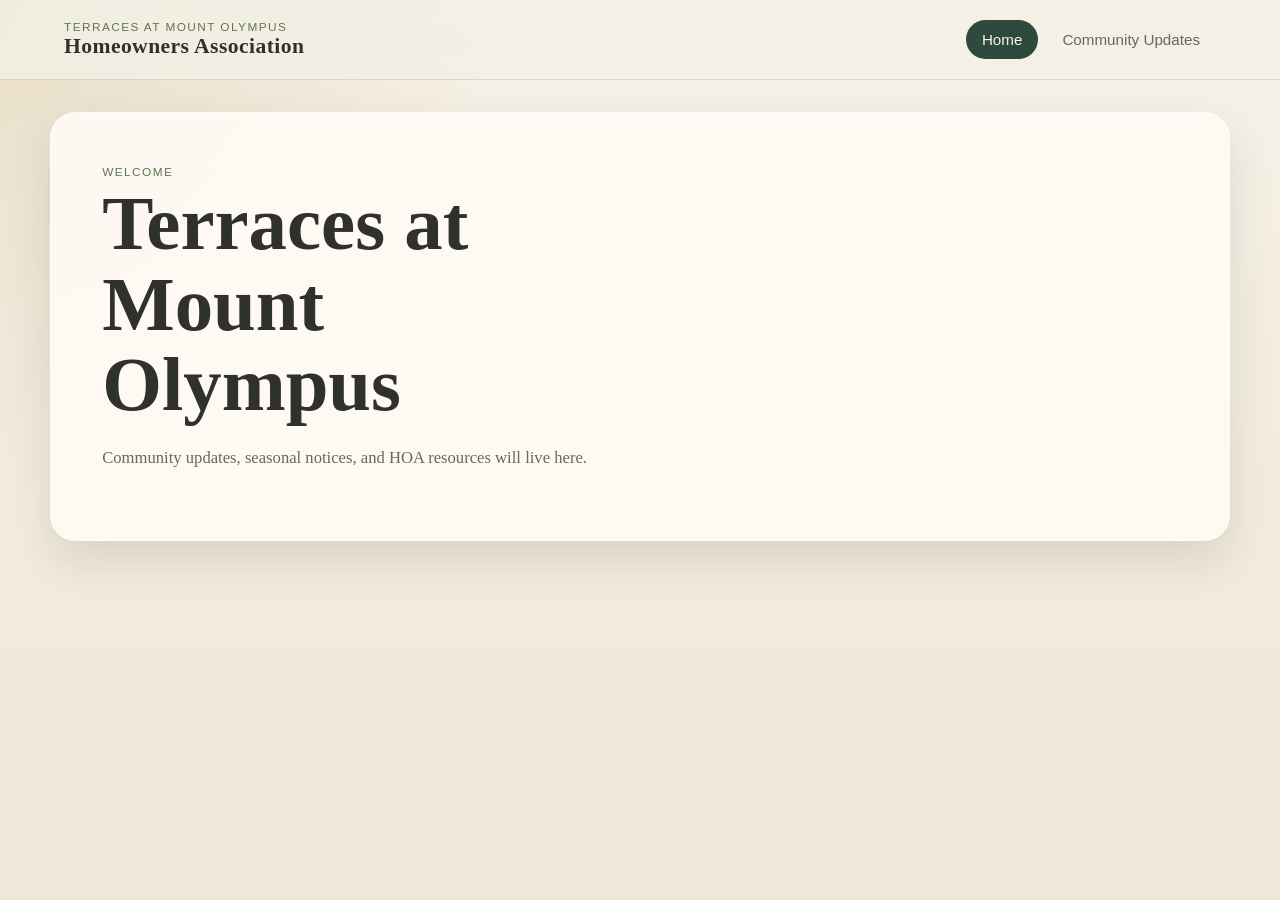
==== index.html @ c1d88618 "Create HOA website" ====
<!DOCTYPE html>
<html lang="en">
  <head>
    <meta charset="UTF-8" />
    <meta name="viewport" content="width=device-width, initial-scale=1.0" />
    <title>Terraces at Mount Olympus</title>
    <meta
      name="description"
      content="Terraces at Mount Olympus homeowners association website."
    />
    <link rel="stylesheet" href="styles.css" />
  </head>
  <body>
    <header class="site-header">
      <div class="brand">
        <p class="eyebrow">Terraces at Mount Olympus</p>
        <a href="index.html" class="brand-name">Homeowners Association</a>
      </div>
      <nav class="site-nav" aria-label="Main navigation">
        <a class="nav-link active" href="index.html">Home</a>
        <a class="nav-link" href="newsletters.html">Community Updates</a>
      </nav>
    </header>

    <main class="home-shell">
      <section class="hero hero-home">
        <div class="hero-copy">
          <p class="eyebrow">Welcome</p>
          <h1>Terraces at Mount Olympus</h1>
          <p class="hero-description">
            Community updates, seasonal notices, and HOA resources will live
            here.
          </p>
        </div>
      </section>
    </main>
  </body>
</html>
---- styles.css ----
:root {
  --bg: #f3efe6;
  --surface: rgba(255, 251, 245, 0.88);
  --surface-strong: #fffaf2;
  --text: #2f312b;
  --muted: #646a5e;
  --line: rgba(47, 49, 43, 0.12);
  --accent: #5d7651;
  --accent-deep: #2e4a3e;
  --sand: #d9c8a3;
  --shadow: 0 20px 45px rgba(42, 50, 38, 0.12);
}

* {
  box-sizing: border-box;
}

body {
  margin: 0;
  min-height: 100vh;
  font-family: Georgia, "Times New Roman", serif;
  color: var(--text);
  background:
    radial-gradient(circle at top left, rgba(217, 200, 163, 0.45), transparent 32%),
    linear-gradient(180deg, #f6f1e7 0%, #efe7d8 100%);
}

a {
  color: inherit;
  text-decoration: none;
}

.site-header {
  position: sticky;
  top: 0;
  z-index: 10;
  display: flex;
  justify-content: space-between;
  align-items: center;
  gap: 1rem;
  padding: 1.25rem 5vw;
  background: rgba(243, 239, 230, 0.82);
  backdrop-filter: blur(14px);
  border-bottom: 1px solid var(--line);
}

.brand-name {
  font-size: 1.35rem;
  font-weight: 700;
  letter-spacing: 0.02em;
}

.eyebrow,
.section-tag,
.caption {
  margin: 0;
  font-family: "Trebuchet MS", "Gill Sans", sans-serif;
  letter-spacing: 0.12em;
  text-transform: uppercase;
}

.eyebrow,
.section-tag {
  font-size: 0.74rem;
  color: var(--accent);
}

.site-nav {
  display: flex;
  gap: 0.5rem;
  flex-wrap: wrap;
}

.nav-link {
  padding: 0.7rem 1rem;
  border-radius: 999px;
  font-family: "Trebuchet MS", "Gill Sans", sans-serif;
  font-size: 0.95rem;
  color: var(--muted);
  transition: background-color 160ms ease, color 160ms ease, transform 160ms ease;
}

.nav-link:hover,
.nav-link:focus-visible {
  background: rgba(93, 118, 81, 0.12);
  color: var(--accent-deep);
  transform: translateY(-1px);
}

.nav-link.active {
  background: var(--accent-deep);
  color: #f8f4ec;
}

.home-shell,
.newsletter-shell {
  width: min(1180px, calc(100% - 2rem));
  margin: 0 auto;
  padding: 2rem 0 4rem;
}

.hero {
  display: grid;
  grid-template-columns: 1.35fr 0.85fr;
  gap: 1.5rem;
  align-items: stretch;
  margin-bottom: 1.75rem;
}

.hero-home {
  grid-template-columns: 1fr;
}

.hero-copy,
.card {
  background: var(--surface);
  border: 1px solid rgba(255, 255, 255, 0.55);
  border-radius: 26px;
  box-shadow: var(--shadow);
}

.hero-copy {
  padding: clamp(2rem, 4vw, 4rem);
}

.hero-copy h1,
.card h2 {
  margin: 0.35rem 0 0.85rem;
  line-height: 1.05;
}

.card h3 {
  margin: 1.4rem 0 0.6rem;
  font-size: 1.05rem;
  color: var(--accent-deep);
}

.hero-copy h1 {
  font-size: clamp(2.5rem, 6vw, 5rem);
  max-width: 10ch;
}

.hero-description,
.card p {
  font-size: 1.04rem;
  line-height: 1.75;
  color: var(--muted);
}

.content-grid {
  display: grid;
  grid-template-columns: repeat(3, minmax(0, 1fr));
  gap: 1.25rem;
}

.card {
  padding: 1.6rem;
}

.warning-card {
  background: linear-gradient(180deg, rgba(255, 246, 214, 0.96), rgba(245, 226, 160, 0.9));
  border-color: rgba(166, 120, 24, 0.22);
}

.warning-card .section-tag,
.warning-card h2 {
  color: #7a5411;
}

.warning-card p {
  color: #6a5730;
}

.span-two {
  grid-column: span 2;
}

.full-width {
  grid-column: 1 / -1;
}

.split-heading {
  display: grid;
  grid-template-columns: 1fr 0.95fr;
  gap: 1rem;
  align-items: start;
}

.feature-card {
  padding: 1.8rem;
}

.feature-columns {
  display: grid;
  grid-template-columns: repeat(2, minmax(0, 1fr));
  gap: 1.5rem;
  margin-top: 1.25rem;
}

.inkwell {
  padding: 1rem 1.35rem;
  border: 1px solid rgba(46, 74, 62, 0.14);
  border-radius: 22px;
  background:
    linear-gradient(180deg, rgba(255, 250, 242, 0.95), rgba(240, 232, 217, 0.92));
  box-shadow: inset 0 1px 0 rgba(255, 255, 255, 0.65);
}

.inkwell > :first-child {
  margin-top: 0;
}

.inkwell > :last-child {
  margin-bottom: 0;
}

.image-banner {
  width: 100%;
  min-height: 220px;
  margin-top: 1rem;
}

.image-card {
  display: grid;
  place-items: center;
  border-radius: 24px;
  border: 1px dashed rgba(46, 74, 62, 0.32);
  background:
    linear-gradient(135deg, rgba(93, 118, 81, 0.18), rgba(217, 200, 163, 0.34)),
    repeating-linear-gradient(
      -45deg,
      rgba(255, 255, 255, 0.28) 0,
      rgba(255, 255, 255, 0.28) 10px,
      transparent 10px,
      transparent 20px
    );
  color: var(--accent-deep);
  text-align: center;
  font-family: "Trebuchet MS", "Gill Sans", sans-serif;
  letter-spacing: 0.08em;
  text-transform: uppercase;
  font-size: 0.8rem;
}

.content-photo {
  display: block;
  width: 100%;
  height: 220px;
  margin: 0.75rem 0 1rem;
  border-radius: 24px;
  object-fit: cover;
  border: 1px solid rgba(46, 74, 62, 0.12);
}

.photo-top {
  object-position: center top;
}

.image-tall {
  min-height: 100%;
}

.image-small {
  min-height: 220px;
}

.image-wide {
  min-height: 180px;
}

.caption {
  margin-top: 1rem;
  font-size: 0.68rem;
  color: var(--muted);
}

.newsletter-list {
  margin: 0 0 1rem 1.2rem;
  padding: 0;
  color: var(--muted);
}

.newsletter-list li {
  margin-bottom: 0.45rem;
  line-height: 1.6;
}

.two-column-lists {
  display: grid;
  grid-template-columns: repeat(2, minmax(0, 1fr));
  gap: 1.5rem;
}

.side-by-side-group {
  display: grid;
  grid-template-columns: minmax(0, 0.9fr) minmax(0, 2.1fr);
  gap: 1.25rem;
  align-items: start;
}

.stacked-cards {
  display: grid;
  gap: 1.25rem;
}

@media (max-width: 900px) {
  .hero,
  .content-grid,
  .split-heading,
  .feature-columns,
  .two-column-lists,
  .side-by-side-group {
    grid-template-columns: 1fr;
  }

  .span-two {
    grid-column: span 1;
  }

  .image-tall {
    min-height: 260px;
  }
}

@media (max-width: 640px) {
  .site-header {
    align-items: flex-start;
    flex-direction: column;
    padding: 1rem;
  }

  .home-shell,
  .newsletter-shell {
    width: min(100% - 1rem, 1180px);
    padding-top: 1rem;
  }

  .hero-copy,
  .card {
    padding: 1.25rem;
    border-radius: 20px;
  }

  .hero-copy h1 {
    max-width: none;
  }
}
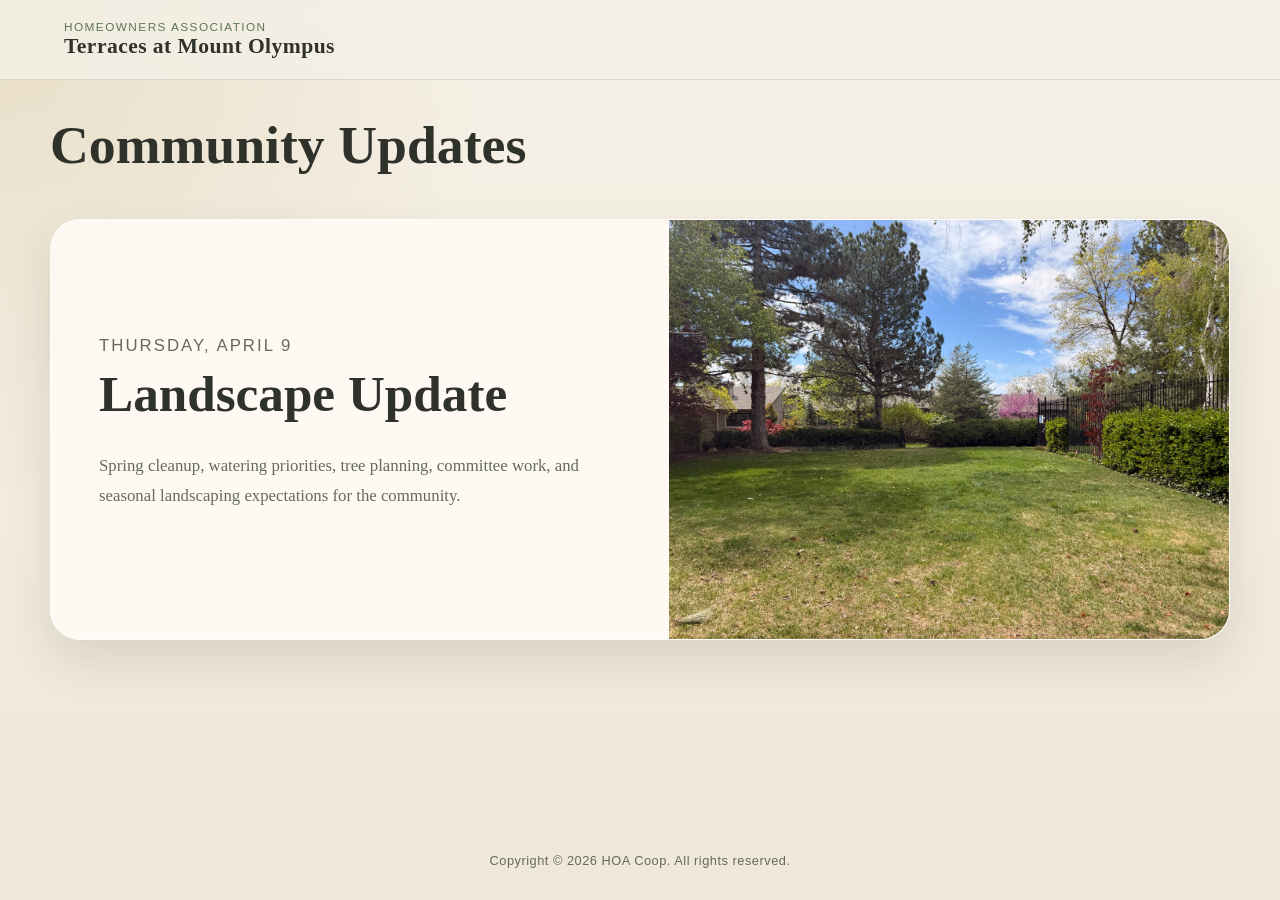
==== commit 407629e9: "Update community updates landing page" ====
--- a/index.html
+++ b/index.html
@@ -3,36 +3,47 @@
   <head>
     <meta charset="UTF-8" />
     <meta name="viewport" content="width=device-width, initial-scale=1.0" />
-    <title>Terraces at Mount Olympus</title>
+    <title>Community Updates | Terraces at Mount Olympus</title>
     <meta
       name="description"
-      content="Terraces at Mount Olympus homeowners association website."
+      content="Community updates and landscaping news for Terraces at Mount Olympus, with the latest post featured first and earlier updates archived below."
     />
     <link rel="stylesheet" href="styles.css" />
   </head>
   <body>
     <header class="site-header">
       <div class="brand">
-        <p class="eyebrow">Terraces at Mount Olympus</p>
-        <a href="index.html" class="brand-name">Homeowners Association</a>
+        <p class="eyebrow">Homeowners Association</p>
+        <a href="index.html" class="brand-name">Terraces at Mount Olympus</a>
       </div>
-      <nav class="site-nav" aria-label="Main navigation">
-        <a class="nav-link active" href="index.html">Home</a>
-        <a class="nav-link" href="newsletters.html">Community Updates</a>
-      </nav>
     </header>
 
-    <main class="home-shell">
-      <section class="hero hero-home">
-        <div class="hero-copy">
-          <p class="eyebrow">Welcome</p>
-          <h1>Terraces at Mount Olympus</h1>
-          <p class="hero-description">
-            Community updates, seasonal notices, and HOA resources will live
-            here.
-          </p>
+    <main class="newsletter-shell">
+      <section class="updates-dashboard">
+        <div class="dashboard-heading">
+          <h1>Community Updates</h1>
         </div>
+
+        <a class="featured-update" href="landscape-update.html">
+          <div class="featured-update-copy">
+            <p class="section-tag">Thursday, April 9</p>
+            <h2>Landscape Update</h2>
+            <p>
+              Spring cleanup, watering priorities, tree planning, committee
+              work, and seasonal landscaping expectations for the community.
+            </p>
+          </div>
+          <img
+            class="featured-update-image"
+            src="assets/irrigation-priorities.jpeg"
+            alt="Community lawn and landscaped common area at Terraces at Mount Olympus"
+          />
+        </a>
       </section>
     </main>
+
+    <footer class="site-footer">
+      <p>Copyright &copy; 2026 HOA Coop. All rights reserved.</p>
+    </footer>
   </body>
 </html>
--- a/styles.css
+++ b/styles.css
@@ -16,6 +16,8 @@
 }
 
 body {
+  display: flex;
+  flex-direction: column;
   margin: 0;
   min-height: 100vh;
   font-family: Georgia, "Times New Roman", serif;
@@ -23,6 +25,10 @@
   background:
     radial-gradient(circle at top left, rgba(217, 200, 163, 0.45), transparent 32%),
     linear-gradient(180deg, #f6f1e7 0%, #efe7d8 100%);
+}
+
+main {
+  flex: 1 0 auto;
 }
 
 a {
@@ -50,6 +56,19 @@
   letter-spacing: 0.02em;
 }
 
+.site-footer {
+  padding: 1.5rem 1rem 2rem;
+  text-align: center;
+}
+
+.site-footer p {
+  margin: 0;
+  font-family: "Trebuchet MS", "Gill Sans", sans-serif;
+  font-size: 0.8rem;
+  letter-spacing: 0.04em;
+  color: var(--muted);
+}
+
 .eyebrow,
 .section-tag,
 .caption {
@@ -97,6 +116,171 @@
   width: min(1180px, calc(100% - 2rem));
   margin: 0 auto;
   padding: 2rem 0 4rem;
+}
+
+.updates-dashboard,
+.article-shell {
+  margin-bottom: 2.5rem;
+}
+
+.article-shell {
+  scroll-margin-top: 6rem;
+}
+
+.back-link {
+  display: inline-flex;
+  align-items: center;
+  gap: 0.45rem;
+  margin-bottom: 1rem;
+  padding: 0.7rem 1rem;
+  border: 1px solid rgba(46, 74, 62, 0.12);
+  border-radius: 999px;
+  background: rgba(255, 251, 245, 0.9);
+  box-shadow: 0 10px 24px rgba(42, 50, 38, 0.08);
+  font-family: "Trebuchet MS", "Gill Sans", sans-serif;
+  font-size: 0.9rem;
+  letter-spacing: 0.08em;
+  text-transform: uppercase;
+  color: var(--accent-deep);
+  transition: transform 160ms ease, background-color 160ms ease;
+}
+
+.back-link:hover,
+.back-link:focus-visible {
+  background: #fffaf2;
+  transform: translateY(-1px);
+}
+
+.back-link-icon {
+  width: 0.95rem;
+  height: 0.95rem;
+  flex: 0 0 auto;
+}
+
+.dashboard-heading {
+  margin-bottom: 2.9rem;
+}
+
+.dashboard-heading h1 {
+  margin: 0.35rem 0 0.85rem;
+  font-size: clamp(2.1rem, 4.2vw, 3.8rem);
+  line-height: 1.02;
+}
+
+.featured-update,
+.archive-placeholder {
+  background: var(--surface);
+  border: 1px solid rgba(255, 255, 255, 0.55);
+  border-radius: 30px;
+  box-shadow: var(--shadow);
+}
+
+.featured-update {
+  display: grid;
+  grid-template-columns: minmax(0, 1.05fr) minmax(300px, 0.95fr);
+  gap: 0;
+  overflow: hidden;
+  margin-bottom: 2rem;
+  transition: transform 180ms ease, box-shadow 180ms ease;
+}
+
+.featured-update:hover,
+.featured-update:focus-visible {
+  transform: translateY(-3px);
+  box-shadow: 0 24px 50px rgba(42, 50, 38, 0.18);
+}
+
+.featured-update-copy {
+  padding: clamp(1.5rem, 4vw, 3rem);
+  display: flex;
+  flex-direction: column;
+  justify-content: center;
+}
+
+.featured-update h2,
+.archive-heading h2 {
+  margin: 0.35rem 0 0.85rem;
+  line-height: 1.05;
+}
+
+.featured-update h2 {
+  font-size: clamp(2rem, 4vw, 3.6rem);
+}
+
+.featured-update-copy p {
+  font-size: 1.05rem;
+  line-height: 1.8;
+  color: var(--muted);
+}
+
+.featured-update-link {
+  margin-top: 1rem;
+  font-family: "Trebuchet MS", "Gill Sans", sans-serif;
+  letter-spacing: 0.08em;
+  text-transform: uppercase;
+  font-size: 0.78rem;
+  color: var(--accent-deep);
+}
+
+.featured-update-image {
+  display: block;
+  width: 100%;
+  height: 100%;
+  min-height: 320px;
+  object-fit: cover;
+}
+
+.updates-archive {
+  margin-top: 1.5rem;
+}
+
+.archive-heading {
+  margin-bottom: 1rem;
+}
+
+.archive-grid {
+  display: grid;
+  grid-template-columns: repeat(3, minmax(0, 1fr));
+  gap: 1.25rem;
+}
+
+.archive-placeholder {
+  padding: 1.6rem;
+}
+
+.archive-placeholder h3 {
+  margin: 0.35rem 0 0.75rem;
+  font-size: 1.35rem;
+  color: var(--accent-deep);
+}
+
+.archive-placeholder p {
+  margin: 0;
+  color: var(--muted);
+  line-height: 1.75;
+}
+
+.article-hero {
+  margin-bottom: 1.75rem;
+}
+
+.article-hero > * {
+  min-height: 100%;
+}
+
+.article-hero-media {
+  overflow: hidden;
+  border: 1px solid rgba(255, 255, 255, 0.55);
+  border-radius: 26px;
+  box-shadow: var(--shadow);
+}
+
+.article-hero-image {
+  display: block;
+  width: 100%;
+  height: 100%;
+  margin: 0;
+  object-fit: cover;
 }
 
 .hero {
@@ -304,17 +488,23 @@
 }
 
 @media (max-width: 900px) {
+  .featured-update,
   .hero,
   .content-grid,
   .split-heading,
   .feature-columns,
   .two-column-lists,
-  .side-by-side-group {
+  .side-by-side-group,
+  .archive-grid {
     grid-template-columns: 1fr;
   }
 
   .span-two {
     grid-column: span 1;
+  }
+
+  .featured-update-image {
+    min-height: 260px;
   }
 
   .image-tall {
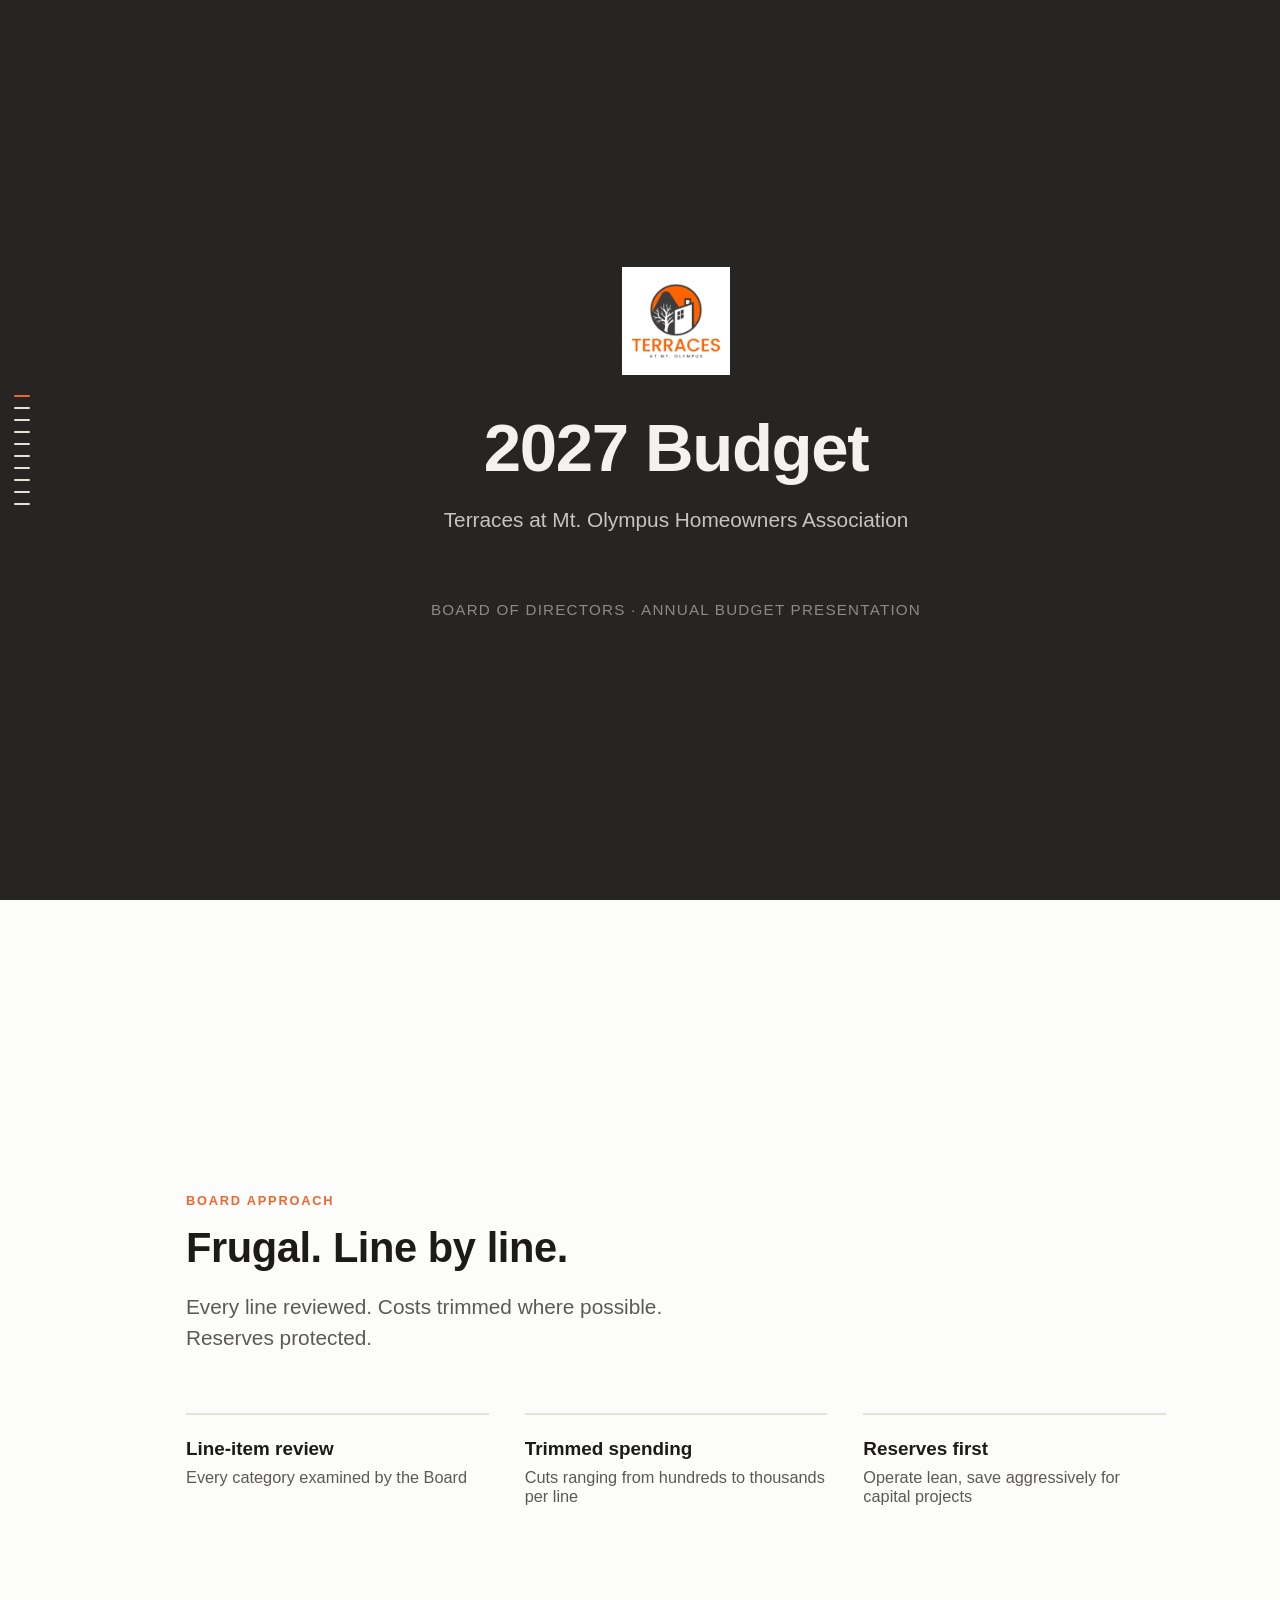
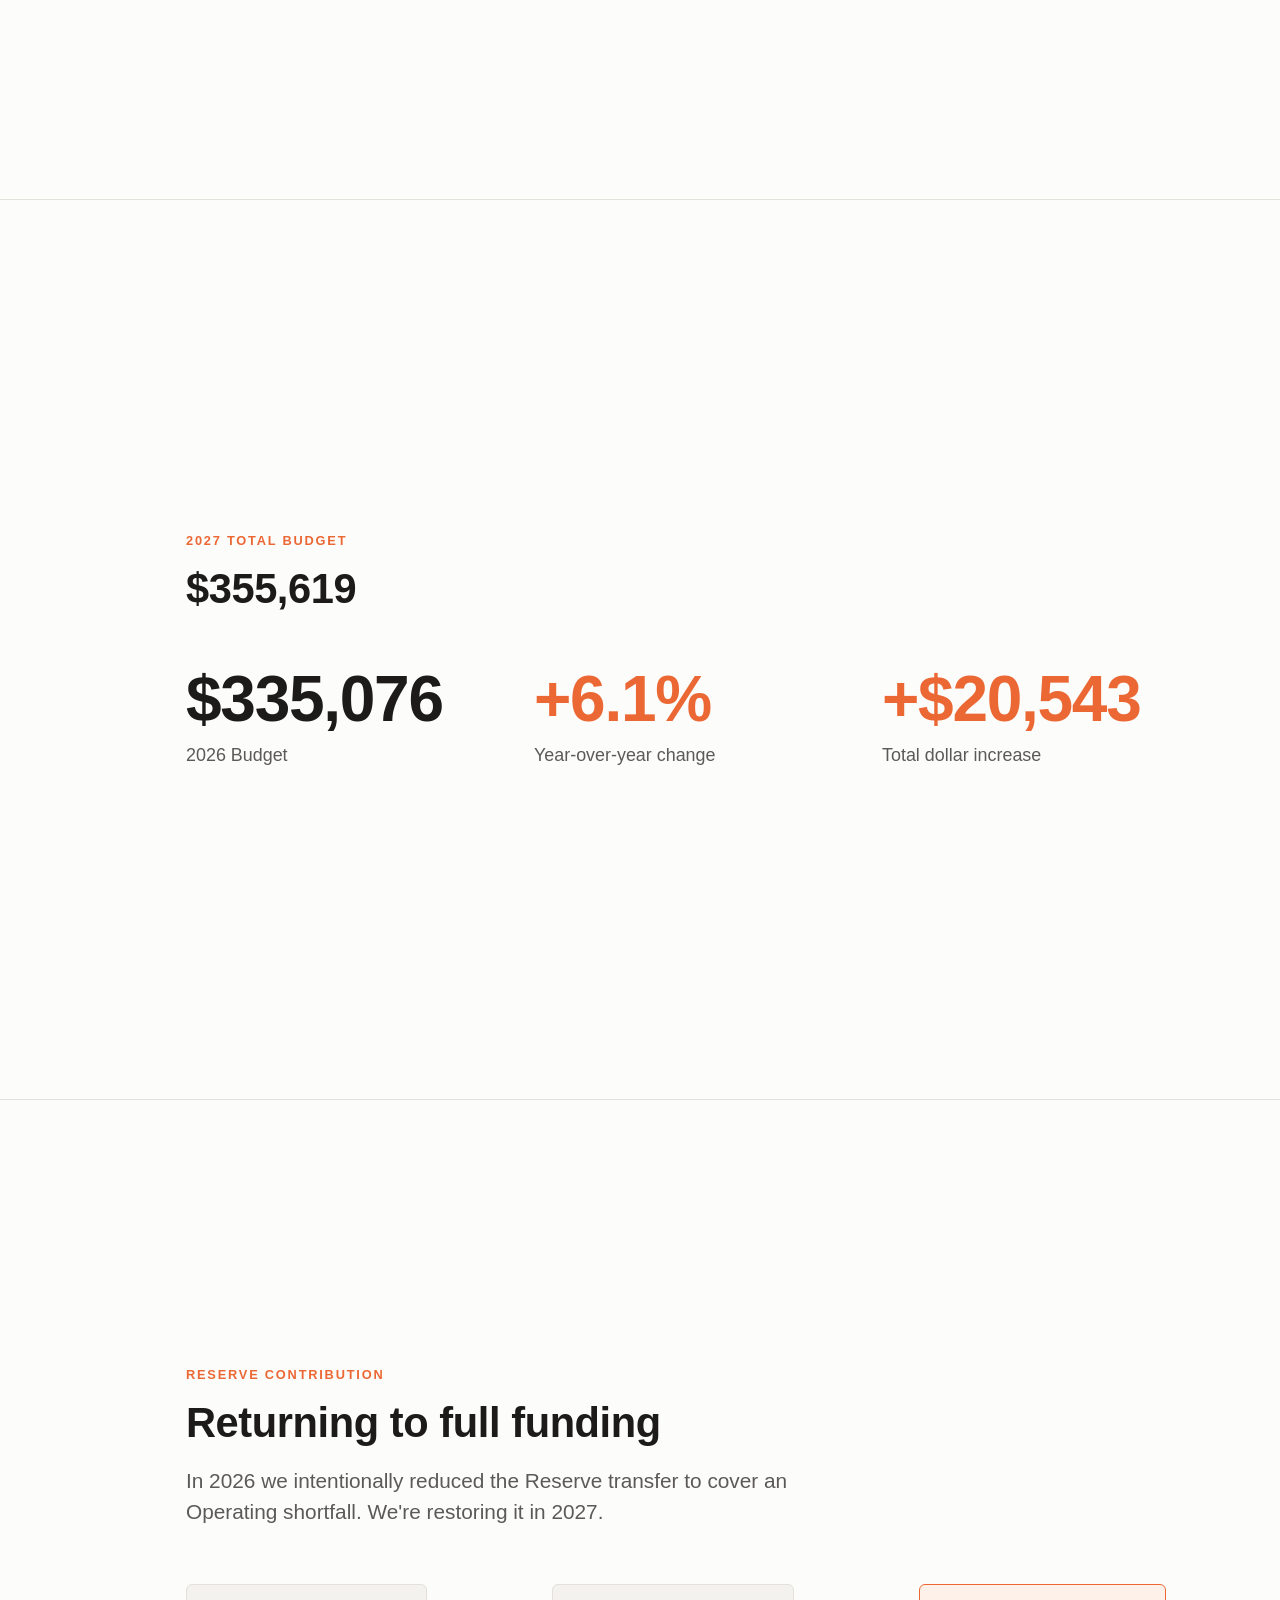
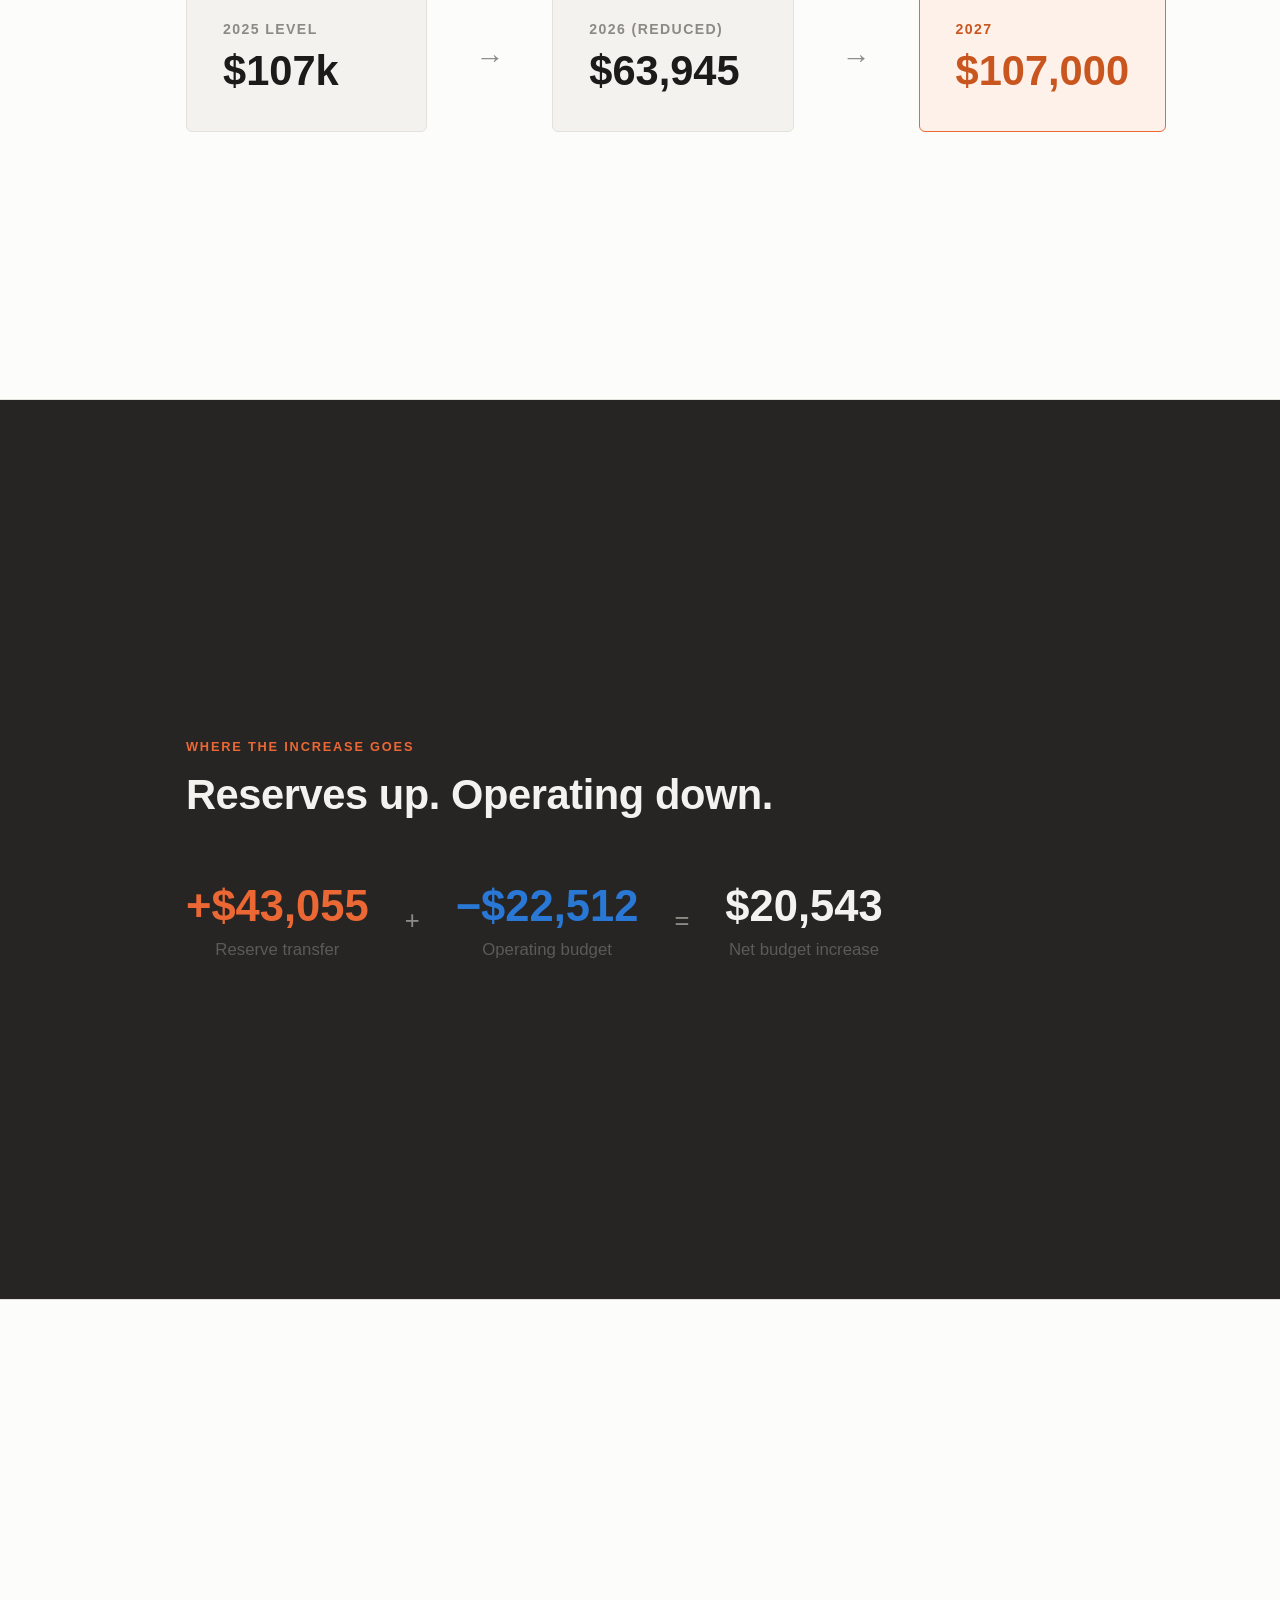
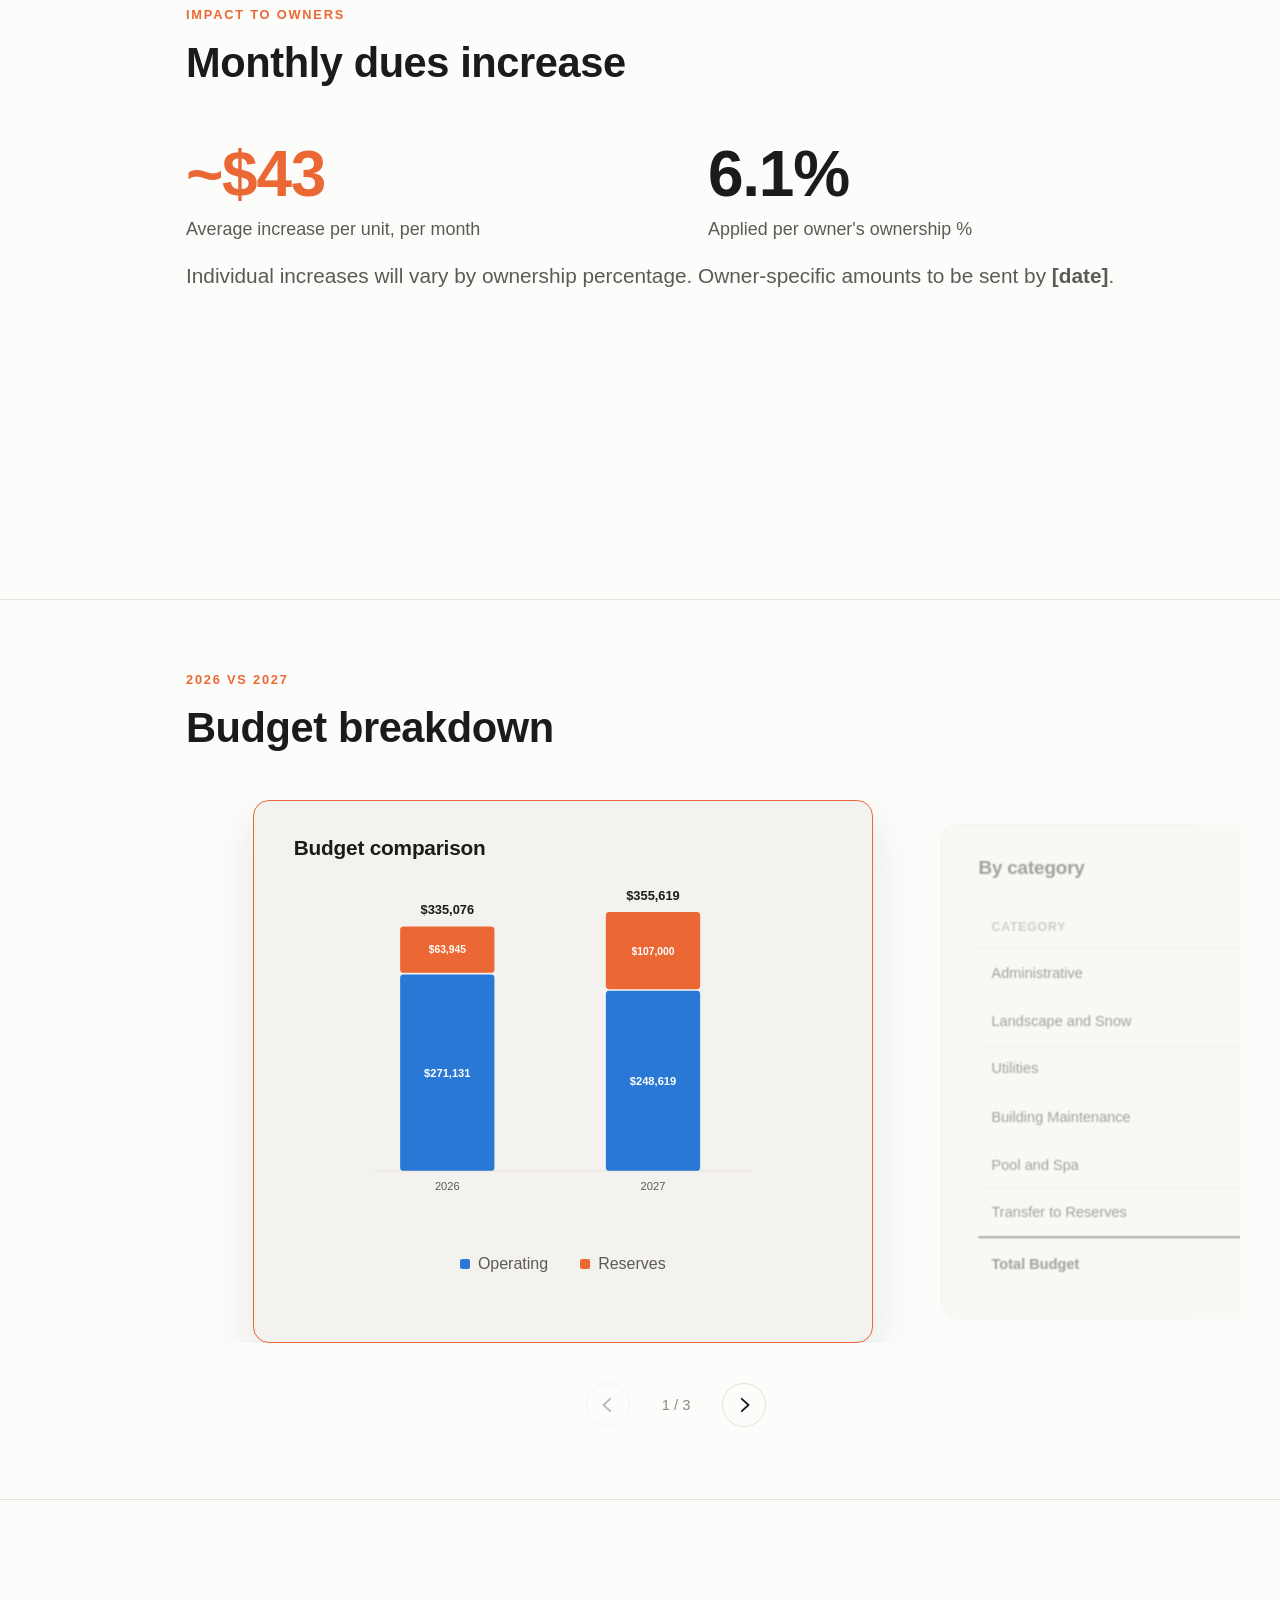
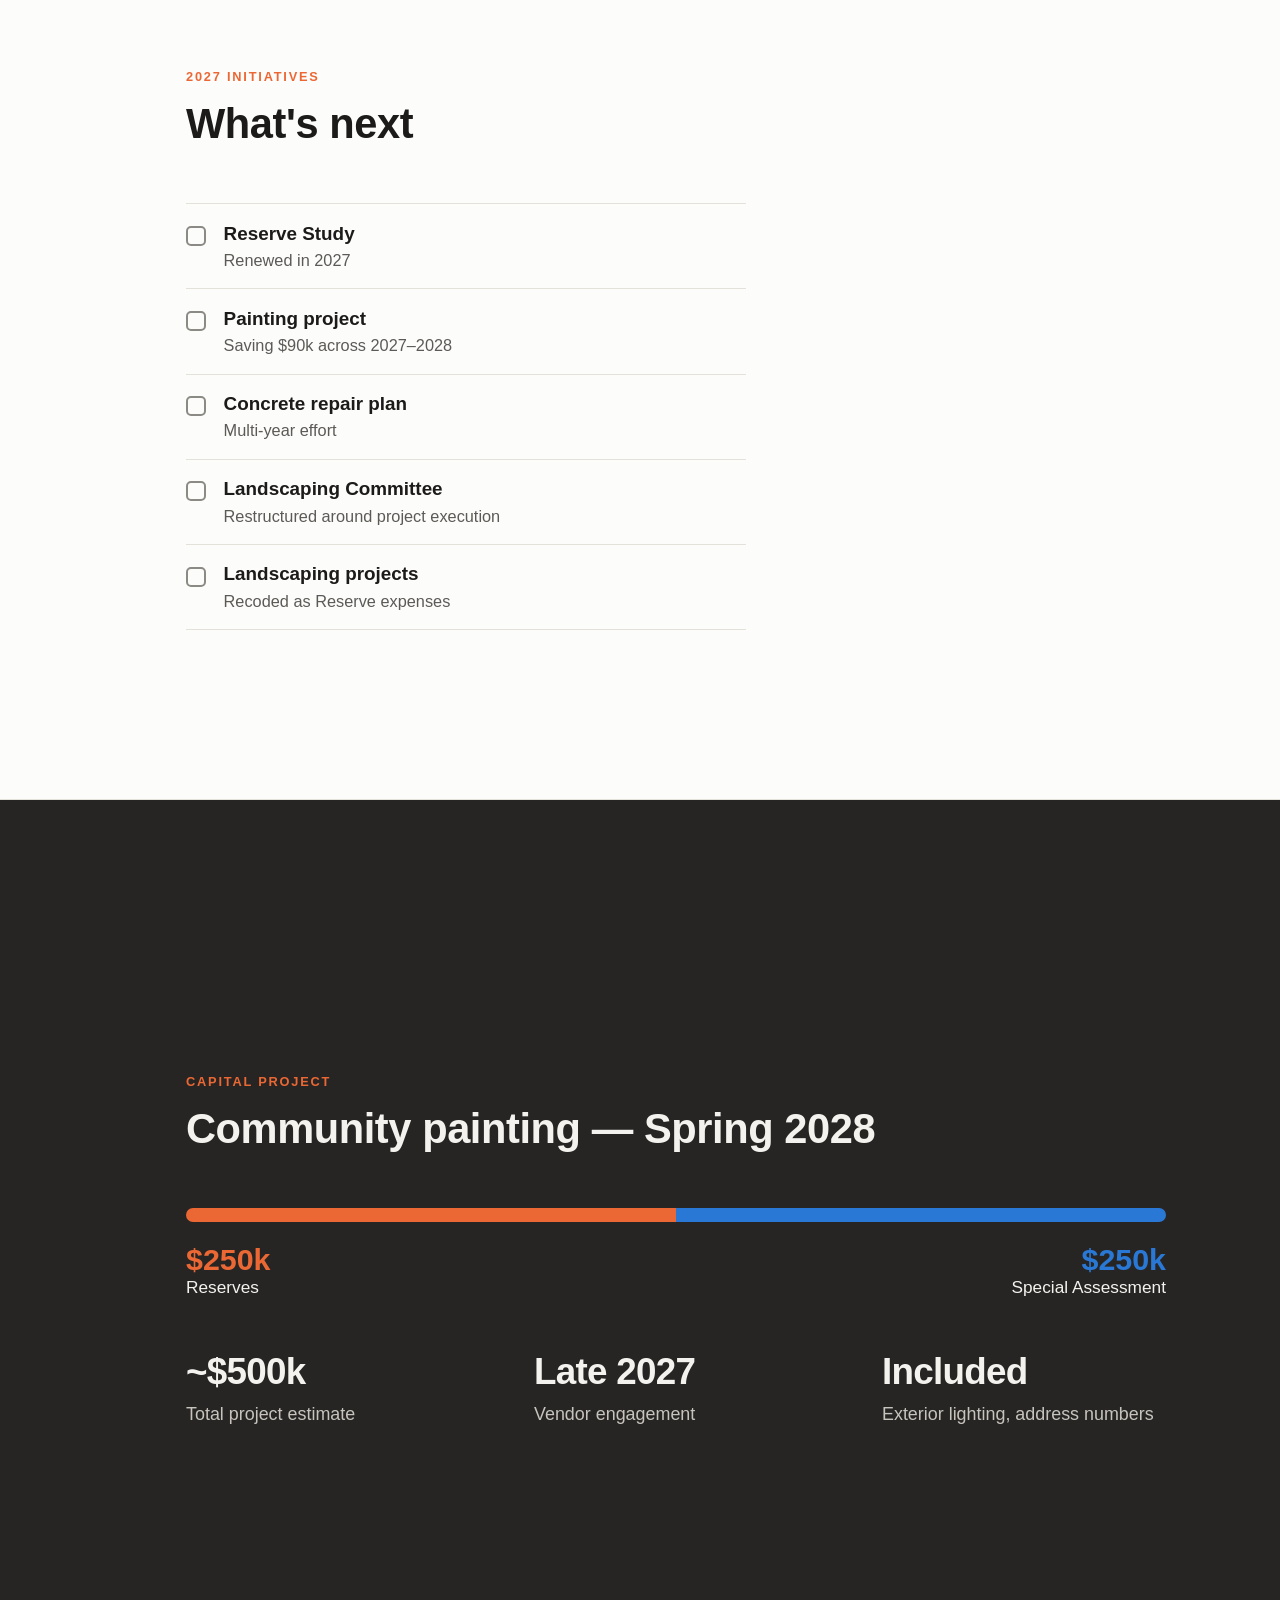
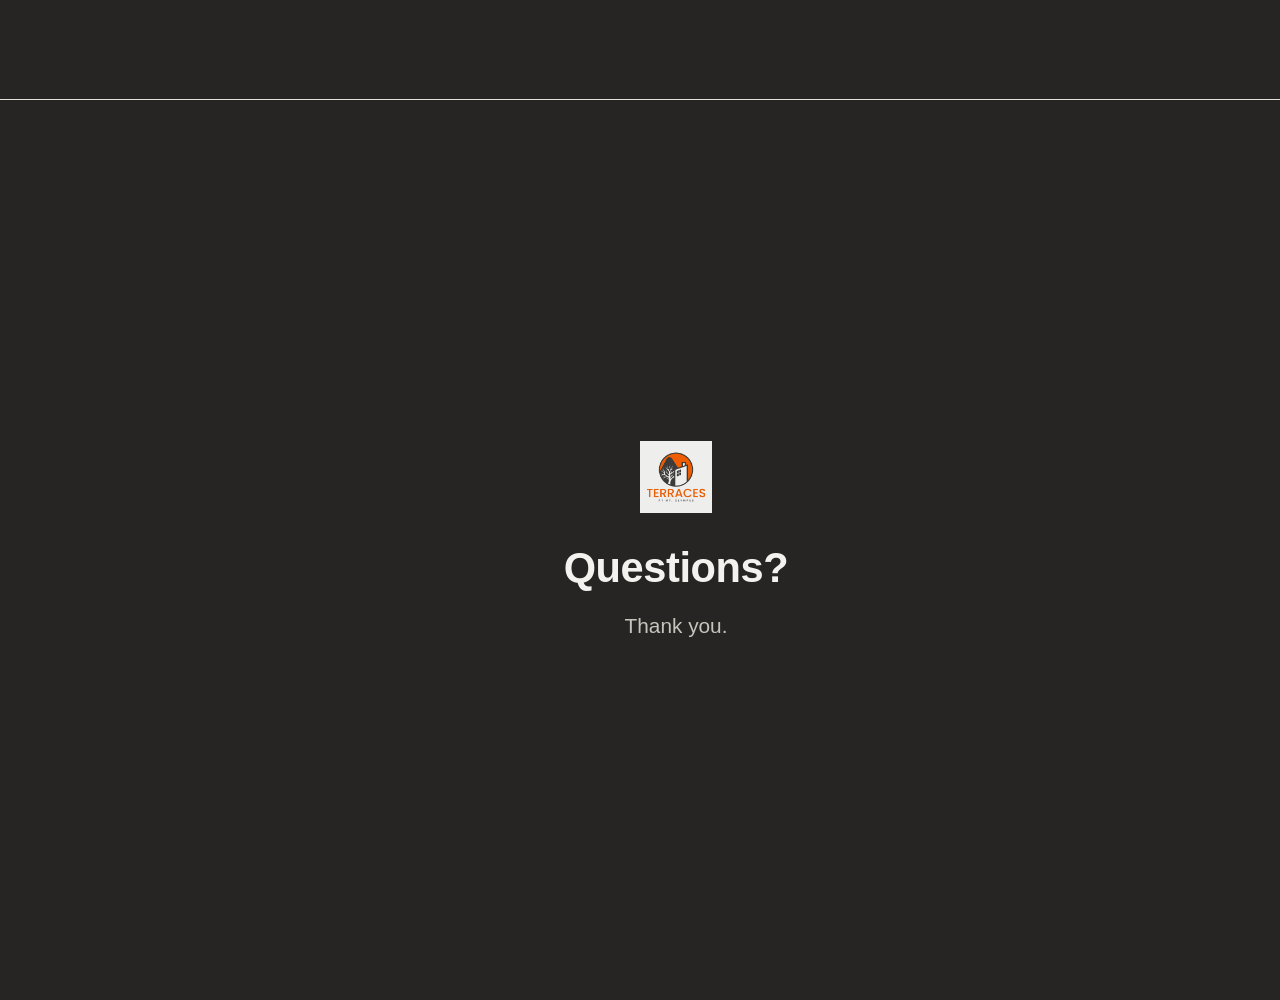
==== commit 4242e66c: "Replace site with 2027 budget presentation Single-page scrolling budget deck with Notion-style TOC n" ====
--- a/index.html
+++ b/index.html
@@ -1,49 +1,333 @@
-<!DOCTYPE html>
+<!doctype html>
 <html lang="en">
-  <head>
-    <meta charset="UTF-8" />
-    <meta name="viewport" content="width=device-width, initial-scale=1.0" />
-    <title>Community Updates | Terraces at Mount Olympus</title>
-    <meta
-      name="description"
-      content="Community updates and landscaping news for Terraces at Mount Olympus, with the latest post featured first and earlier updates archived below."
-    />
-    <link rel="stylesheet" href="styles.css" />
-  </head>
-  <body>
-    <header class="site-header">
-      <div class="brand">
-        <p class="eyebrow">Homeowners Association</p>
-        <a href="index.html" class="brand-name">Terraces at Mount Olympus</a>
-      </div>
-    </header>
-
-    <main class="newsletter-shell">
-      <section class="updates-dashboard">
-        <div class="dashboard-heading">
-          <h1>Community Updates</h1>
-        </div>
-
-        <a class="featured-update" href="landscape-update.html">
-          <div class="featured-update-copy">
-            <p class="section-tag">Thursday, April 9</p>
-            <h2>Landscape Update</h2>
-            <p>
-              Spring cleanup, watering priorities, tree planning, committee
-              work, and seasonal landscaping expectations for the community.
-            </p>
+<head>
+<meta charset="UTF-8" />
+<meta name="viewport" content="width=device-width, initial-scale=1.0" />
+<title>Terraces at Mt. Olympus — 2027 Budget</title>
+<link rel="icon" href="assets/logo.png" />
+<link rel="stylesheet" href="styles.css" />
+</head>
+<body>
+
+<!-- ===== TOC rail (Notion-style outline) ===== -->
+<nav class="toc-rail" id="tocRail" aria-label="Section navigation">
+  <div class="toc-track" id="tocTrack"></div>
+  <div class="toc-panel" id="tocPanel"></div>
+</nav>
+
+<div class="page">
+
+  <!-- 1. Cover -->
+  <section class="cover" id="cover" data-toc="Cover">
+    <img class="cover-logo" src="assets/logo.png" alt="Terraces at Mt. Olympus logo" />
+    <h1>2027 Budget</h1>
+    <p class="sub">Terraces at Mt. Olympus Homeowners Association</p>
+    <p class="meta">Board of Directors · Annual Budget Presentation</p>
+  </section>
+
+  <!-- 2. Approach -->
+  <section id="approach" data-toc="Our Approach">
+    <div class="section-inner">
+      <div class="eyebrow">Board Approach</div>
+      <h2>Frugal. Line by line.</h2>
+      <p class="lede">Every line reviewed. Costs trimmed where possible. Reserves protected.</p>
+      <ul class="phrase-list">
+        <li>Line-item review
+          <span class="sub">Every category examined by the Board</span>
+        </li>
+        <li>Trimmed spending
+          <span class="sub">Cuts ranging from hundreds to thousands per line</span>
+        </li>
+        <li>Reserves first
+          <span class="sub">Operate lean, save aggressively for capital projects</span>
+        </li>
+      </ul>
+    </div>
+  </section>
+
+  <!-- 3. Headline number -->
+  <section id="headline" data-toc="2027 Budget">
+    <div class="section-inner">
+      <div class="eyebrow">2027 Total Budget</div>
+      <h2>$355,619</h2>
+      <div class="stat-row">
+        <div class="stat">
+          <div class="num">$335,076</div>
+          <div class="label">2026 Budget</div>
+        </div>
+        <div class="stat">
+          <div class="num accent">+6.1%</div>
+          <div class="label">Year-over-year change</div>
+        </div>
+        <div class="stat">
+          <div class="num accent">+$20,543</div>
+          <div class="label">Total dollar increase</div>
+        </div>
+      </div>
+    </div>
+  </section>
+
+  <!-- 4. Reserve transfer -->
+  <section id="reserves" data-toc="Reserve Transfer">
+    <div class="section-inner">
+      <div class="eyebrow">Reserve Contribution</div>
+      <h2>Returning to full funding</h2>
+      <p class="lede">In 2026 we intentionally reduced the Reserve transfer to cover an Operating shortfall. We're restoring it in 2027.</p>
+      <div class="compare">
+        <div class="compare-card">
+          <div class="tag">2025 Level</div>
+          <div class="num">$107k</div>
+        </div>
+        <div class="compare-arrow">→</div>
+        <div class="compare-card">
+          <div class="tag">2026 (reduced)</div>
+          <div class="num">$63,945</div>
+        </div>
+        <div class="compare-arrow">→</div>
+        <div class="compare-card" style="border-color: var(--accent); background: #fdf1ea;">
+          <div class="tag" style="color: var(--accent-dark);">2027</div>
+          <div class="num" style="color: var(--accent-dark);">$107,000</div>
+        </div>
+      </div>
+    </div>
+  </section>
+
+  <!-- 5. The math -->
+  <section class="dark" id="math" data-toc="The Math">
+    <div class="section-inner">
+      <div class="eyebrow">Where The Increase Goes</div>
+      <h2>Reserves up. Operating down.</h2>
+      <div class="equation">
+        <div class="term">
+          <div class="num pos">+$43,055</div>
+          <div class="label">Reserve transfer</div>
+        </div>
+        <div class="op">+</div>
+        <div class="term">
+          <div class="num neg">−$22,512</div>
+          <div class="label">Operating budget</div>
+        </div>
+        <div class="op">=</div>
+        <div class="term">
+          <div class="num">$20,543</div>
+          <div class="label">Net budget increase</div>
+        </div>
+      </div>
+    </div>
+  </section>
+
+  <!-- 6. Dues impact -->
+  <section id="dues" data-toc="Dues Impact">
+    <div class="section-inner">
+      <div class="eyebrow">Impact To Owners</div>
+      <h2>Monthly dues increase</h2>
+      <div class="stat-row">
+        <div class="stat">
+          <div class="num accent">~$43</div>
+          <div class="label">Average increase per unit, per month</div>
+        </div>
+        <div class="stat">
+          <div class="num">6.1%</div>
+          <div class="label">Applied per owner's ownership %</div>
+        </div>
+      </div>
+      <p class="lede one-line">Individual increases will vary by ownership percentage. Owner-specific amounts to be sent by <strong>[date]</strong>.</p>
+    </div>
+  </section>
+
+  <!-- 7-9. Budget breakdown carousel: comparison / by category / savings -->
+  <section id="breakdown" data-toc="Budget Breakdown">
+    <div class="section-inner">
+      <div class="eyebrow">2026 vs 2027</div>
+      <h2>Budget breakdown</h2>
+    </div>
+
+    <div class="carousel-viewport" id="carouselViewport">
+      <div class="carousel-spacer"></div>
+
+      <!-- Card 1: Budget comparison chart -->
+      <div class="carousel-panel">
+        <h3>Budget comparison</h3>
+        <div class="viz-root" data-palette="#2a78d6,#eb6834">
+          <svg viewBox="0 0 560 400" role="img" aria-labelledby="chartTitle chartDesc" style="display:block; width:100%; max-width:480px; height:auto; margin:0 auto;">
+            <title id="chartTitle">2026 vs 2027 budget, split between Operating and Reserves</title>
+            <desc id="chartDesc">2026 totals $335,076 (Operating $271,131, Reserves $63,945). 2027 totals $355,619 (Operating $248,619, Reserves $107,000).</desc>
+
+            <!-- baseline -->
+            <line x1="60" y1="330" x2="500" y2="330" stroke="#e4e1da" stroke-width="1" />
+
+            <!-- 2026 bar -->
+            <rect x="90" y="101" width="110" height="229" rx="4" ry="4" fill="var(--series-operating)" />
+            <rect x="90" y="45" width="110" height="54" rx="4" ry="4" fill="var(--series-reserves)" />
+            <text x="145" y="220" text-anchor="middle" fill="#ffffff" font-size="13" font-weight="600">$271,131</text>
+            <text x="145" y="76" text-anchor="middle" fill="#ffffff" font-size="12" font-weight="600">$63,945</text>
+            <text x="145" y="30" text-anchor="middle" fill="#1c1b1a" font-size="15" font-weight="700">$335,076</text>
+            <text x="145" y="352" text-anchor="middle" fill="#5c5a56" font-size="13">2026</text>
+
+            <!-- 2027 bar -->
+            <rect x="330" y="120" width="110" height="210" rx="4" ry="4" fill="var(--series-operating)" />
+            <rect x="330" y="28" width="110" height="90" rx="4" ry="4" fill="var(--series-reserves)" />
+            <text x="385" y="230" text-anchor="middle" fill="#ffffff" font-size="13" font-weight="600">$248,619</text>
+            <text x="385" y="78" text-anchor="middle" fill="#ffffff" font-size="12" font-weight="600">$107,000</text>
+            <text x="385" y="14" text-anchor="middle" fill="#1c1b1a" font-size="15" font-weight="700">$355,619</text>
+            <text x="385" y="352" text-anchor="middle" fill="#5c5a56" font-size="13">2027</text>
+          </svg>
+          <div class="chart-legend">
+            <span class="key"><span class="swatch" style="background:var(--series-operating)"></span>Operating</span>
+            <span class="key"><span class="swatch" style="background:var(--series-reserves)"></span>Reserves</span>
           </div>
-          <img
-            class="featured-update-image"
-            src="assets/irrigation-priorities.jpeg"
-            alt="Community lawn and landscaped common area at Terraces at Mount Olympus"
-          />
-        </a>
-      </section>
-    </main>
-
-    <footer class="site-footer">
-      <p>Copyright &copy; 2026 HOA Coop. All rights reserved.</p>
-    </footer>
-  </body>
+        </div>
+      </div>
+
+      <!-- Card 2: By category table -->
+      <div class="carousel-panel carousel-panel--wide">
+        <h3>By category</h3>
+        <table>
+          <thead>
+            <tr>
+              <th>Category</th>
+              <th>2026</th>
+              <th>2027</th>
+              <th>Change</th>
+            </tr>
+          </thead>
+          <tbody>
+            <tr>
+              <td>Administrative</td>
+              <td>$91,632</td>
+              <td>$89,919</td>
+              <td class="muted">−$1,713</td>
+            </tr>
+            <tr>
+              <td>Landscape and Snow</td>
+              <td>$96,199</td>
+              <td>$81,300</td>
+              <td class="muted">−$14,899</td>
+            </tr>
+            <tr>
+              <td>Utilities</td>
+              <td>$42,500</td>
+              <td>$46,100</td>
+              <td class="muted">+$3,600</td>
+            </tr>
+            <tr>
+              <td>Building Maintenance</td>
+              <td>$28,175</td>
+              <td>$20,900</td>
+              <td class="muted">−$7,275</td>
+            </tr>
+            <tr>
+              <td>Pool and Spa</td>
+              <td>$12,625</td>
+              <td>$10,400</td>
+              <td class="muted">−$2,225</td>
+            </tr>
+            <tr>
+              <td>Transfer to Reserves</td>
+              <td>$63,945</td>
+              <td>$107,000</td>
+              <td class="pos">+$43,055</td>
+            </tr>
+            <tr class="total">
+              <td>Total Budget</td>
+              <td>$335,076</td>
+              <td>$355,619</td>
+              <td class="pos">+$20,543</td>
+            </tr>
+          </tbody>
+        </table>
+      </div>
+
+      <!-- Card 3: Where we're saving -->
+      <div class="carousel-panel">
+        <h3>Savings across the board</h3>
+        <ul class="savings-list">
+          <li><span>Administrative</span><span class="status good"><svg viewBox="0 0 16 16" fill="none" xmlns="http://www.w3.org/2000/svg"><path d="M8 2.5v9M8 11.5l-3.5-3.5M8 11.5l3.5-3.5" stroke="currentColor" stroke-width="1.6" stroke-linecap="round" stroke-linejoin="round"/></svg>Reduced</span></li>
+          <li><span>Landscaping</span><span class="status good"><svg viewBox="0 0 16 16" fill="none" xmlns="http://www.w3.org/2000/svg"><path d="M8 2.5v9M8 11.5l-3.5-3.5M8 11.5l3.5-3.5" stroke="currentColor" stroke-width="1.6" stroke-linecap="round" stroke-linejoin="round"/></svg>Reduced</span></li>
+          <li><span>Building Maintenance</span><span class="status good"><svg viewBox="0 0 16 16" fill="none" xmlns="http://www.w3.org/2000/svg"><path d="M8 2.5v9M8 11.5l-3.5-3.5M8 11.5l3.5-3.5" stroke="currentColor" stroke-width="1.6" stroke-linecap="round" stroke-linejoin="round"/></svg>Reduced</span></li>
+          <li><span>Pool</span><span class="status good"><svg viewBox="0 0 16 16" fill="none" xmlns="http://www.w3.org/2000/svg"><path d="M8 2.5v9M8 11.5l-3.5-3.5M8 11.5l3.5-3.5" stroke="currentColor" stroke-width="1.6" stroke-linecap="round" stroke-linejoin="round"/></svg>Reduced</span></li>
+          <li><span>Utilities</span><span class="status flat"><svg viewBox="0 0 16 16" fill="none" xmlns="http://www.w3.org/2000/svg"><path d="M8 2.5v9M8 11.5l-3.5-3.5M8 11.5l3.5-3.5" stroke="currentColor" stroke-width="1.6" stroke-linecap="round" stroke-linejoin="round"/></svg>Slight increase</span></li>
+        </ul>
+      </div>
+
+      <div class="carousel-spacer"></div>
+    </div>
+
+    <div class="carousel-controls">
+      <button class="carousel-arrow" id="carouselPrev" aria-label="Previous view" type="button">
+        <svg viewBox="0 0 16 16" fill="none" xmlns="http://www.w3.org/2000/svg"><path d="M10 2.5L4 8l6 5.5" stroke="currentColor" stroke-width="1.6" stroke-linecap="round" stroke-linejoin="round"/></svg>
+      </button>
+      <span class="carousel-count" id="carouselCount">1 / 3</span>
+      <button class="carousel-arrow" id="carouselNext" aria-label="Next view" type="button">
+        <svg viewBox="0 0 16 16" fill="none" xmlns="http://www.w3.org/2000/svg"><path d="M6 2.5l6 5.5-6 5.5" stroke="currentColor" stroke-width="1.6" stroke-linecap="round" stroke-linejoin="round"/></svg>
+      </button>
+    </div>
+  </section>
+
+  <!-- 9. Looking ahead -->
+  <section id="ahead" data-toc="Looking Ahead">
+    <div class="section-inner">
+      <div class="eyebrow">2027 Initiatives</div>
+      <h2>What's next</h2>
+      <ul class="todo-list">
+        <li><span class="box"></span><span class="text">Reserve Study<span class="sub">Renewed in 2027</span></span></li>
+        <li><span class="box"></span><span class="text">Painting project<span class="sub">Saving $90k across 2027–2028</span></span></li>
+        <li><span class="box"></span><span class="text">Concrete repair plan<span class="sub">Multi-year effort</span></span></li>
+        <li><span class="box"></span><span class="text">Landscaping Committee<span class="sub">Restructured around project execution</span></span></li>
+        <li><span class="box"></span><span class="text">Landscaping projects<span class="sub">Recoded as Reserve expenses</span></span></li>
+      </ul>
+    </div>
+  </section>
+
+  <!-- 10. Painting project -->
+  <section class="dark" id="painting" data-toc="Painting Project">
+    <div class="section-inner">
+      <div class="eyebrow">Capital Project</div>
+      <h2>Community painting — Spring 2028</h2>
+
+      <div class="split-bar">
+        <div class="bar">
+          <div class="seg-a" style="width:50%"></div>
+          <div class="seg-b" style="width:50%"></div>
+        </div>
+        <div class="bar-labels">
+          <div>
+            <span class="num" style="color:var(--series-reserves)">$250k</span>
+            Reserves
+          </div>
+          <div style="text-align:right;">
+            <span class="num" style="color:var(--series-operating)">$250k</span>
+            Special Assessment
+          </div>
+        </div>
+      </div>
+
+      <div class="stat-row" style="margin-top:3.5rem;">
+        <div class="stat">
+          <div class="num num-sm">~$500k</div>
+          <div class="label">Total project estimate</div>
+        </div>
+        <div class="stat">
+          <div class="num num-sm">Late 2027</div>
+          <div class="label">Vendor engagement</div>
+        </div>
+        <div class="stat">
+          <div class="num num-sm">Included</div>
+          <div class="label" style="white-space:nowrap;">Exterior lighting, address numbers</div>
+        </div>
+      </div>
+    </div>
+  </section>
+
+  <!-- 11. Closing -->
+  <section class="closing" id="closing" data-toc="Questions">
+    <img class="cover-logo" src="assets/logo.png" alt="Terraces at Mt. Olympus logo" />
+    <h2>Questions?</h2>
+    <p class="sub">Thank you.</p>
+  </section>
+
+</div>
+
+<script src="script.js"></script>
+</body>
 </html>
--- a/styles.css
+++ b/styles.css
@@ -1,537 +1,695 @@
+/* ===== Tokens ===== */
 :root {
-  --bg: #f3efe6;
-  --surface: rgba(255, 251, 245, 0.88);
-  --surface-strong: #fffaf2;
-  --text: #2f312b;
-  --muted: #646a5e;
-  --line: rgba(47, 49, 43, 0.12);
-  --accent: #5d7651;
-  --accent-deep: #2e4a3e;
-  --sand: #d9c8a3;
-  --shadow: 0 20px 45px rgba(42, 50, 38, 0.12);
-}
-
-* {
-  box-sizing: border-box;
+  --surface: #fcfcfb;
+  --surface-alt: #f4f2ee;
+  --surface-dark: #262524;
+  --text-primary: #1c1b1a;
+  --text-secondary: #5c5a56;
+  --text-muted: #8c8a85;
+  --text-on-dark: #f4f2ee;
+  --border: #e4e1da;
+  --accent: #eb6834;       /* brand orange — logo */
+  --accent-dark: #c9551f;
+  --series-operating: #2a78d6; /* dataviz categorical slot 1 */
+  --series-reserves:  #eb6834; /* dataviz categorical slot 2 */
+  --status-good: #006300;      /* dataviz success text, light surface */
+  --radius: 6px;
+  --max-width: 980px;
+  --section-pad-y: 4.5rem;
+}
+
+* { box-sizing: border-box; }
+
+html {
+  scroll-behavior: smooth;
+  scroll-snap-type: y mandatory;
 }
 
 body {
+  margin: 0;
+  font-family: "Inter", -apple-system, BlinkMacSystemFont, "Segoe UI", Helvetica, Arial, sans-serif;
+  color: var(--text-primary);
+  background: var(--surface);
+  -webkit-font-smoothing: antialiased;
+}
+
+img { max-width: 100%; display: block; }
+
+h1, h2, h3 { text-wrap: balance; }
+p, .lede, .sub, .label, .phrase-list li .sub, .toc-panel a {
+  text-wrap: pretty;
+}
+
+/* ===== Layout shell ===== */
+/* No left padding on .page — sections keep their own full-width background
+   (so it shows through behind the transparent toc rail); the 72px rail
+   clearance instead lives on each section's own left padding below. */
+
+section {
+  height: 100vh;
   display: flex;
   flex-direction: column;
-  margin: 0;
-  min-height: 100vh;
-  font-family: Georgia, "Times New Roman", serif;
-  color: var(--text);
-  background:
-    radial-gradient(circle at top left, rgba(217, 200, 163, 0.45), transparent 32%),
-    linear-gradient(180deg, #f6f1e7 0%, #efe7d8 100%);
-}
-
-main {
-  flex: 1 0 auto;
-}
-
-a {
-  color: inherit;
-  text-decoration: none;
-}
-
-.site-header {
-  position: sticky;
-  top: 0;
-  z-index: 10;
-  display: flex;
+  justify-content: center;
+  padding: var(--section-pad-y) 2.5rem var(--section-pad-y) calc(2.5rem + 72px);
+  border-bottom: 1px solid var(--border);
+  scroll-snap-align: start;
+  scroll-snap-stop: always;
+  overflow-y: auto;
+}
+
+section.dark {
+  background: var(--surface-dark);
+  color: var(--text-on-dark);
+}
+
+.section-inner {
+  max-width: var(--max-width);
+  margin: 0 auto;
+  width: 100%;
+}
+
+.eyebrow {
+  font-size: 0.8rem;
+  letter-spacing: 0.14em;
+  text-transform: uppercase;
+  color: var(--accent);
+  font-weight: 600;
+  margin-bottom: 1.1rem;
+}
+
+section.dark .eyebrow { color: var(--accent); }
+
+h1, h2, h3 {
+  font-weight: 650;
+  line-height: 1.1;
+  margin: 0 0 0.6rem 0;
+  letter-spacing: -0.01em;
+}
+
+h2 {
+  font-size: clamp(1.8rem, 3.4vw, 2.6rem);
+}
+
+p.lede {
+  font-size: 1.3rem;
+  line-height: 1.5;
+  color: var(--text-secondary);
+  max-width: 640px;
+  margin: 1.25rem 0 0 0;
+}
+
+section.dark p.lede { color: #c7c4bd; }
+
+p.lede.one-line {
+  max-width: none;
+  white-space: nowrap;
+}
+
+/* ===== Cover ===== */
+.cover {
+  align-items: center;
+  text-align: center;
+  background: var(--surface-dark);
+  color: var(--text-on-dark);
+  border-bottom: none;
+}
+
+.cover-logo {
+  width: 108px;
+  height: 108px;
+  margin: 0 auto 2.25rem;
+}
+
+.cover h1 {
+  font-size: clamp(2.4rem, 6vw, 4.2rem);
+  letter-spacing: -0.02em;
+}
+
+.cover .sub, .closing .sub {
+  margin-top: 0.9rem;
+  font-size: 1.3rem;
+  color: #c7c4bd;
+  font-weight: 400;
+}
+
+.cover .meta {
+  margin-top: 3rem;
+  font-size: 0.95rem;
+  letter-spacing: 0.08em;
+  text-transform: uppercase;
+  color: #8c8a85;
+}
+
+/* ===== Big stat blocks ===== */
+.stat-row {
+  display: flex;
+  flex-wrap: wrap;
+  gap: 4rem;
+  margin-top: 3.5rem;
+}
+
+.stat {
+  flex: 1 1 200px;
+}
+
+.stat .num {
+  font-size: clamp(2.6rem, 5vw, 4rem);
+  font-weight: 700;
+  letter-spacing: -0.02em;
+  line-height: 1;
+}
+
+.stat .num.accent { color: var(--accent); }
+.stat .num.num-sm { font-size: clamp(1.7rem, 3vw, 2.3rem); white-space: nowrap; }
+.stat .label {
+  margin-top: 0.85rem;
+  font-size: 1.12rem;
+  color: var(--text-secondary);
+}
+
+section.dark .stat .label { color: #c7c4bd; }
+
+.delta {
+  display: inline-flex;
+  align-items: center;
+  gap: 0.35rem;
+  font-size: 1.2rem;
+  font-weight: 600;
+  color: var(--accent);
+  margin-top: 0.75rem;
+}
+
+/* ===== Two-up comparison (before/after) ===== */
+.compare {
+  display: flex;
+  align-items: center;
+  gap: 3rem;
+  margin-top: 3.5rem;
+  flex-wrap: wrap;
+}
+
+.compare-card {
+  flex: 1 1 220px;
+  padding: 2.25rem;
+  border: 1px solid var(--border);
+  border-radius: var(--radius);
+  background: var(--surface-alt);
+}
+
+.compare-card .tag {
+  font-size: 0.88rem;
+  text-transform: uppercase;
+  letter-spacing: 0.1em;
+  color: var(--text-muted);
+  font-weight: 600;
+}
+
+.compare-card .num {
+  font-size: 2.6rem;
+  font-weight: 700;
+  margin-top: 0.65rem;
+}
+
+.compare-arrow {
+  font-size: 1.8rem;
+  color: var(--text-muted);
+}
+
+/* ===== Equation row ===== */
+.equation {
+  display: flex;
+  align-items: center;
+  gap: 2.25rem;
+  margin-top: 4rem;
+  flex-wrap: wrap;
+}
+
+.equation .term {
+  text-align: center;
+}
+
+.equation .term .num {
+  font-size: clamp(2rem, 3.4vw, 2.8rem);
+  font-weight: 700;
+}
+
+.equation .term .num.pos { color: var(--series-reserves); }
+.equation .term .num.neg { color: var(--series-operating); }
+
+.equation .term .label {
+  margin-top: 0.55rem;
+  font-size: 1.05rem;
+  color: var(--text-secondary);
+}
+
+.equation .op {
+  font-size: 1.6rem;
+  color: var(--text-muted);
+  font-weight: 300;
+}
+
+/* ===== Tables ===== */
+table {
+  width: 100%;
+  border-collapse: collapse;
+  margin-top: 3rem;
+  font-size: 1.08rem;
+}
+
+caption {
+  text-align: left;
+  font-size: 0.9rem;
+  color: var(--text-muted);
+  margin-bottom: 0.9rem;
+}
+
+th, td {
+  text-align: right;
+  padding: 1.05rem 0.9rem;
+  border-bottom: 1px solid var(--border);
+}
+
+th:first-child, td:first-child {
+  text-align: left;
+}
+
+thead th {
+  font-size: 0.85rem;
+  text-transform: uppercase;
+  letter-spacing: 0.06em;
+  color: var(--text-muted);
+  font-weight: 600;
+  border-bottom: 2px solid var(--border);
+}
+
+tbody tr:last-child td,
+tbody tr.total td {
+  border-bottom: none;
+}
+
+tr.total td {
+  border-top: 2px solid var(--text-primary);
+  font-weight: 700;
+  padding-top: 1.25rem;
+}
+
+td.pos { color: var(--series-reserves); font-weight: 600; }
+td.neg { color: var(--series-operating); font-weight: 600; }
+td.muted { color: var(--text-muted); }
+
+/* ===== Chart ===== */
+.viz-root {
+  margin-top: 3rem;
+}
+
+.chart-legend {
+  display: flex;
+  gap: 2rem;
+  margin-top: 1.5rem;
+  font-size: 1rem;
+  color: var(--text-secondary);
+}
+
+.chart-legend .key {
+  display: inline-flex;
+  align-items: center;
+  gap: 0.5rem;
+}
+
+.chart-legend .swatch {
+  width: 10px;
+  height: 10px;
+  border-radius: 2px;
+  display: inline-block;
+}
+
+/* ===== Lists (no sentences — short phrases) ===== */
+.phrase-list {
+  list-style: none;
+  padding: 0;
+  margin: 3.75rem 0 0 0;
+  display: grid;
+  grid-template-columns: repeat(auto-fit, minmax(260px, 1fr));
+  gap: 2.25rem;
+}
+
+.phrase-list li {
+  padding: 1.4rem 0 0 0;
+  border-top: 2px solid var(--border);
+  font-size: 1.18rem;
+  font-weight: 600;
+}
+
+.phrase-list li .sub {
+  display: block;
+  margin-top: 0.55rem;
+  font-size: 1.02rem;
+  font-weight: 400;
+  color: var(--text-secondary);
+}
+
+section.dark .phrase-list li { border-top-color: #3d3b38; }
+section.dark .phrase-list li .sub { color: #c7c4bd; }
+
+/* ===== Carousel (Budget Breakdown) ===== */
+.carousel-viewport {
+  display: flex;
+  align-items: stretch;
+  gap: 1.75rem;
+  width: 100%;
+  margin-top: 2.5rem;
+  overflow-x: auto;
+  overflow-y: hidden;
+  -ms-overflow-style: none;
+  scrollbar-width: none;
+}
+
+.carousel-viewport::-webkit-scrollbar {
+  display: none;
+}
+
+.carousel-spacer {
+  flex: 0 0 auto;
+  width: 10%;
+}
+
+.carousel-panel {
+  flex: 0 0 auto;
+  width: 620px;
+  max-width: 82vw;
+  background: var(--surface-alt);
+  border: 1px solid var(--border);
+  border-radius: 16px;
+  padding: 2.25rem 2.5rem;
+  opacity: 0.4;
+  transform: scale(0.91);
+  transition: opacity 0.35s ease, transform 0.35s ease, border-color 0.35s ease, box-shadow 0.35s ease;
+  overflow-x: auto;
+}
+
+.carousel-panel h3 {
+  font-size: 1.3rem;
+  margin-bottom: 0.5rem;
+}
+
+.carousel-panel.active {
+  opacity: 1;
+  transform: scale(1);
+  border-color: var(--accent);
+  box-shadow: 0 20px 44px rgba(28, 27, 26, 0.1);
+}
+
+.carousel-panel--wide {
+  width: 880px;
+  max-width: 92vw;
+}
+
+.carousel-panel--wide table {
+  font-size: 1rem;
+}
+
+.carousel-panel .viz-root,
+.carousel-panel table,
+.carousel-panel .savings-list {
+  margin-top: 1.75rem;
+}
+
+.carousel-panel .viz-root {
+  text-align: center;
+}
+
+.carousel-panel .chart-legend {
+  justify-content: center;
+}
+
+.carousel-controls {
+  display: flex;
+  align-items: center;
+  justify-content: center;
+  gap: 1.5rem;
+  margin-top: 2.5rem;
+}
+
+@media (max-width: 720px) {
+  .carousel-panel { width: 86vw; max-width: 86vw; padding: 1.75rem; }
+  .carousel-spacer { width: 7vw; }
+}
+
+.carousel-arrow {
+  width: 44px;
+  height: 44px;
+  border-radius: 50%;
+  border: 1px solid var(--border);
+  background: var(--surface);
+  color: var(--text-primary);
+  display: flex;
+  align-items: center;
+  justify-content: center;
+  cursor: pointer;
+  padding: 0;
+  transition: background 0.15s ease, opacity 0.15s ease;
+}
+
+.carousel-arrow svg { width: 18px; height: 18px; }
+
+.carousel-arrow:hover:not(:disabled) {
+  background: var(--surface-alt);
+}
+
+.carousel-arrow:disabled {
+  opacity: 0.3;
+  cursor: default;
+}
+
+.carousel-count {
+  font-size: 0.92rem;
+  color: var(--text-muted);
+  font-variant-numeric: tabular-nums;
+  min-width: 3em;
+  text-align: center;
+}
+
+/* ===== To-do list (Looking Ahead) ===== */
+.todo-list {
+  list-style: none;
+  padding: 0;
+  margin: 3.5rem 0 0 0;
+  max-width: 560px;
+}
+
+.todo-list li {
+  display: flex;
+  align-items: flex-start;
+  gap: 1.1rem;
+  padding: 1.15rem 0;
+  border-bottom: 1px solid var(--border);
+}
+
+.todo-list li:first-child {
+  border-top: 1px solid var(--border);
+}
+
+.todo-list .box {
+  width: 20px;
+  height: 20px;
+  flex-shrink: 0;
+  margin-top: 0.2rem;
+  border: 2px solid var(--text-muted);
+  border-radius: 5px;
+}
+
+.todo-list .text {
+  font-size: 1.18rem;
+  font-weight: 600;
+}
+
+.todo-list .text .sub {
+  display: block;
+  margin-top: 0.4rem;
+  font-size: 1.02rem;
+  font-weight: 400;
+  color: var(--text-secondary);
+}
+
+/* ===== Savings list (slide 8) ===== */
+.savings-list {
+  list-style: none;
+  padding: 0;
+  margin: 3.75rem 0 0 0;
+  border-top: 1px solid var(--border);
+}
+
+.savings-list li {
+  display: flex;
+  align-items: center;
   justify-content: space-between;
-  align-items: center;
-  gap: 1rem;
-  padding: 1.25rem 5vw;
-  background: rgba(243, 239, 230, 0.82);
-  backdrop-filter: blur(14px);
-  border-bottom: 1px solid var(--line);
-}
-
-.brand-name {
-  font-size: 1.35rem;
-  font-weight: 700;
-  letter-spacing: 0.02em;
-}
-
-.site-footer {
-  padding: 1.5rem 1rem 2rem;
-  text-align: center;
-}
-
-.site-footer p {
-  margin: 0;
-  font-family: "Trebuchet MS", "Gill Sans", sans-serif;
-  font-size: 0.8rem;
-  letter-spacing: 0.04em;
-  color: var(--muted);
-}
-
-.eyebrow,
-.section-tag,
-.caption {
-  margin: 0;
-  font-family: "Trebuchet MS", "Gill Sans", sans-serif;
-  letter-spacing: 0.12em;
-  text-transform: uppercase;
-}
-
-.eyebrow,
-.section-tag {
-  font-size: 0.74rem;
-  color: var(--accent);
-}
-
-.site-nav {
-  display: flex;
-  gap: 0.5rem;
-  flex-wrap: wrap;
-}
-
-.nav-link {
-  padding: 0.7rem 1rem;
-  border-radius: 999px;
-  font-family: "Trebuchet MS", "Gill Sans", sans-serif;
-  font-size: 0.95rem;
-  color: var(--muted);
-  transition: background-color 160ms ease, color 160ms ease, transform 160ms ease;
-}
-
-.nav-link:hover,
-.nav-link:focus-visible {
-  background: rgba(93, 118, 81, 0.12);
-  color: var(--accent-deep);
-  transform: translateY(-1px);
-}
-
-.nav-link.active {
-  background: var(--accent-deep);
-  color: #f8f4ec;
-}
-
-.home-shell,
-.newsletter-shell {
-  width: min(1180px, calc(100% - 2rem));
-  margin: 0 auto;
-  padding: 2rem 0 4rem;
-}
-
-.updates-dashboard,
-.article-shell {
-  margin-bottom: 2.5rem;
-}
-
-.article-shell {
-  scroll-margin-top: 6rem;
-}
-
-.back-link {
+  gap: 1.5rem;
+  padding: 1.4rem 0;
+  border-bottom: 1px solid var(--border);
+  font-size: 1.2rem;
+  font-weight: 600;
+}
+
+.savings-list .status {
   display: inline-flex;
   align-items: center;
-  gap: 0.45rem;
-  margin-bottom: 1rem;
-  padding: 0.7rem 1rem;
-  border: 1px solid rgba(46, 74, 62, 0.12);
-  border-radius: 999px;
-  background: rgba(255, 251, 245, 0.9);
-  box-shadow: 0 10px 24px rgba(42, 50, 38, 0.08);
-  font-family: "Trebuchet MS", "Gill Sans", sans-serif;
+  gap: 0.55rem;
+  font-size: 1.05rem;
+  font-weight: 600;
+  white-space: nowrap;
+}
+
+.savings-list .status svg {
+  width: 18px;
+  height: 18px;
+  flex-shrink: 0;
+}
+
+.savings-list .status.good { color: var(--status-good); }
+.savings-list .status.flat { color: var(--text-secondary); }
+.savings-list .status.flat svg { transform: rotate(180deg); }
+
+/* ===== Image stub ===== */
+.photo-stub {
+  width: 100%;
+  aspect-ratio: 16/7;
+  background: linear-gradient(135deg, var(--surface-alt), var(--border));
+  border-radius: var(--radius);
+  display: flex;
+  align-items: center;
+  justify-content: center;
+  color: var(--text-muted);
   font-size: 0.9rem;
   letter-spacing: 0.08em;
   text-transform: uppercase;
-  color: var(--accent-deep);
-  transition: transform 160ms ease, background-color 160ms ease;
-}
-
-.back-link:hover,
-.back-link:focus-visible {
-  background: #fffaf2;
-  transform: translateY(-1px);
-}
-
-.back-link-icon {
-  width: 0.95rem;
-  height: 0.95rem;
-  flex: 0 0 auto;
-}
-
-.dashboard-heading {
-  margin-bottom: 2.9rem;
-}
-
-.dashboard-heading h1 {
-  margin: 0.35rem 0 0.85rem;
-  font-size: clamp(2.1rem, 4.2vw, 3.8rem);
-  line-height: 1.02;
-}
-
-.featured-update,
-.archive-placeholder {
-  background: var(--surface);
-  border: 1px solid rgba(255, 255, 255, 0.55);
-  border-radius: 30px;
-  box-shadow: var(--shadow);
-}
-
-.featured-update {
-  display: grid;
-  grid-template-columns: minmax(0, 1.05fr) minmax(300px, 0.95fr);
-  gap: 0;
+  margin-top: 3rem;
+}
+
+/* ===== Split funding bar ===== */
+.split-bar {
+  margin-top: 3.5rem;
+}
+
+.split-bar .bar {
+  display: flex;
+  height: 14px;
+  border-radius: 7px;
   overflow: hidden;
-  margin-bottom: 2rem;
-  transition: transform 180ms ease, box-shadow 180ms ease;
-}
-
-.featured-update:hover,
-.featured-update:focus-visible {
-  transform: translateY(-3px);
-  box-shadow: 0 24px 50px rgba(42, 50, 38, 0.18);
-}
-
-.featured-update-copy {
-  padding: clamp(1.5rem, 4vw, 3rem);
+}
+
+.split-bar .bar .seg-a { background: var(--series-reserves); }
+.split-bar .bar .seg-b { background: var(--series-operating); }
+
+.split-bar .bar-labels {
+  display: flex;
+  justify-content: space-between;
+  margin-top: 1.25rem;
+  font-size: 1.08rem;
+}
+
+.split-bar .bar-labels .num {
+  font-weight: 700;
+  font-size: 1.9rem;
+  display: block;
+}
+
+/* ===== Closing ===== */
+.closing {
+  align-items: center;
+  text-align: center;
+  background: var(--surface-dark);
+  color: var(--text-on-dark);
+  border-bottom: none;
+}
+
+.closing .cover-logo { width: 72px; height: 72px; margin-bottom: 2rem; opacity: 0.92; }
+
+/* ===== TOC rail (Notion-style) ===== */
+.toc-rail {
+  position: fixed;
+  top: 0;
+  left: 0;
+  height: 100vh;
+  width: 40px;
+  z-index: 50;
+  display: flex;
+  align-items: center;
+  padding-left: 14px;
+}
+
+.toc-rail .toc-track {
   display: flex;
   flex-direction: column;
-  justify-content: center;
-}
-
-.featured-update h2,
-.archive-heading h2 {
-  margin: 0.35rem 0 0.85rem;
-  line-height: 1.05;
-}
-
-.featured-update h2 {
-  font-size: clamp(2rem, 4vw, 3.6rem);
-}
-
-.featured-update-copy p {
-  font-size: 1.05rem;
-  line-height: 1.8;
-  color: var(--muted);
-}
-
-.featured-update-link {
-  margin-top: 1rem;
-  font-family: "Trebuchet MS", "Gill Sans", sans-serif;
-  letter-spacing: 0.08em;
-  text-transform: uppercase;
-  font-size: 0.78rem;
-  color: var(--accent-deep);
-}
-
-.featured-update-image {
-  display: block;
-  width: 100%;
-  height: 100%;
-  min-height: 320px;
-  object-fit: cover;
-}
-
-.updates-archive {
-  margin-top: 1.5rem;
-}
-
-.archive-heading {
-  margin-bottom: 1rem;
-}
-
-.archive-grid {
-  display: grid;
-  grid-template-columns: repeat(3, minmax(0, 1fr));
-  gap: 1.25rem;
-}
-
-.archive-placeholder {
-  padding: 1.6rem;
-}
-
-.archive-placeholder h3 {
-  margin: 0.35rem 0 0.75rem;
-  font-size: 1.35rem;
-  color: var(--accent-deep);
-}
-
-.archive-placeholder p {
-  margin: 0;
-  color: var(--muted);
-  line-height: 1.75;
-}
-
-.article-hero {
-  margin-bottom: 1.75rem;
-}
-
-.article-hero > * {
-  min-height: 100%;
-}
-
-.article-hero-media {
-  overflow: hidden;
-  border: 1px solid rgba(255, 255, 255, 0.55);
-  border-radius: 26px;
-  box-shadow: var(--shadow);
-}
-
-.article-hero-image {
-  display: block;
-  width: 100%;
-  height: 100%;
-  margin: 0;
-  object-fit: cover;
-}
-
-.hero {
-  display: grid;
-  grid-template-columns: 1.35fr 0.85fr;
-  gap: 1.5rem;
-  align-items: stretch;
-  margin-bottom: 1.75rem;
-}
-
-.hero-home {
-  grid-template-columns: 1fr;
-}
-
-.hero-copy,
-.card {
-  background: var(--surface);
-  border: 1px solid rgba(255, 255, 255, 0.55);
-  border-radius: 26px;
-  box-shadow: var(--shadow);
-}
-
-.hero-copy {
-  padding: clamp(2rem, 4vw, 4rem);
-}
-
-.hero-copy h1,
-.card h2 {
-  margin: 0.35rem 0 0.85rem;
-  line-height: 1.05;
-}
-
-.card h3 {
-  margin: 1.4rem 0 0.6rem;
-  font-size: 1.05rem;
-  color: var(--accent-deep);
-}
-
-.hero-copy h1 {
-  font-size: clamp(2.5rem, 6vw, 5rem);
-  max-width: 10ch;
-}
-
-.hero-description,
-.card p {
-  font-size: 1.04rem;
-  line-height: 1.75;
-  color: var(--muted);
-}
-
-.content-grid {
-  display: grid;
-  grid-template-columns: repeat(3, minmax(0, 1fr));
-  gap: 1.25rem;
-}
-
-.card {
-  padding: 1.6rem;
-}
-
-.warning-card {
-  background: linear-gradient(180deg, rgba(255, 246, 214, 0.96), rgba(245, 226, 160, 0.9));
-  border-color: rgba(166, 120, 24, 0.22);
-}
-
-.warning-card .section-tag,
-.warning-card h2 {
-  color: #7a5411;
-}
-
-.warning-card p {
-  color: #6a5730;
-}
-
-.span-two {
-  grid-column: span 2;
-}
-
-.full-width {
-  grid-column: 1 / -1;
-}
-
-.split-heading {
-  display: grid;
-  grid-template-columns: 1fr 0.95fr;
-  gap: 1rem;
-  align-items: start;
-}
-
-.feature-card {
-  padding: 1.8rem;
-}
-
-.feature-columns {
-  display: grid;
-  grid-template-columns: repeat(2, minmax(0, 1fr));
-  gap: 1.5rem;
-  margin-top: 1.25rem;
-}
-
-.inkwell {
-  padding: 1rem 1.35rem;
-  border: 1px solid rgba(46, 74, 62, 0.14);
-  border-radius: 22px;
-  background:
-    linear-gradient(180deg, rgba(255, 250, 242, 0.95), rgba(240, 232, 217, 0.92));
-  box-shadow: inset 0 1px 0 rgba(255, 255, 255, 0.65);
-}
-
-.inkwell > :first-child {
-  margin-top: 0;
-}
-
-.inkwell > :last-child {
-  margin-bottom: 0;
-}
-
-.image-banner {
-  width: 100%;
-  min-height: 220px;
-  margin-top: 1rem;
-}
-
-.image-card {
-  display: grid;
-  place-items: center;
-  border-radius: 24px;
-  border: 1px dashed rgba(46, 74, 62, 0.32);
-  background:
-    linear-gradient(135deg, rgba(93, 118, 81, 0.18), rgba(217, 200, 163, 0.34)),
-    repeating-linear-gradient(
-      -45deg,
-      rgba(255, 255, 255, 0.28) 0,
-      rgba(255, 255, 255, 0.28) 10px,
-      transparent 10px,
-      transparent 20px
-    );
-  color: var(--accent-deep);
-  text-align: center;
-  font-family: "Trebuchet MS", "Gill Sans", sans-serif;
-  letter-spacing: 0.08em;
-  text-transform: uppercase;
-  font-size: 0.8rem;
-}
-
-.content-photo {
-  display: block;
-  width: 100%;
-  height: 220px;
-  margin: 0.75rem 0 1rem;
-  border-radius: 24px;
-  object-fit: cover;
-  border: 1px solid rgba(46, 74, 62, 0.12);
-}
-
-.photo-top {
-  object-position: center top;
-}
-
-.image-tall {
-  min-height: 100%;
-}
-
-.image-small {
-  min-height: 220px;
-}
-
-.image-wide {
-  min-height: 180px;
-}
-
-.caption {
-  margin-top: 1rem;
-  font-size: 0.68rem;
-  color: var(--muted);
-}
-
-.newsletter-list {
-  margin: 0 0 1rem 1.2rem;
-  padding: 0;
-  color: var(--muted);
-}
-
-.newsletter-list li {
-  margin-bottom: 0.45rem;
-  line-height: 1.6;
-}
-
-.two-column-lists {
-  display: grid;
-  grid-template-columns: repeat(2, minmax(0, 1fr));
-  gap: 1.5rem;
-}
-
-.side-by-side-group {
-  display: grid;
-  grid-template-columns: minmax(0, 0.9fr) minmax(0, 2.1fr);
-  gap: 1.25rem;
-  align-items: start;
-}
-
-.stacked-cards {
-  display: grid;
-  gap: 1.25rem;
-}
-
-@media (max-width: 900px) {
-  .featured-update,
-  .hero,
-  .content-grid,
-  .split-heading,
-  .feature-columns,
-  .two-column-lists,
-  .side-by-side-group,
-  .archive-grid {
-    grid-template-columns: 1fr;
-  }
-
-  .span-two {
-    grid-column: span 1;
-  }
-
-  .featured-update-image {
-    min-height: 260px;
-  }
-
-  .image-tall {
-    min-height: 260px;
-  }
-}
-
-@media (max-width: 640px) {
-  .site-header {
-    align-items: flex-start;
-    flex-direction: column;
-    padding: 1rem;
-  }
-
-  .home-shell,
-  .newsletter-shell {
-    width: min(100% - 1rem, 1180px);
-    padding-top: 1rem;
-  }
-
-  .hero-copy,
-  .card {
-    padding: 1.25rem;
-    border-radius: 20px;
-  }
-
-  .hero-copy h1 {
-    max-width: none;
-  }
-}
+  gap: 10px;
+}
+
+.toc-dash {
+  width: 16px;
+  height: 2px;
+  border-radius: 1px;
+  background: var(--border);
+  cursor: pointer;
+  transition: background 0.15s ease, width 0.15s ease, transform 0.15s ease;
+}
+
+.toc-dash:hover,
+.toc-dash.active {
+  background: var(--accent);
+}
+
+/* Expanded outline panel */
+.toc-panel {
+  position: fixed;
+  top: 50%;
+  left: 36px;
+  transform: translateY(-50%);
+  background: var(--surface-dark);
+  border-radius: 10px;
+  padding: 0.6rem 0;
+  min-width: 260px;
+  box-shadow: 0 12px 32px rgba(0,0,0,0.28);
+  opacity: 0;
+  pointer-events: none;
+  transition: opacity 0.14s ease;
+}
+
+.toc-rail:hover .toc-panel,
+.toc-rail.pinned .toc-panel {
+  opacity: 1;
+  pointer-events: auto;
+}
+
+.toc-panel a {
+  display: flex;
+  align-items: baseline;
+  gap: 0.6rem;
+  padding: 0.5rem 1.1rem;
+  text-decoration: none;
+  color: #c7c4bd;
+  font-size: 0.95rem;
+  white-space: nowrap;
+}
+
+.toc-panel a .n {
+  font-size: 0.72rem;
+  color: #78766f;
+  font-variant-numeric: tabular-nums;
+  width: 1.2em;
+}
+
+.toc-panel a:hover,
+.toc-panel a.active {
+  color: var(--text-on-dark);
+  background: rgba(255,255,255,0.06);
+}
+
+.toc-panel a.active .n { color: var(--accent); }
+
+@media (max-width: 720px) {
+  .toc-rail { display: none; }
+  html { scroll-snap-type: y proximity; }
+  section { height: auto; min-height: 100vh; padding: 4rem 1.5rem; }
+  .equation { gap: 1rem; }
+  .equation .op { display: none; }
+  p.lede.one-line { max-width: 640px; white-space: normal; }
+}
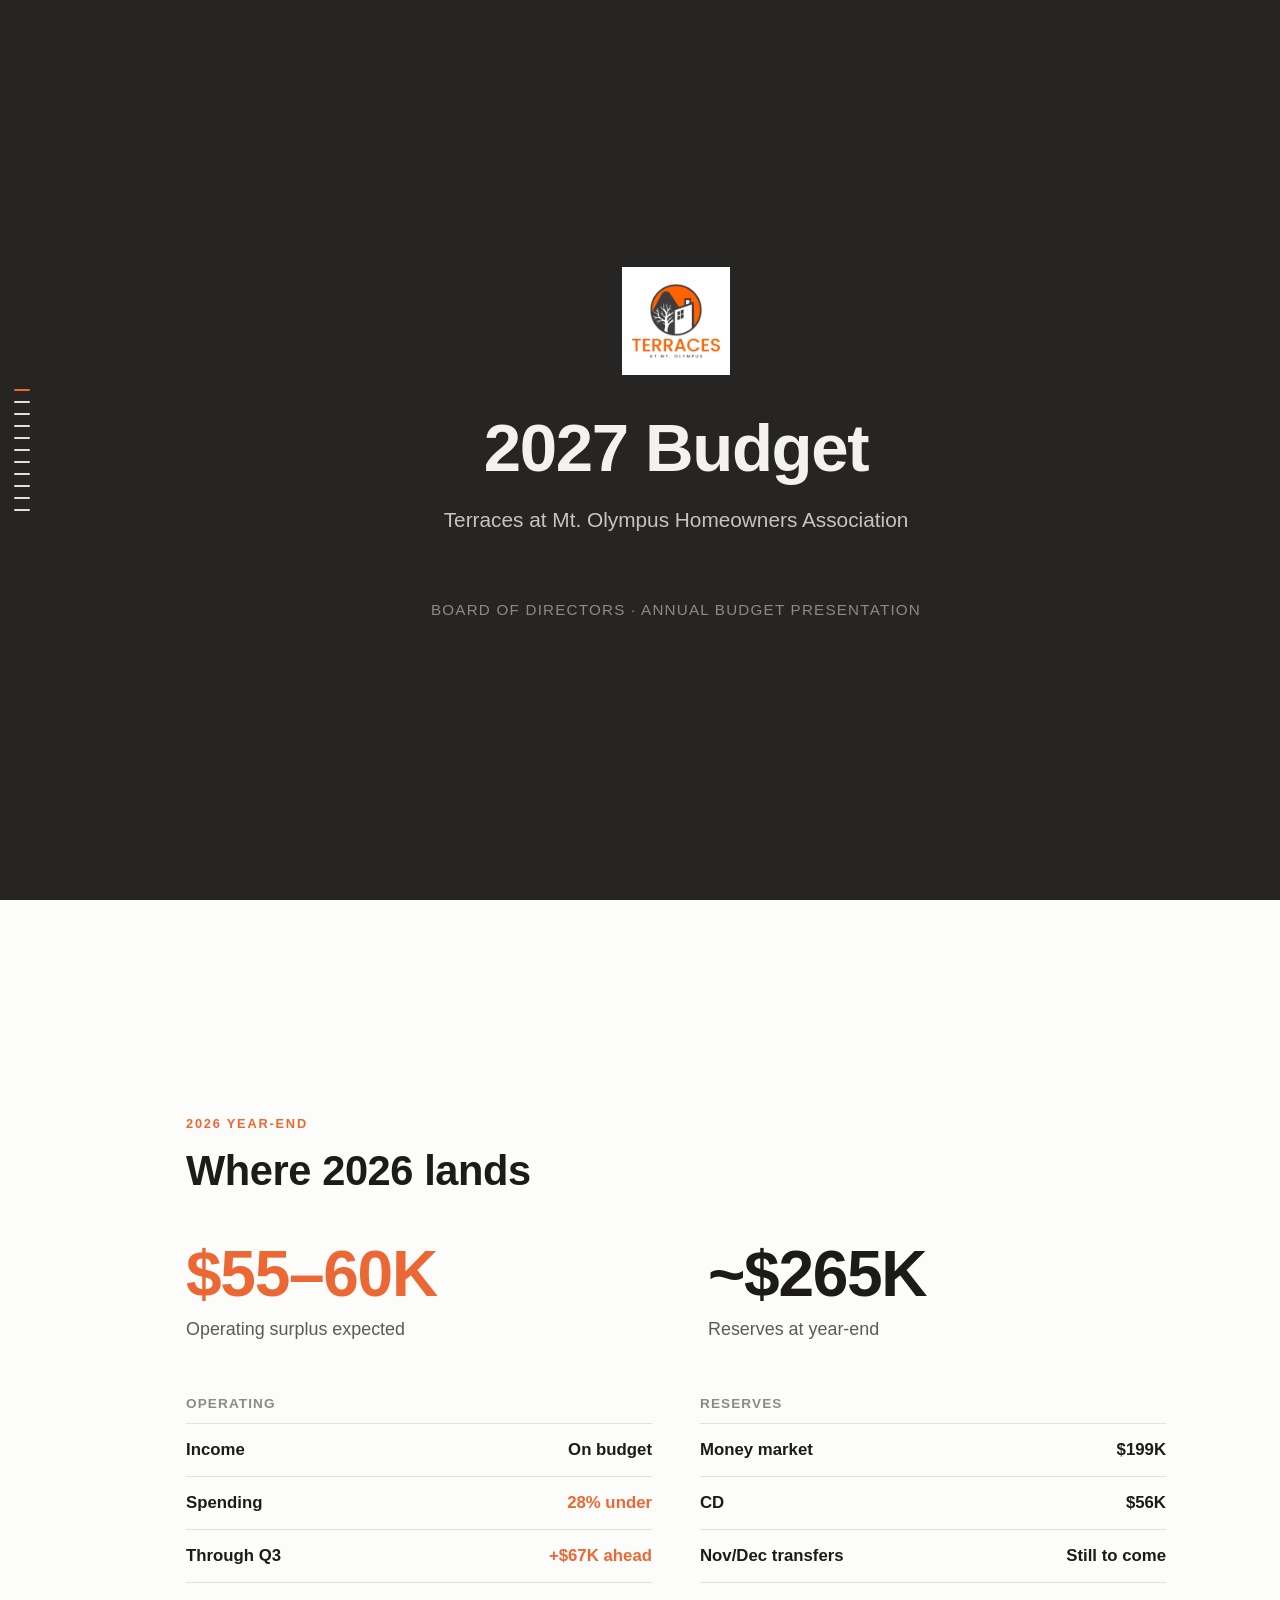
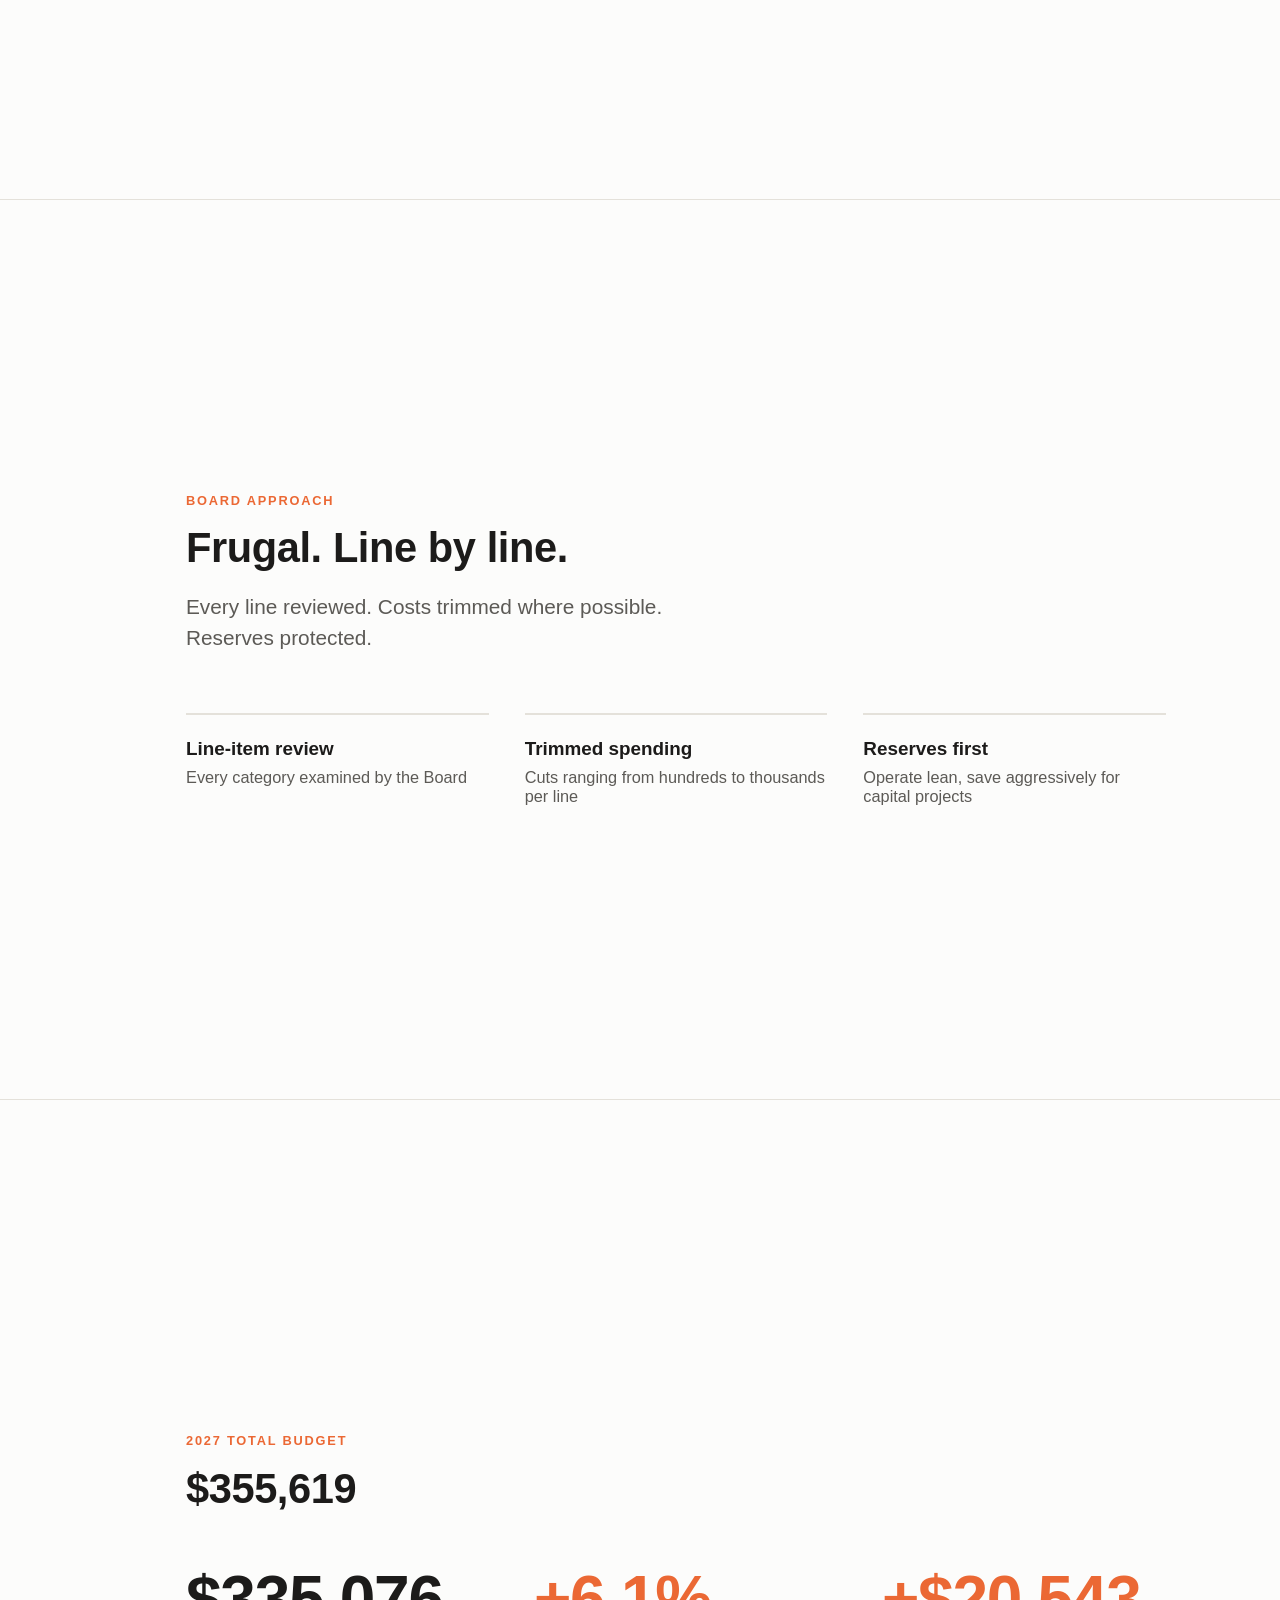
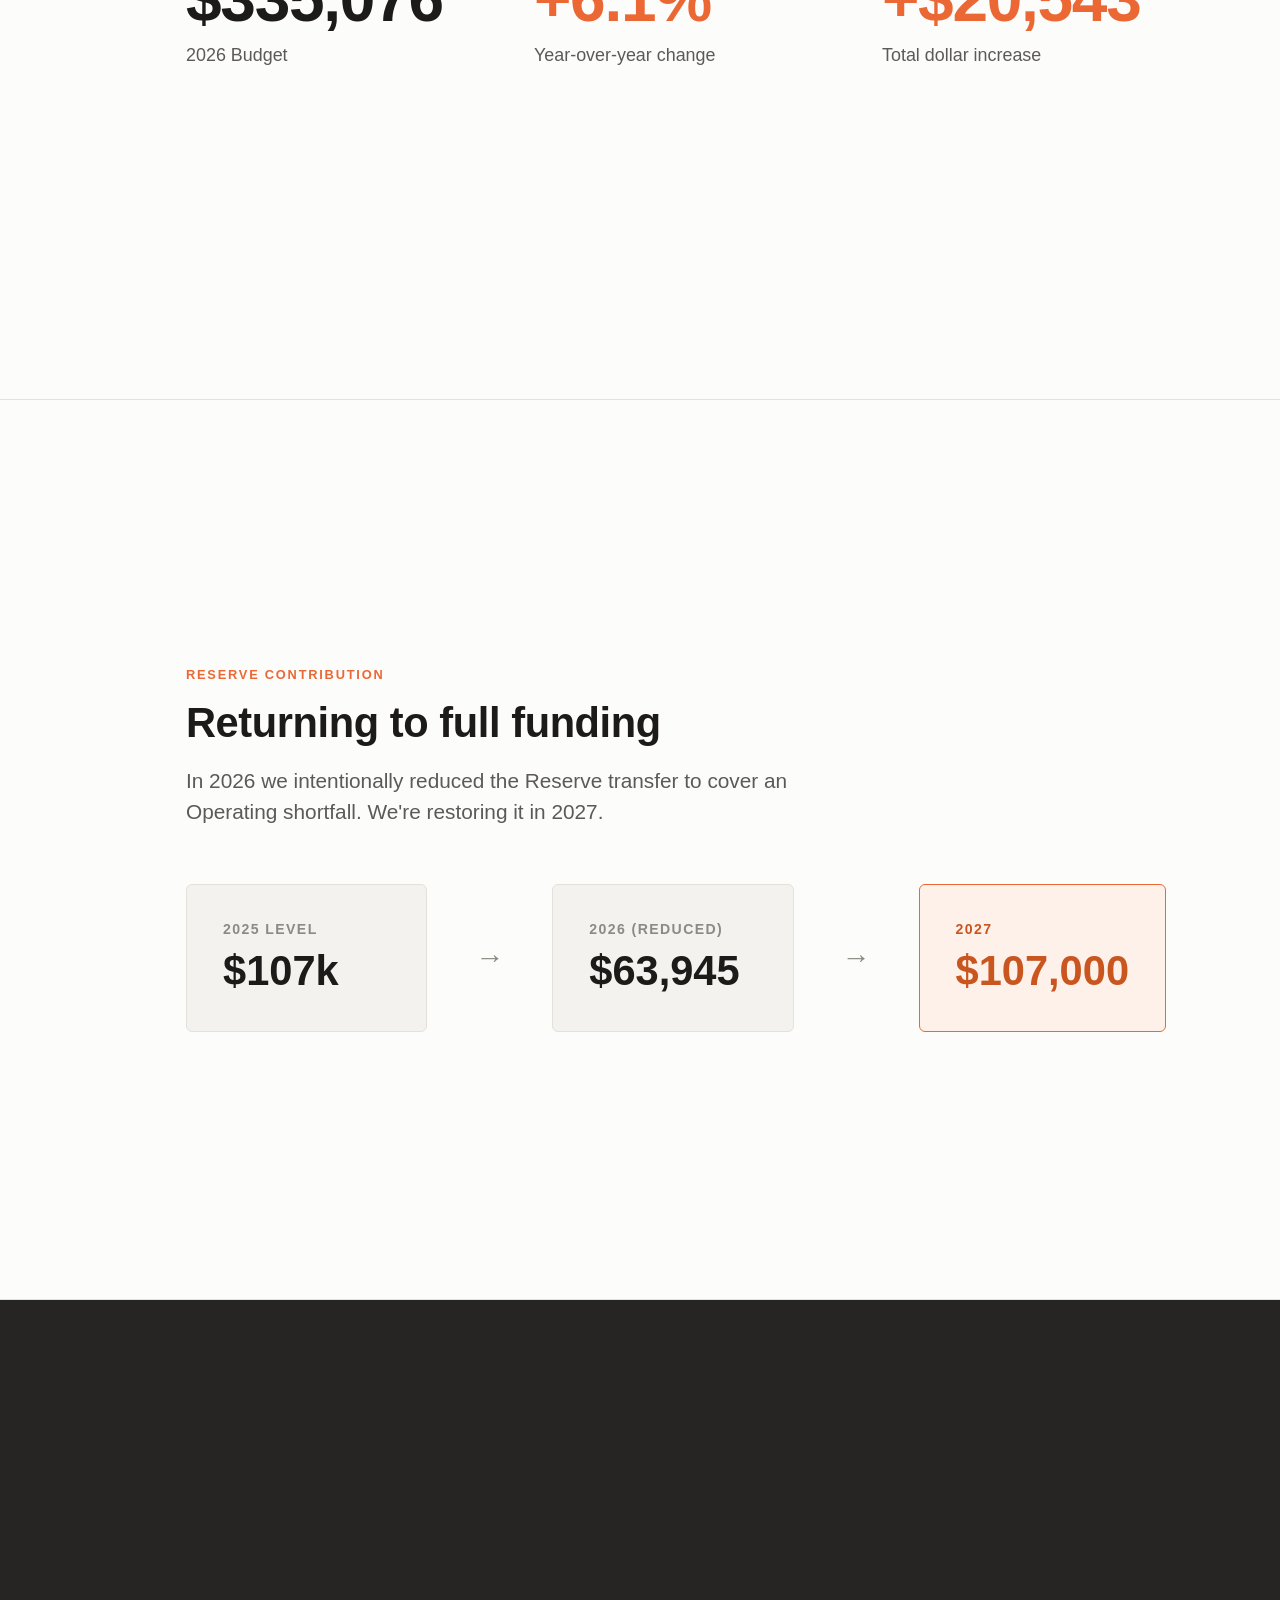
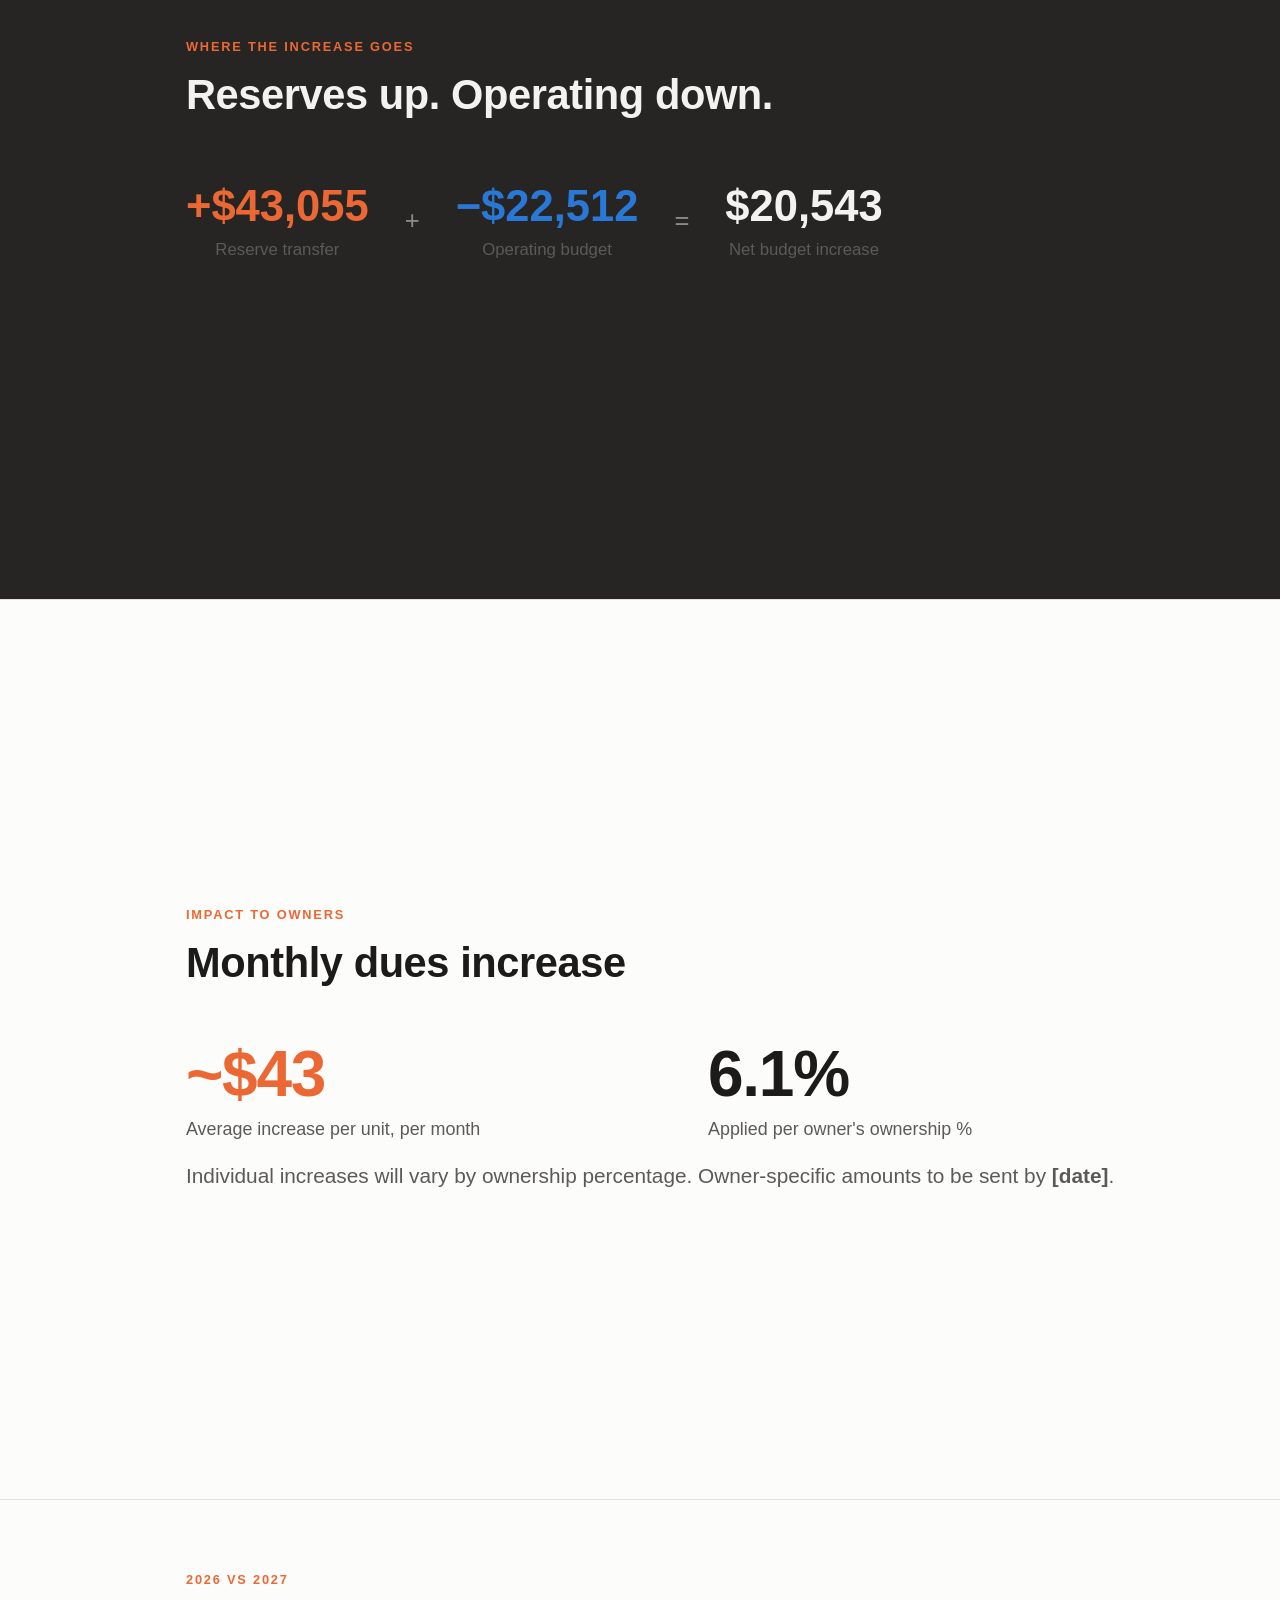
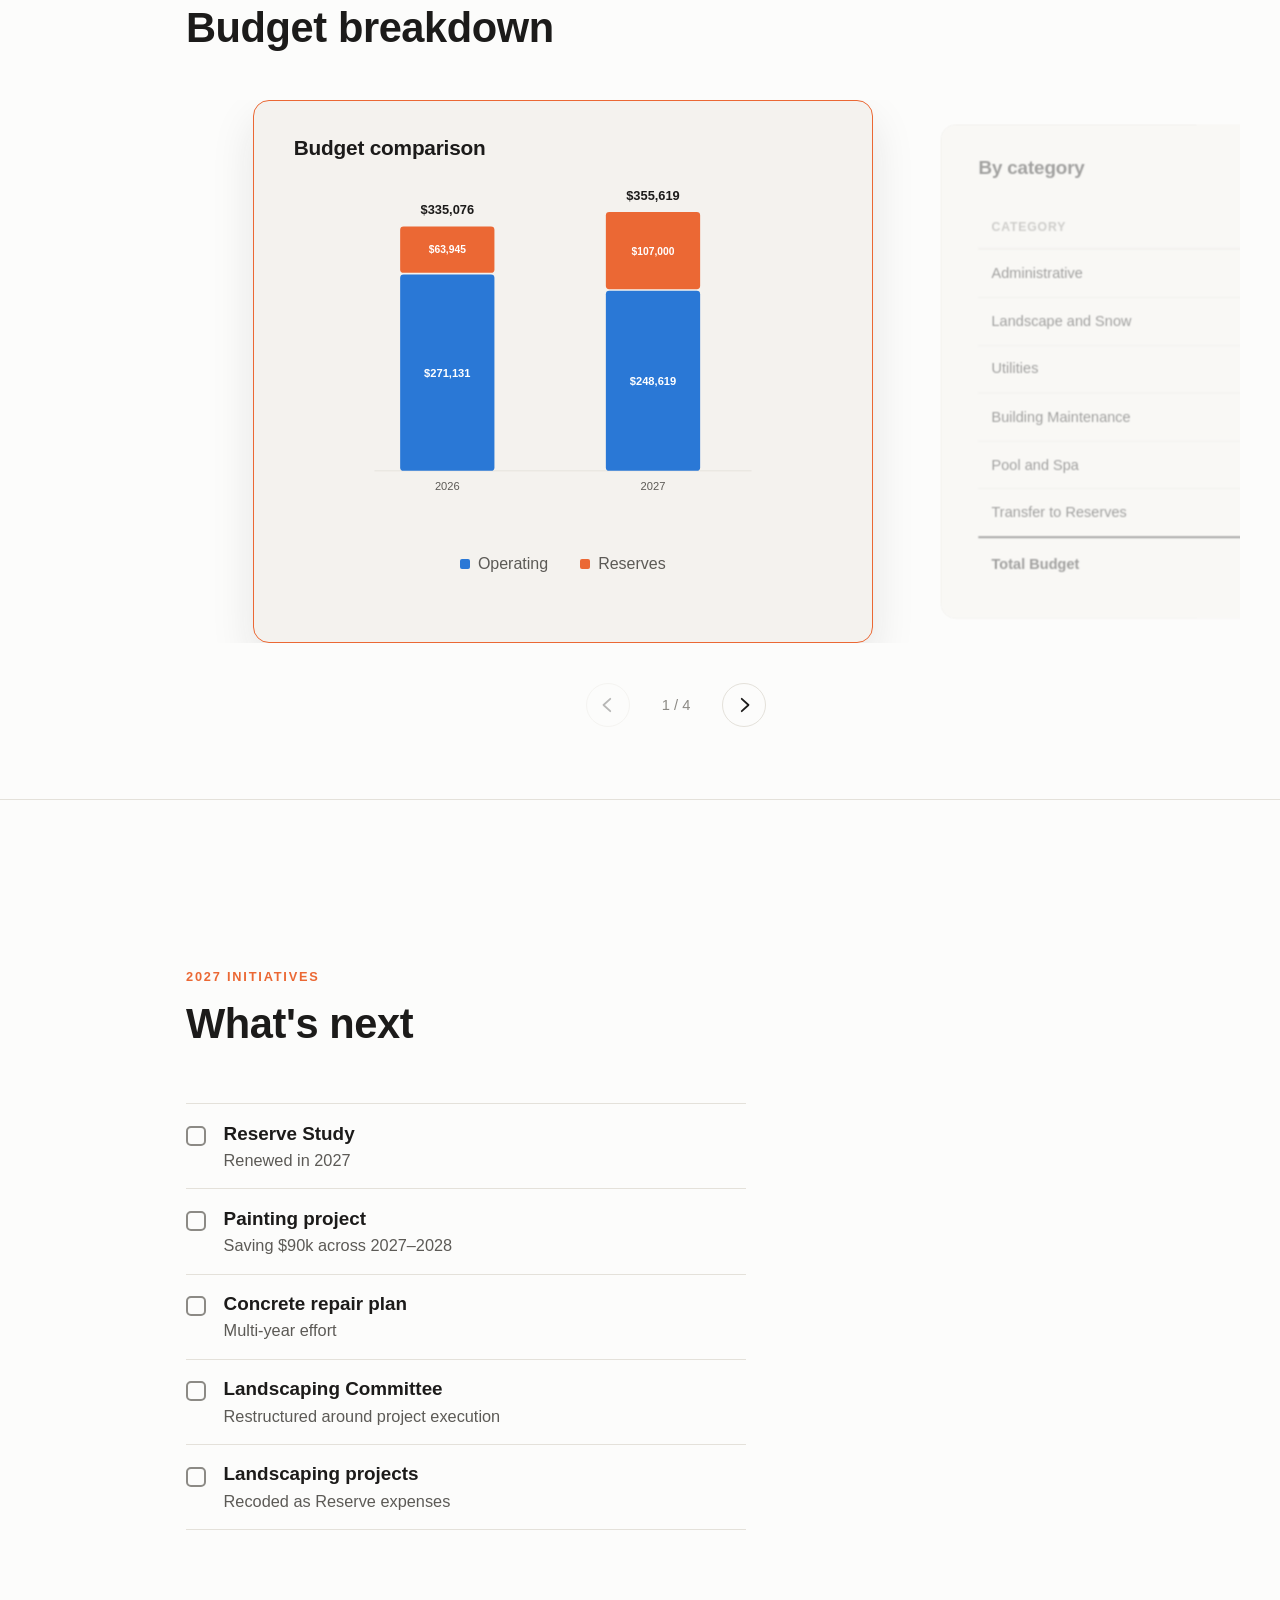
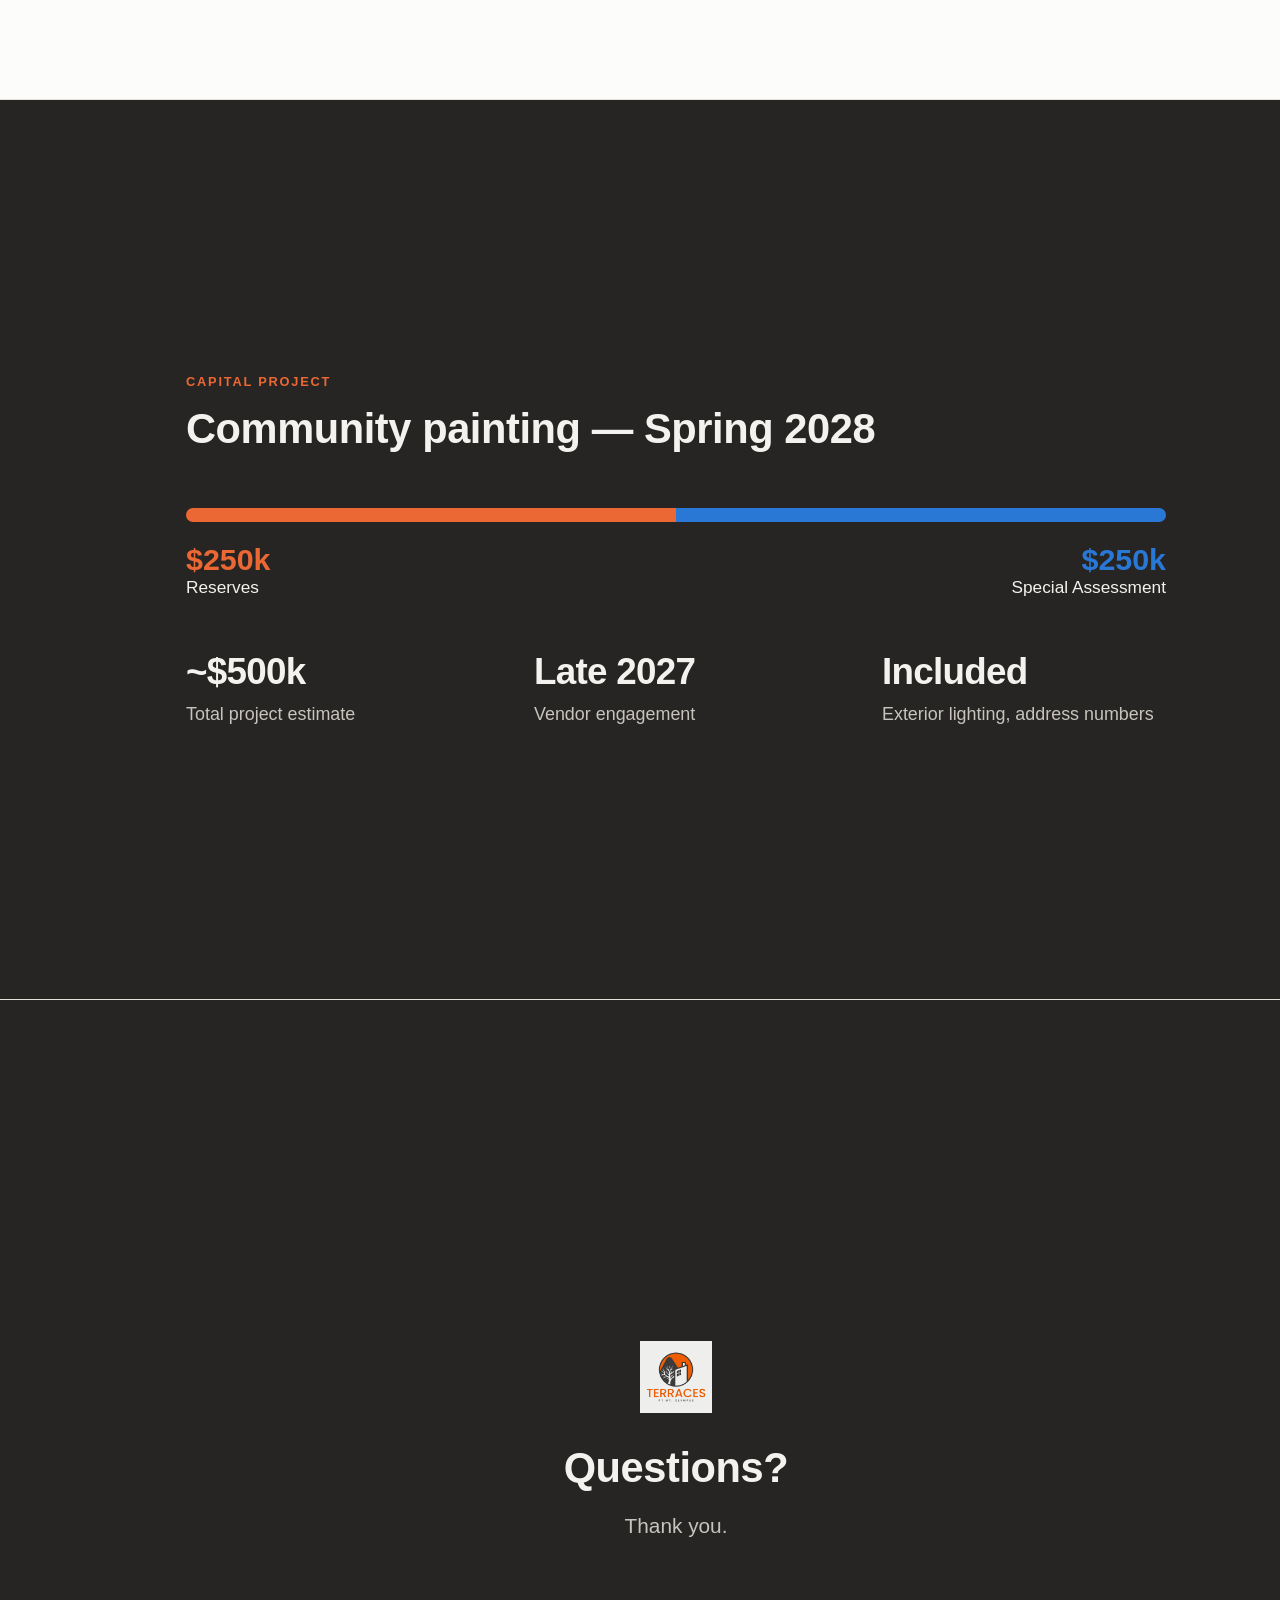
==== commit 9f5fcf1d: "Update budget presentation: new 2026 wrap-up slide, carousel fixes, content edits - Add "2026 Wrap-U" ====
--- a/index.html
+++ b/index.html
@@ -25,7 +25,45 @@
     <p class="meta">Board of Directors · Annual Budget Presentation</p>
   </section>
 
-  <!-- 2. Approach -->
+  <!-- 2. 2026 wrap-up -->
+  <section id="wrap2026" data-toc="2026 Wrap-Up">
+    <div class="section-inner">
+      <div class="eyebrow">2026 Year-End</div>
+      <h2>Where 2026 lands</h2>
+
+      <div class="stat-row" style="margin-top:3rem;">
+        <div class="stat">
+          <div class="num accent">$55–60K</div>
+          <div class="label">Operating surplus expected</div>
+        </div>
+        <div class="stat">
+          <div class="num">~$265K</div>
+          <div class="label">Reserves at year-end</div>
+        </div>
+      </div>
+
+      <div class="wrap-grid">
+        <div>
+          <div class="wrap-label">Operating</div>
+          <ul class="savings-list compact">
+            <li><span>Income</span><span class="val">On budget</span></li>
+            <li><span>Spending</span><span class="val accent">28% under</span></li>
+            <li><span>Through Q3</span><span class="val accent">+$67K ahead</span></li>
+          </ul>
+        </div>
+        <div>
+          <div class="wrap-label">Reserves</div>
+          <ul class="savings-list compact">
+            <li><span>Money market</span><span class="val">$199K</span></li>
+            <li><span>CD</span><span class="val">$56K</span></li>
+            <li><span>Nov/Dec transfers</span><span class="val">Still to come</span></li>
+          </ul>
+        </div>
+      </div>
+    </div>
+  </section>
+
+  <!-- 3. Approach -->
   <section id="approach" data-toc="Our Approach">
     <div class="section-inner">
       <div class="eyebrow">Board Approach</div>
@@ -45,7 +83,7 @@
     </div>
   </section>
 
-  <!-- 3. Headline number -->
+  <!-- 4. Headline number -->
   <section id="headline" data-toc="2027 Budget">
     <div class="section-inner">
       <div class="eyebrow">2027 Total Budget</div>
@@ -67,7 +105,7 @@
     </div>
   </section>
 
-  <!-- 4. Reserve transfer -->
+  <!-- 5. Reserve transfer -->
   <section id="reserves" data-toc="Reserve Transfer">
     <div class="section-inner">
       <div class="eyebrow">Reserve Contribution</div>
@@ -92,8 +130,8 @@
     </div>
   </section>
 
-  <!-- 5. The math -->
-  <section class="dark" id="math" data-toc="The Math">
+  <!-- 6. The math -->
+  <section class="dark" id="math" data-toc="Reserve Math">
     <div class="section-inner">
       <div class="eyebrow">Where The Increase Goes</div>
       <h2>Reserves up. Operating down.</h2>
@@ -116,7 +154,7 @@
     </div>
   </section>
 
-  <!-- 6. Dues impact -->
+  <!-- 7. Dues impact -->
   <section id="dues" data-toc="Dues Impact">
     <div class="section-inner">
       <div class="eyebrow">Impact To Owners</div>
@@ -135,7 +173,7 @@
     </div>
   </section>
 
-  <!-- 7-9. Budget breakdown carousel: comparison / by category / savings -->
+  <!-- 8. Budget breakdown carousel: comparison / by category / savings / one-time transfer -->
   <section id="breakdown" data-toc="Budget Breakdown">
     <div class="section-inner">
       <div class="eyebrow">2026 vs 2027</div>
@@ -196,31 +234,31 @@
               <td>Administrative</td>
               <td>$91,632</td>
               <td>$89,919</td>
-              <td class="muted">−$1,713</td>
+              <td class="change">−$1,713</td>
             </tr>
             <tr>
               <td>Landscape and Snow</td>
               <td>$96,199</td>
               <td>$81,300</td>
-              <td class="muted">−$14,899</td>
+              <td class="change">−$14,899</td>
             </tr>
             <tr>
               <td>Utilities</td>
               <td>$42,500</td>
               <td>$46,100</td>
-              <td class="muted">+$3,600</td>
+              <td class="change">+$3,600</td>
             </tr>
             <tr>
               <td>Building Maintenance</td>
               <td>$28,175</td>
               <td>$20,900</td>
-              <td class="muted">−$7,275</td>
+              <td class="change">−$7,275</td>
             </tr>
             <tr>
               <td>Pool and Spa</td>
               <td>$12,625</td>
               <td>$10,400</td>
-              <td class="muted">−$2,225</td>
+              <td class="change">−$2,225</td>
             </tr>
             <tr>
               <td>Transfer to Reserves</td>
@@ -250,6 +288,15 @@
         </ul>
       </div>
 
+      <!-- Card 4: One-time operating-to-reserve transfer -->
+      <div class="carousel-panel">
+        <h3>One-time transfer</h3>
+        <div class="stat" style="margin-top:1.75rem;">
+          <div class="num accent">+$36,000</div>
+          <div class="label">Surplus operating cash moved into Reserves, keeping ~3 months of expenses on hand.</div>
+        </div>
+      </div>
+
       <div class="carousel-spacer"></div>
     </div>
 
--- a/styles.css
+++ b/styles.css
@@ -53,7 +53,6 @@
   padding: var(--section-pad-y) 2.5rem var(--section-pad-y) calc(2.5rem + 72px);
   border-bottom: 1px solid var(--border);
   scroll-snap-align: start;
-  scroll-snap-stop: always;
   overflow-y: auto;
 }
 
@@ -295,7 +294,7 @@
 
 td.pos { color: var(--series-reserves); font-weight: 600; }
 td.neg { color: var(--series-operating); font-weight: 600; }
-td.muted { color: var(--text-muted); }
+td.change { color: var(--text-primary); font-weight: 600; }
 
 /* ===== Chart ===== */
 .viz-root {
@@ -548,6 +547,48 @@
 .savings-list .status.good { color: var(--status-good); }
 .savings-list .status.flat { color: var(--text-secondary); }
 .savings-list .status.flat svg { transform: rotate(180deg); }
+
+.savings-list .val {
+  font-weight: 600;
+  color: var(--text-primary);
+  white-space: nowrap;
+}
+
+.savings-list .val.accent {
+  color: var(--accent);
+}
+
+.savings-list.compact {
+  margin-top: 0;
+}
+
+.savings-list.compact li {
+  padding: 1rem 0;
+  font-size: 1.05rem;
+}
+
+/* ===== 2026 wrap-up two-column facts ===== */
+.wrap-grid {
+  display: grid;
+  grid-template-columns: repeat(auto-fit, minmax(280px, 1fr));
+  gap: 3rem;
+  margin-top: 3.5rem;
+}
+
+.wrap-label {
+  font-size: 0.85rem;
+  font-weight: 700;
+  text-transform: uppercase;
+  letter-spacing: 0.08em;
+  color: var(--text-muted);
+  margin-bottom: 0.75rem;
+}
+
+.wrap-note {
+  margin-top: 1.1rem;
+  font-size: 0.95rem;
+  color: var(--text-secondary);
+}
 
 /* ===== Image stub ===== */
 .photo-stub {
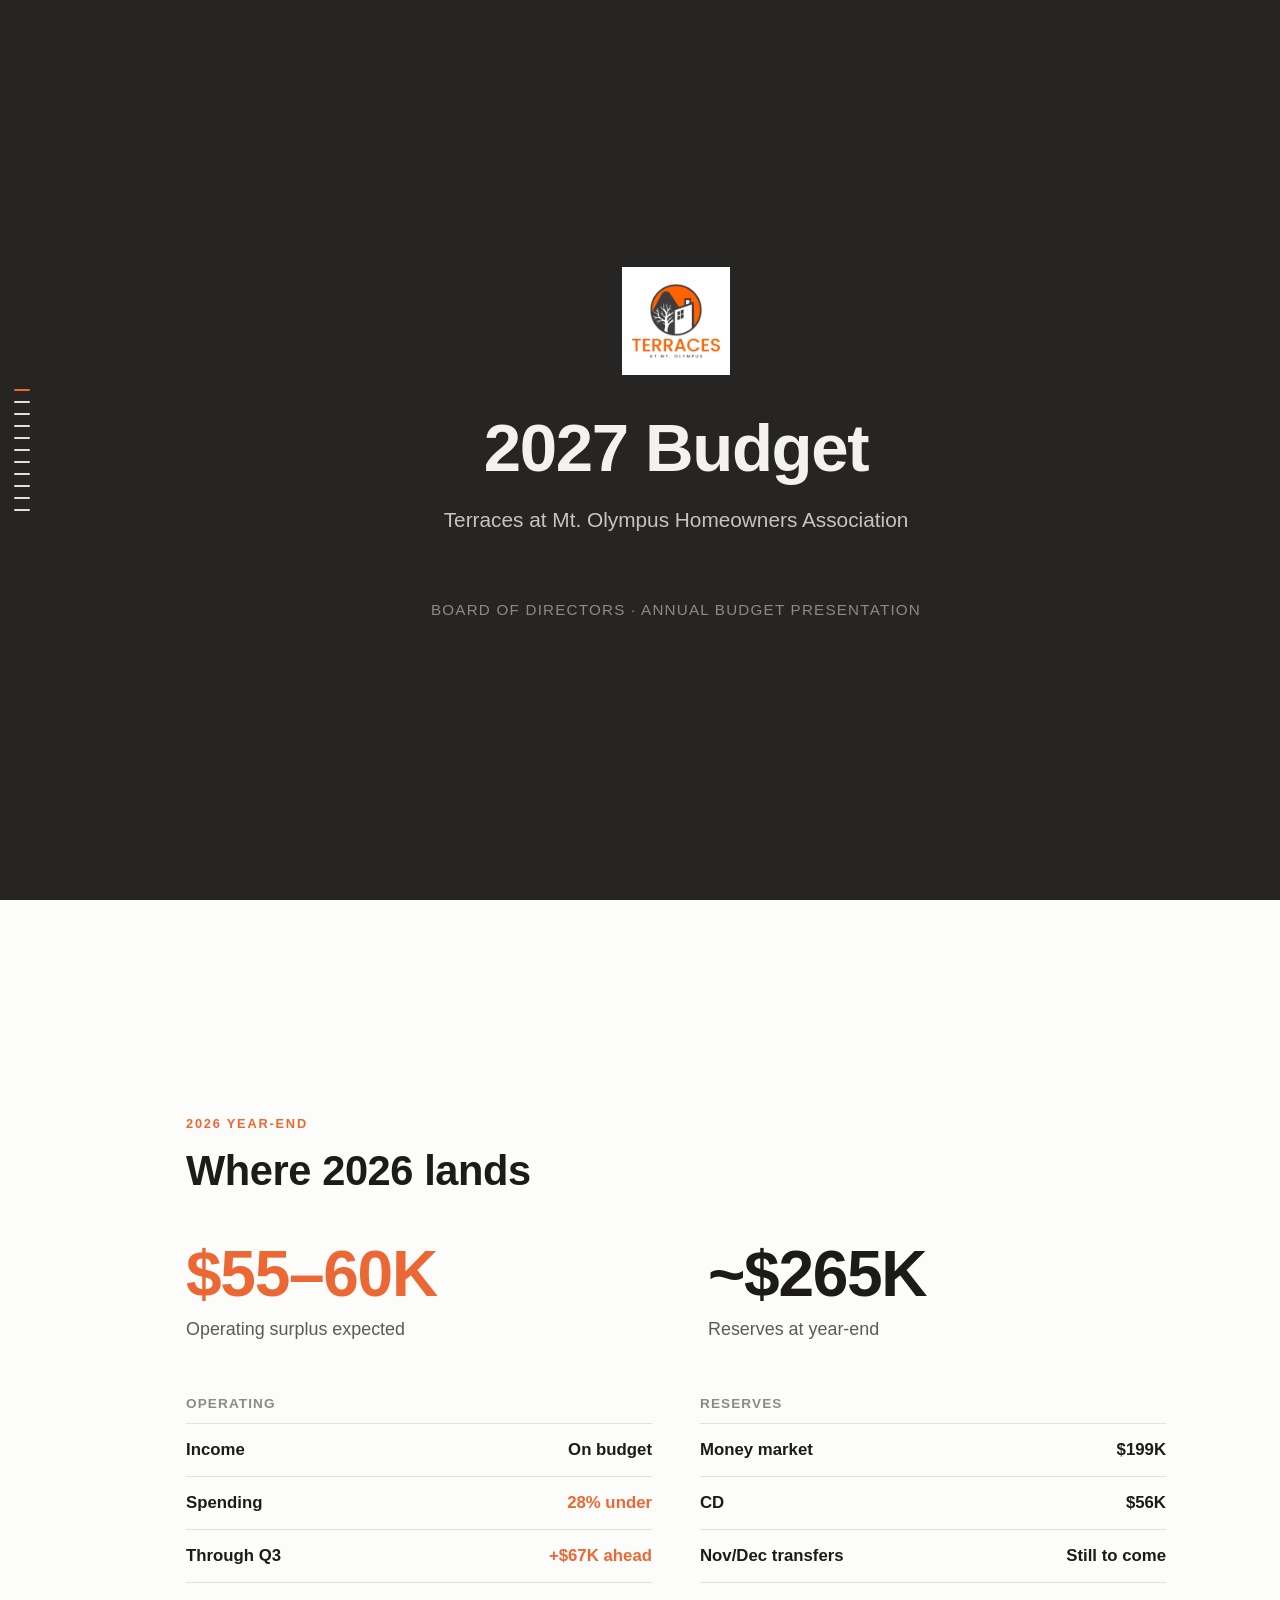
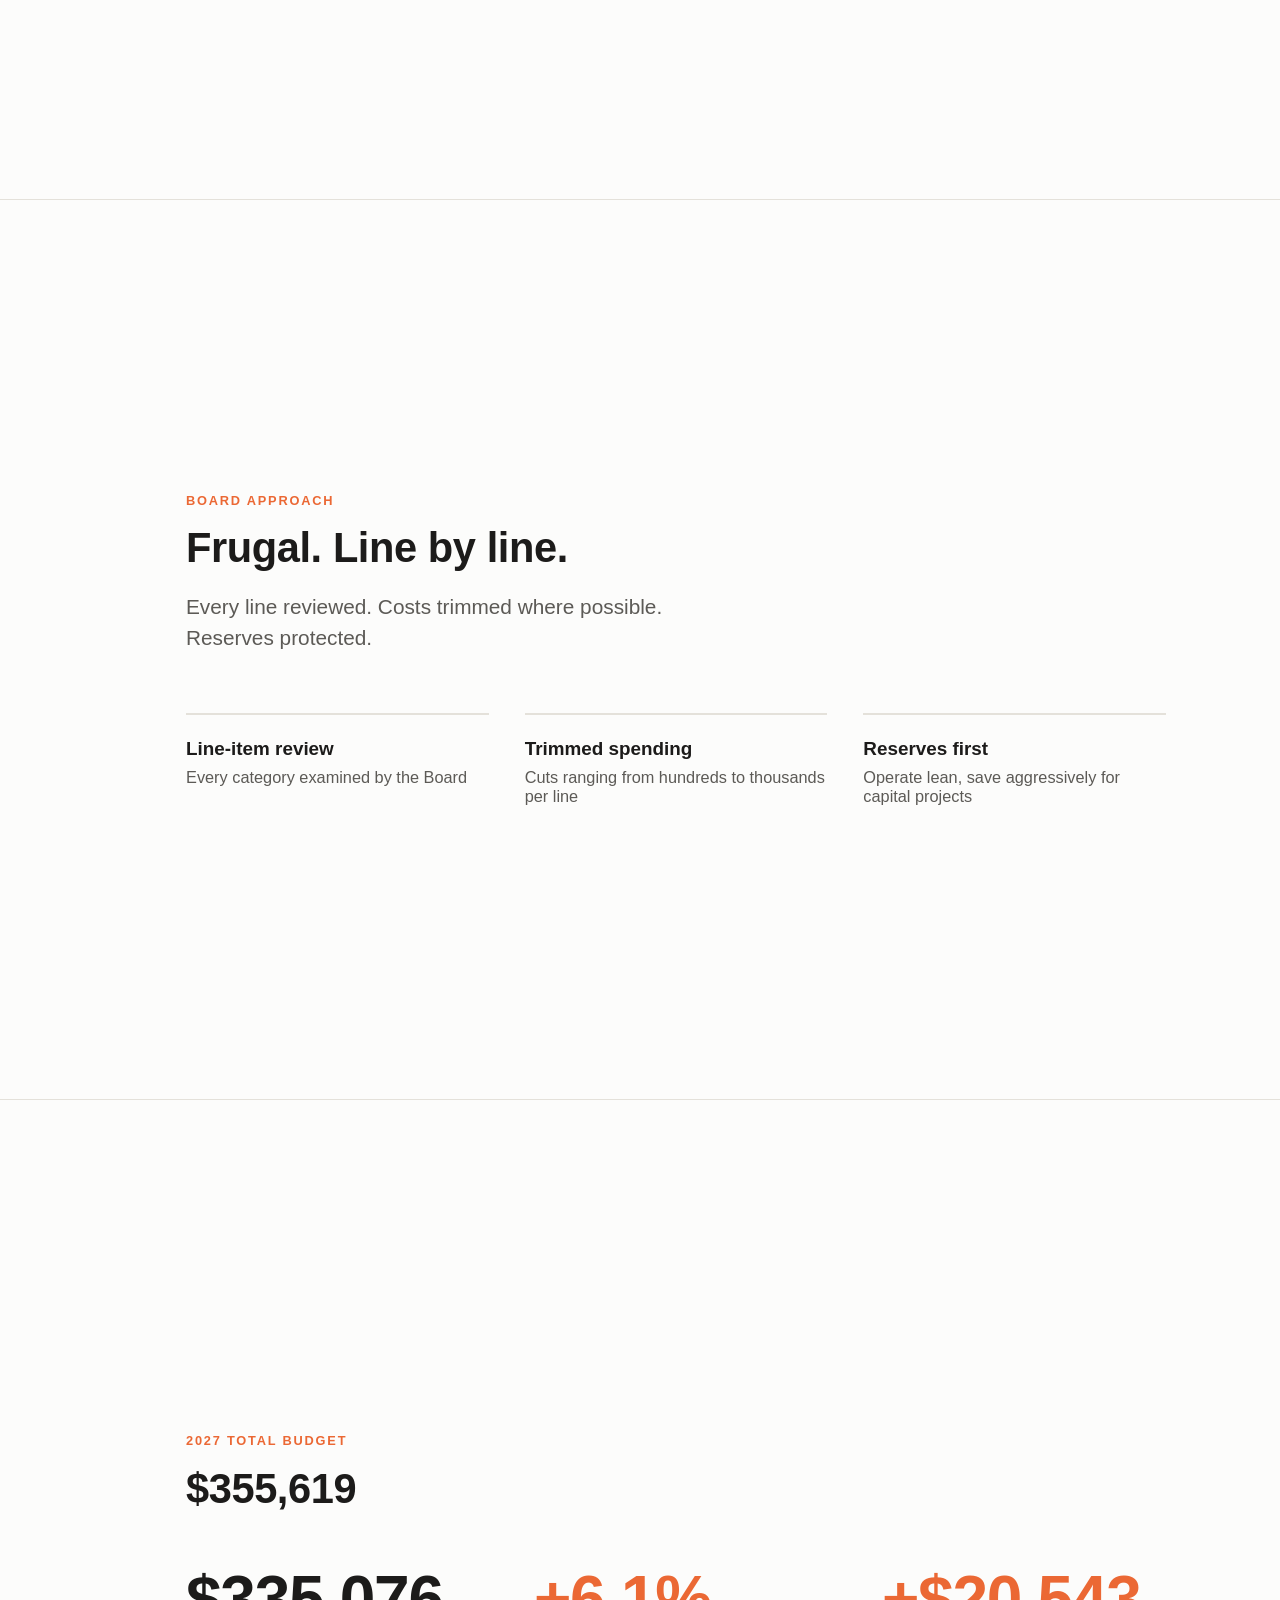
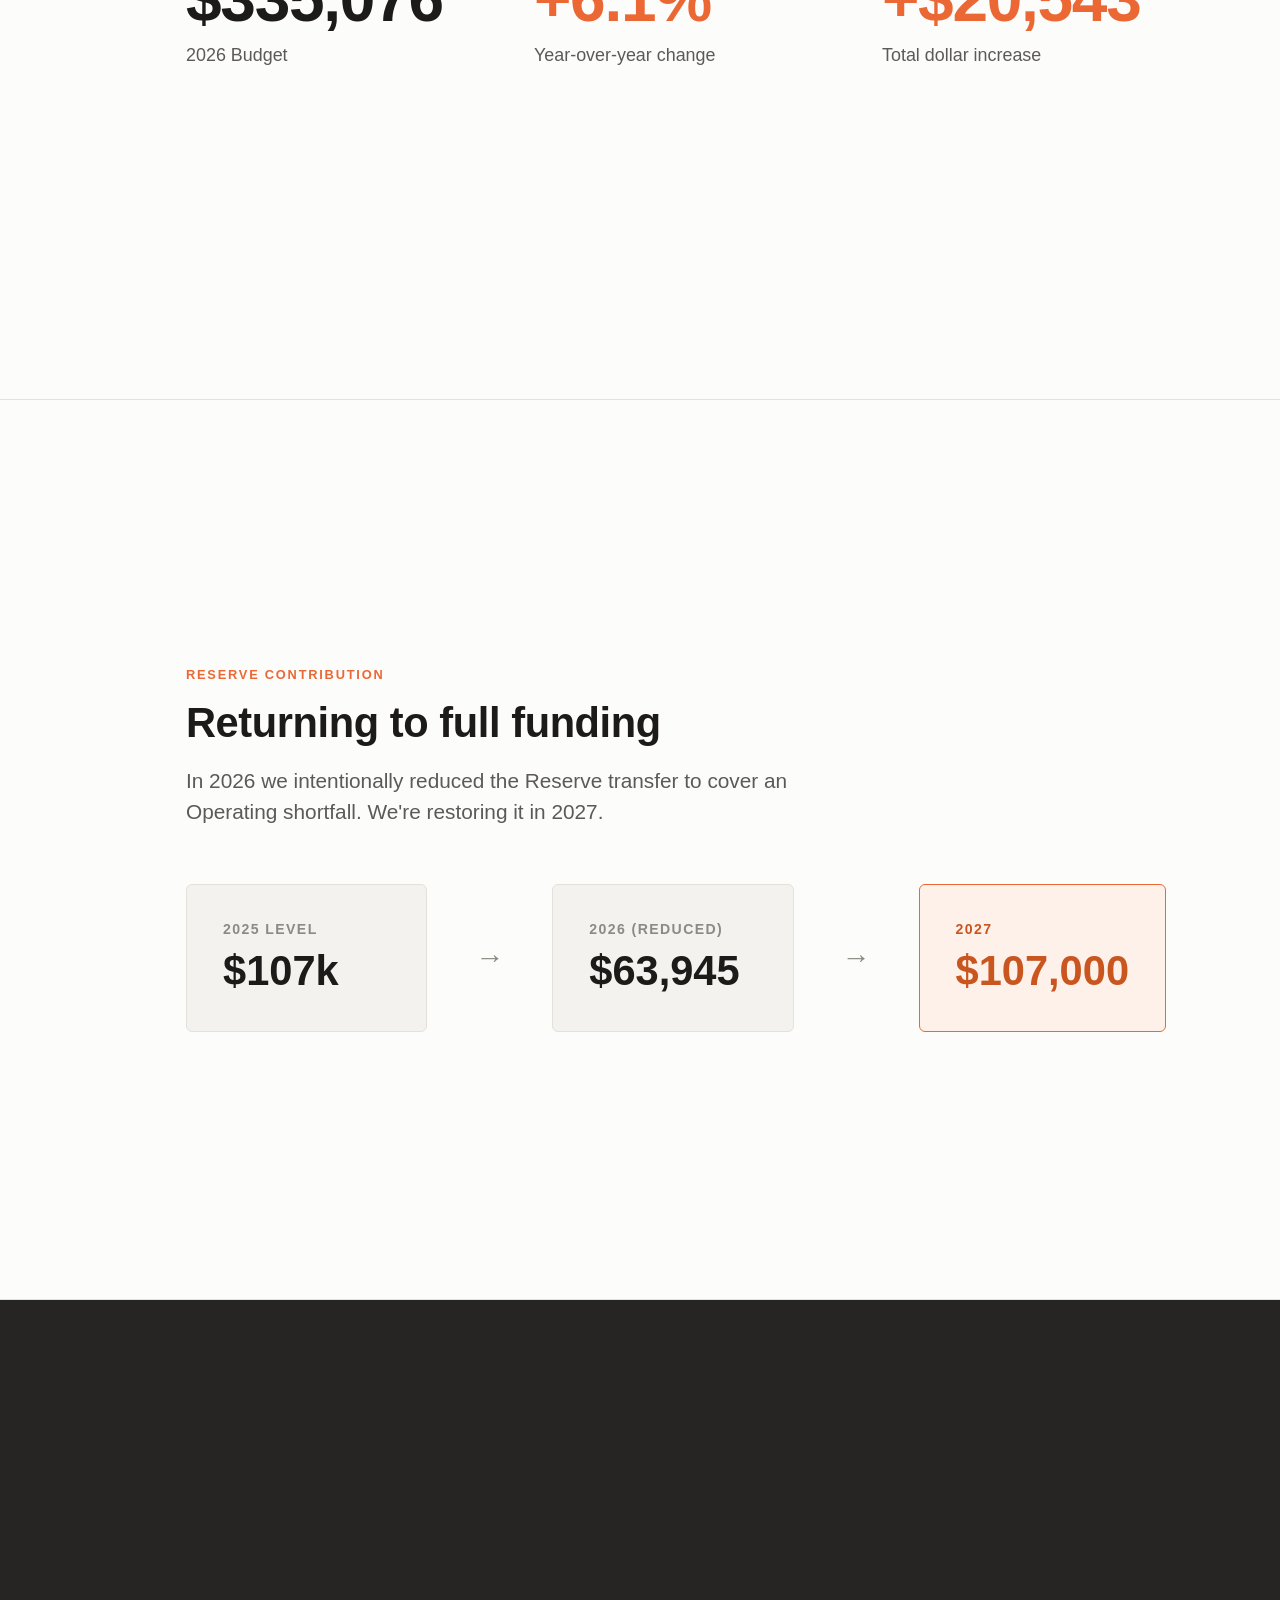
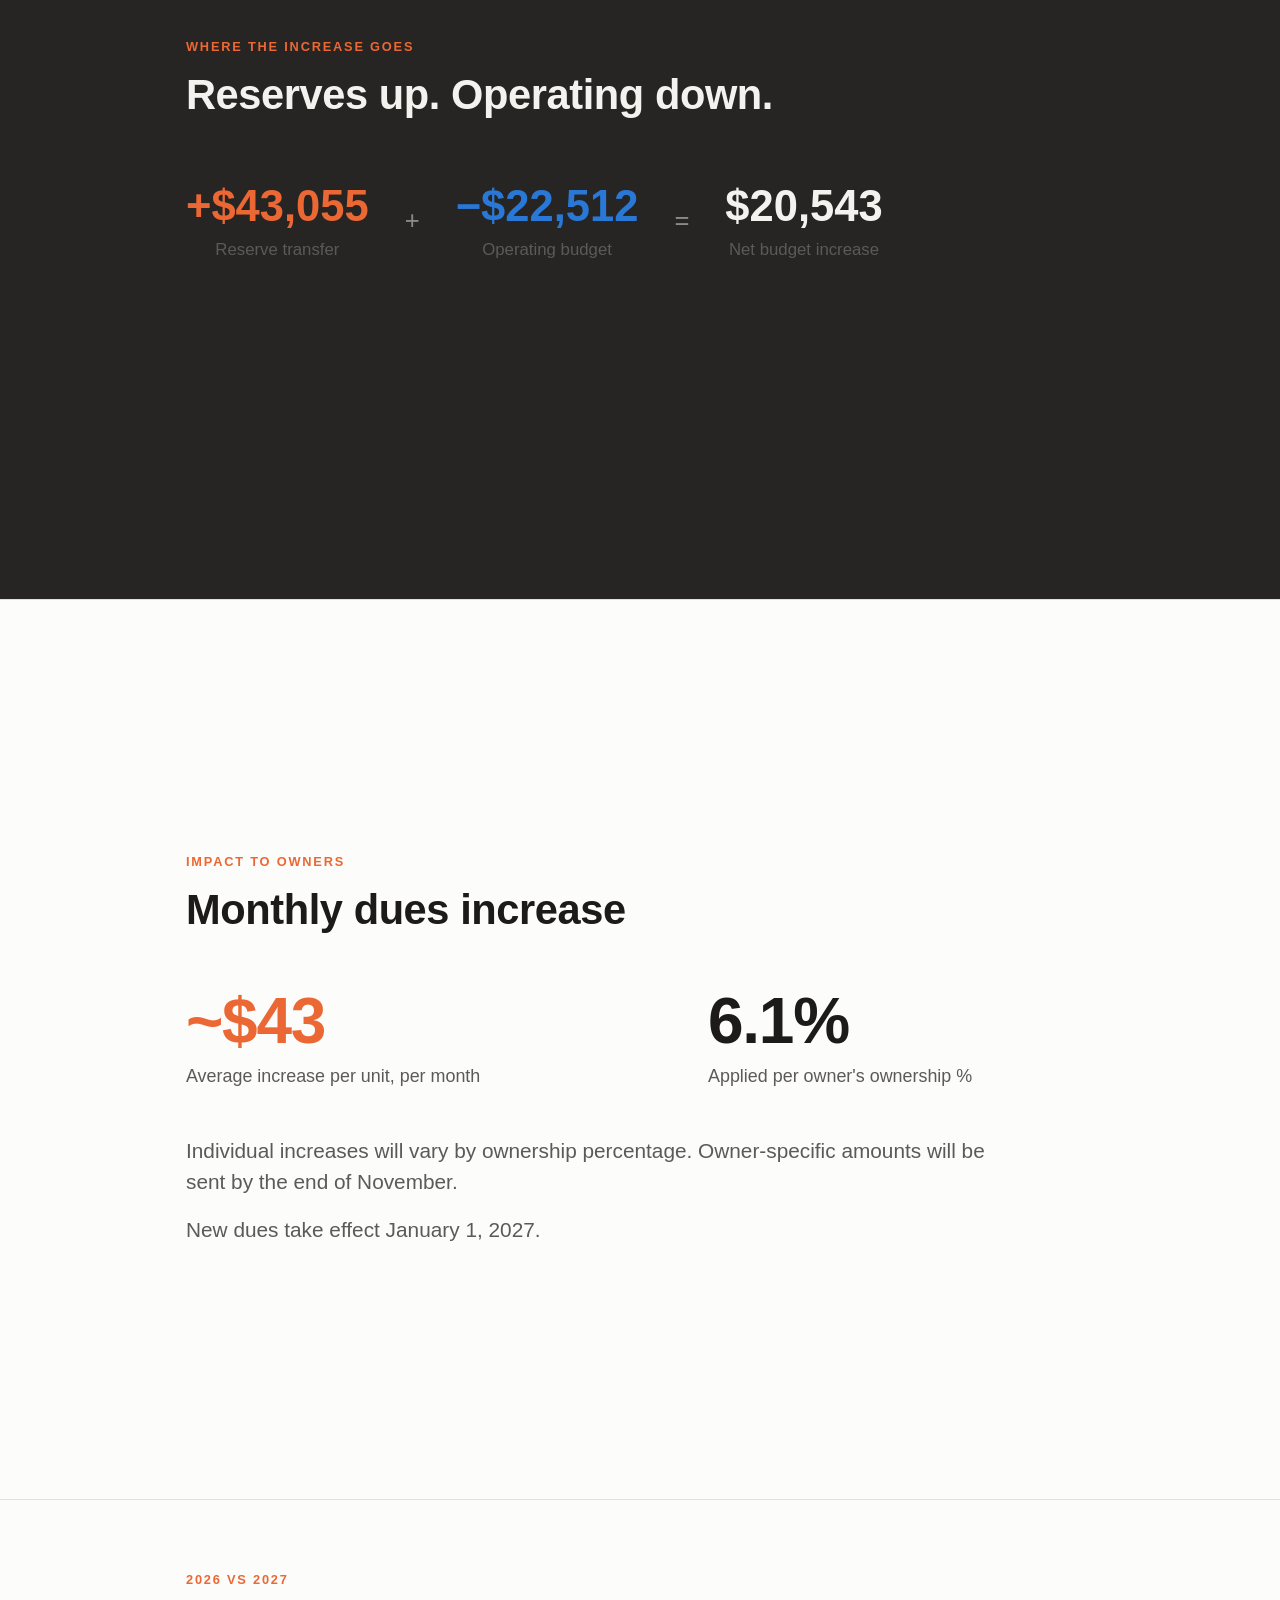
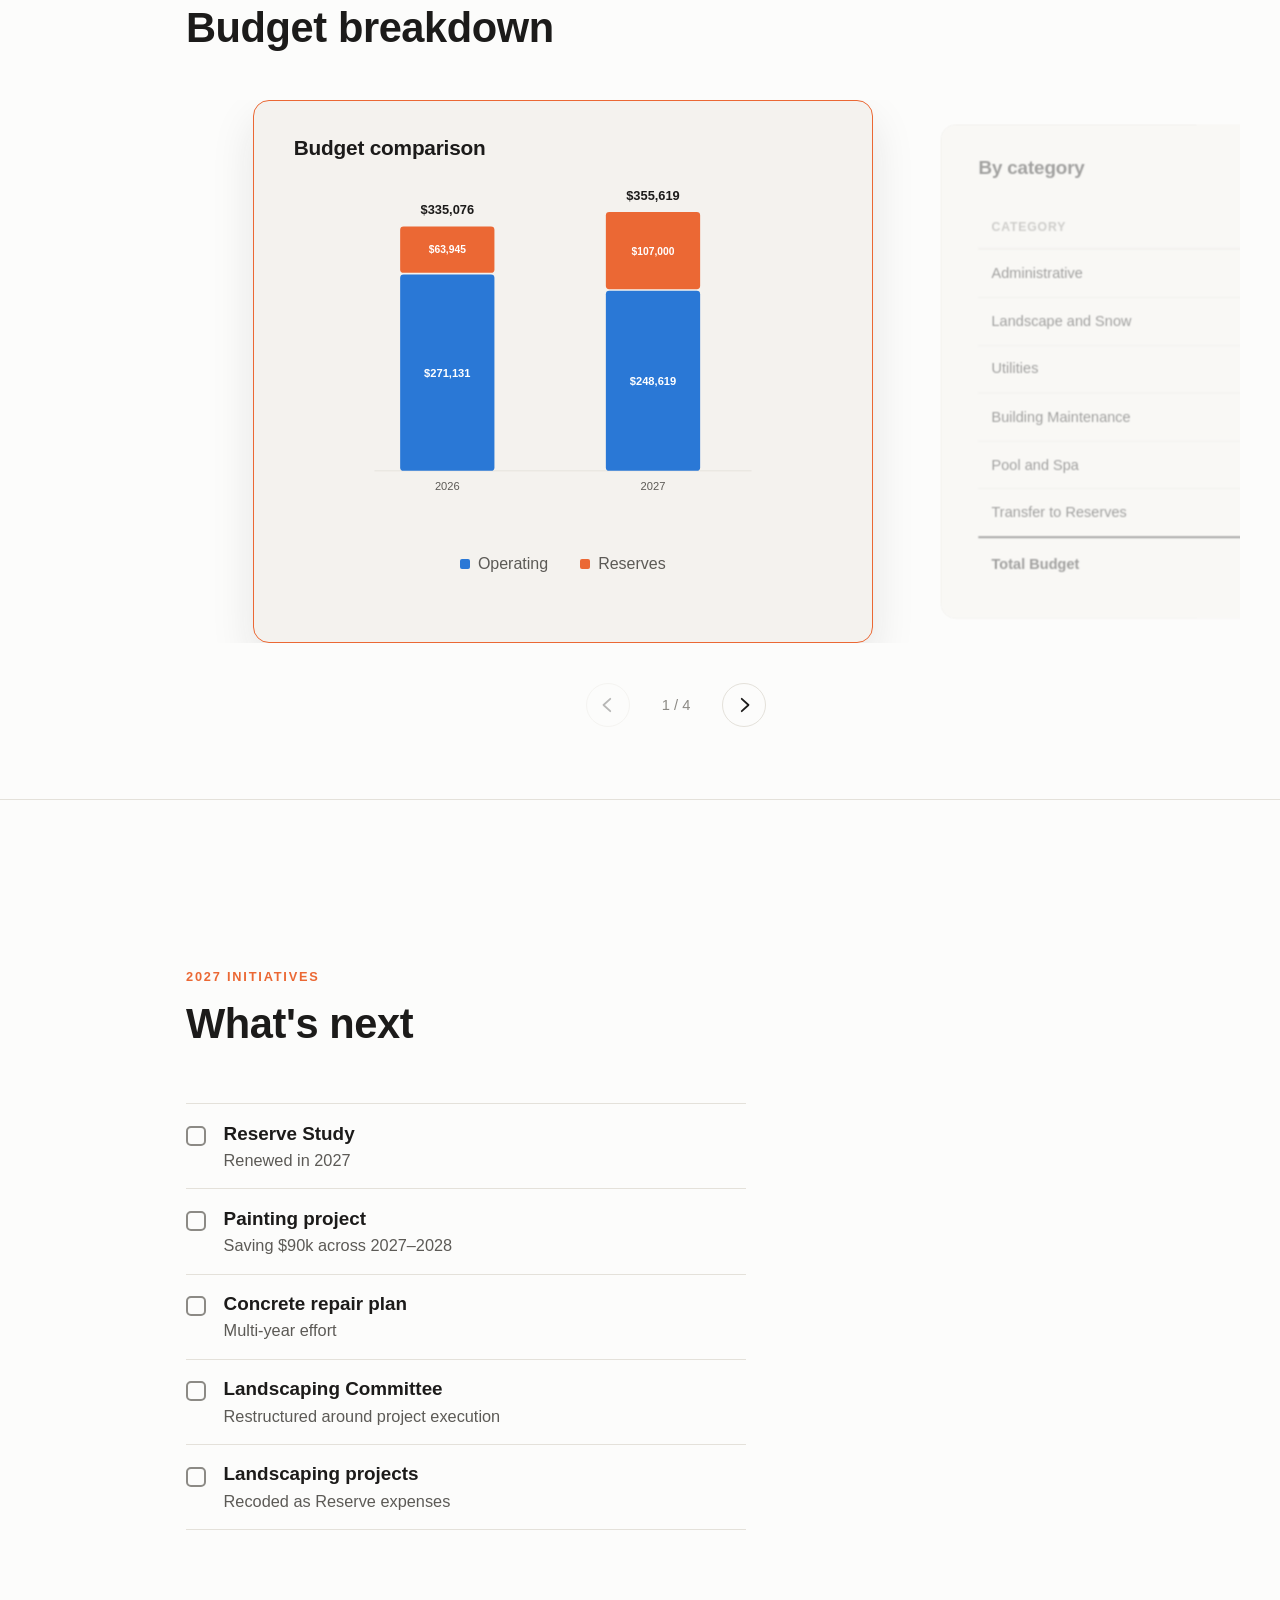
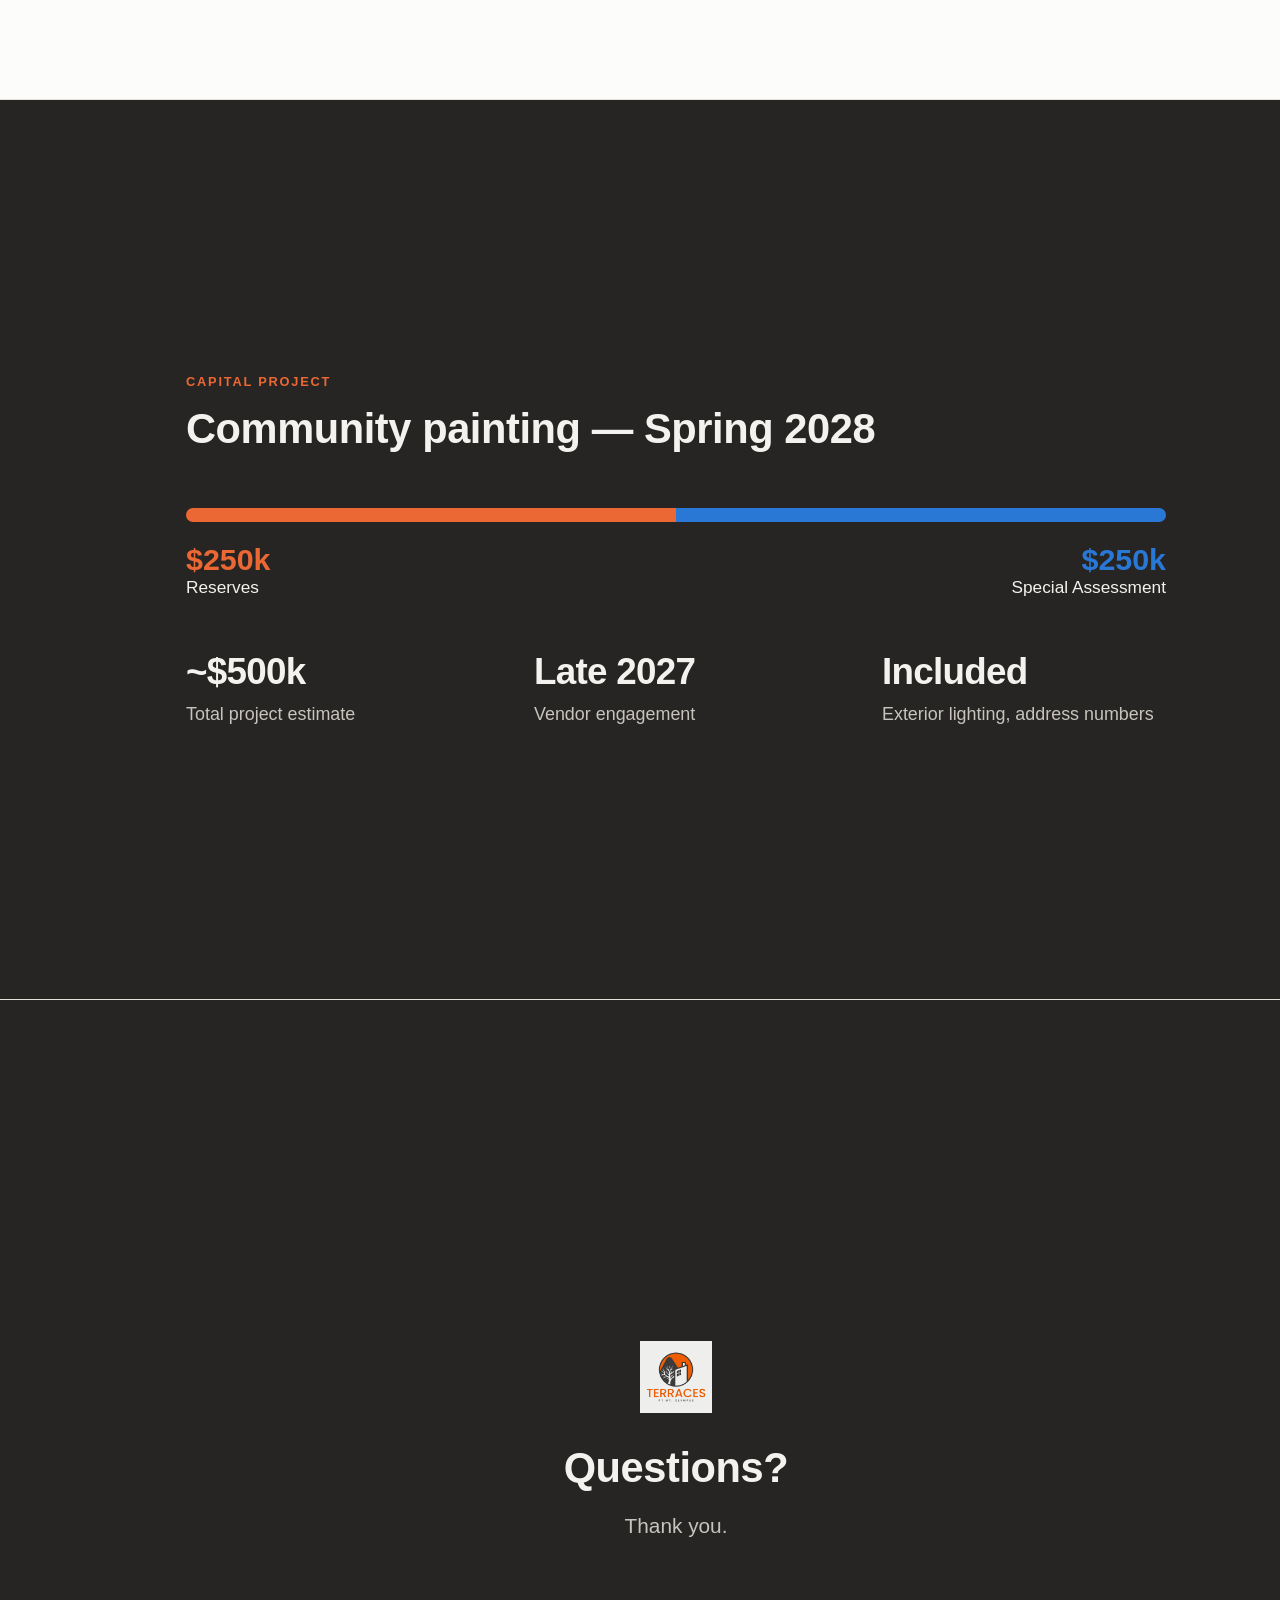
==== commit 20ef1fe7: "Update dues slide copy and spacing Owner notice date, new effective date line, wider wrap width and " ====
--- a/index.html
+++ b/index.html
@@ -169,7 +169,8 @@
           <div class="label">Applied per owner's ownership %</div>
         </div>
       </div>
-      <p class="lede one-line">Individual increases will vary by ownership percentage. Owner-specific amounts to be sent by <strong>[date]</strong>.</p>
+      <p class="lede" style="margin-top:3rem; max-width:820px;">Individual increases will vary by ownership percentage. Owner-specific amounts will be sent by the end of November.</p>
+      <p class="lede" style="margin-top:1rem; max-width:820px;">New dues take effect January 1, 2027.</p>
     </div>
   </section>
 
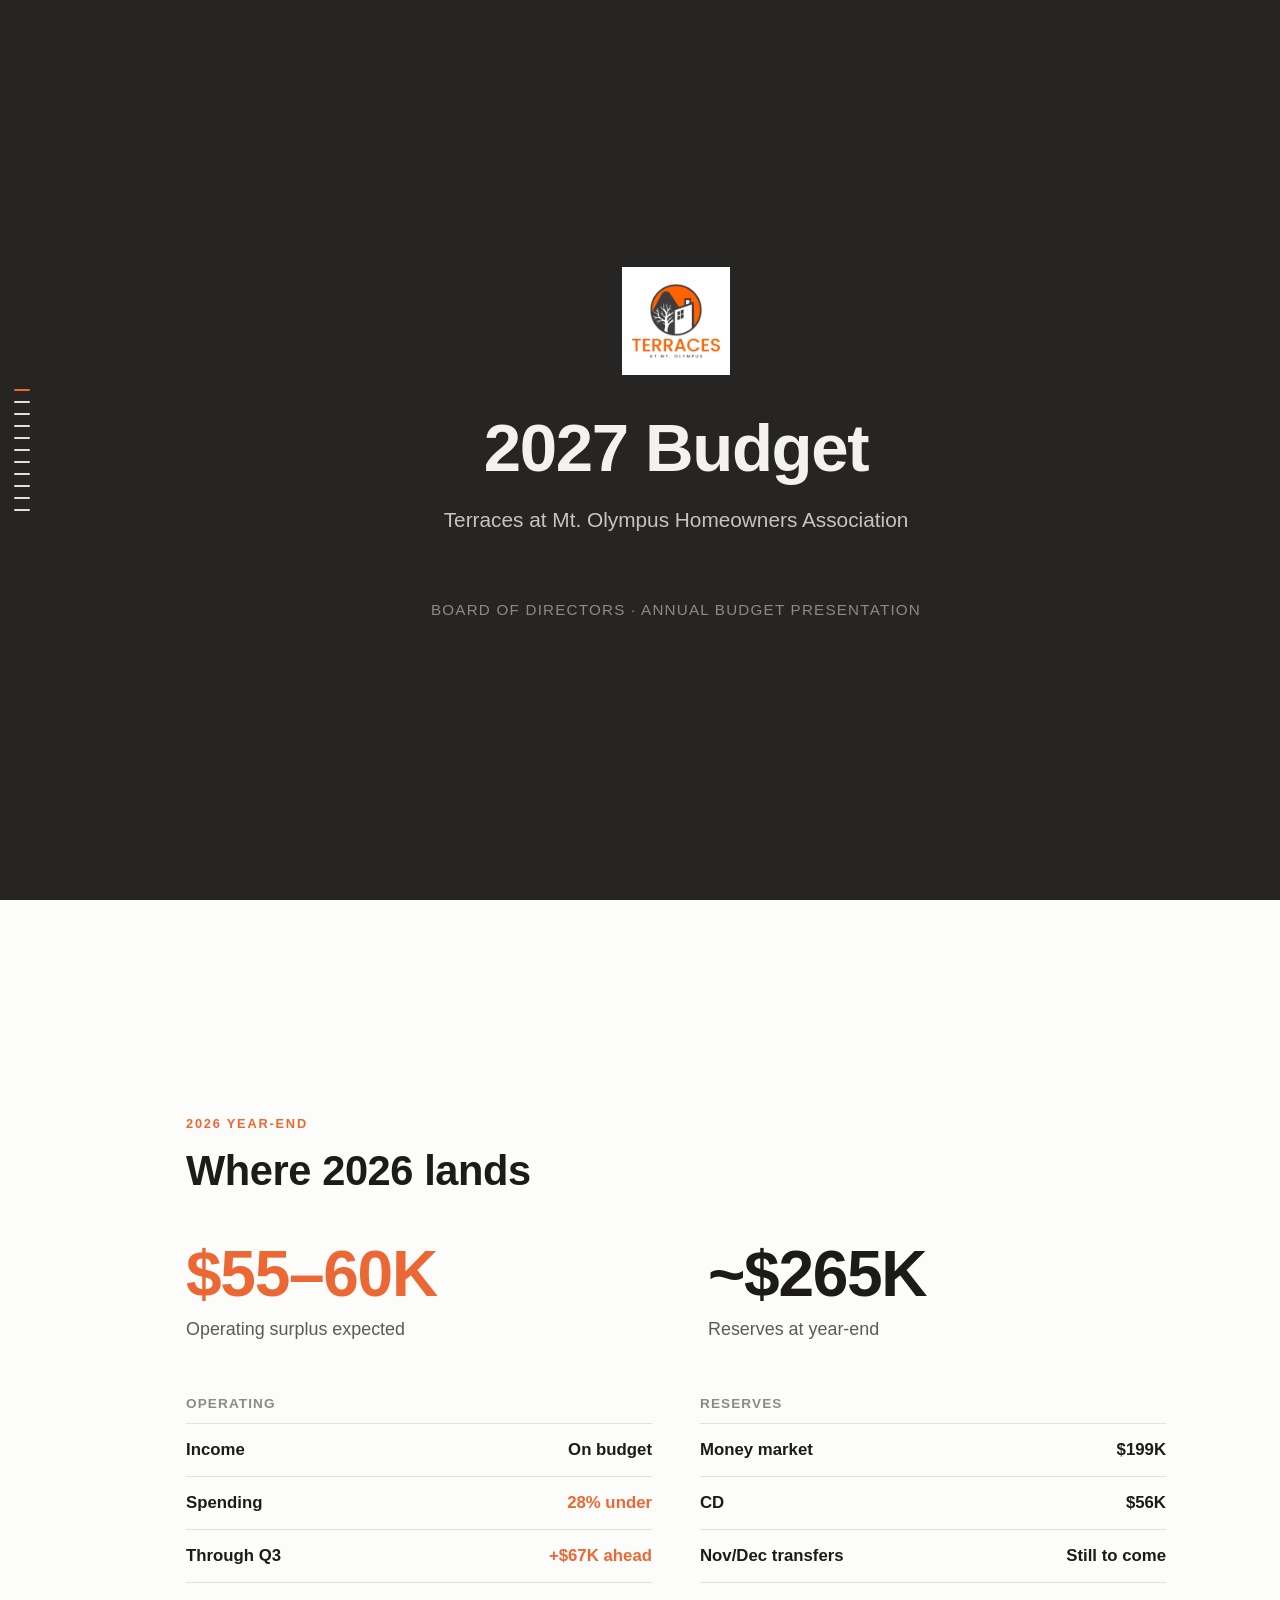
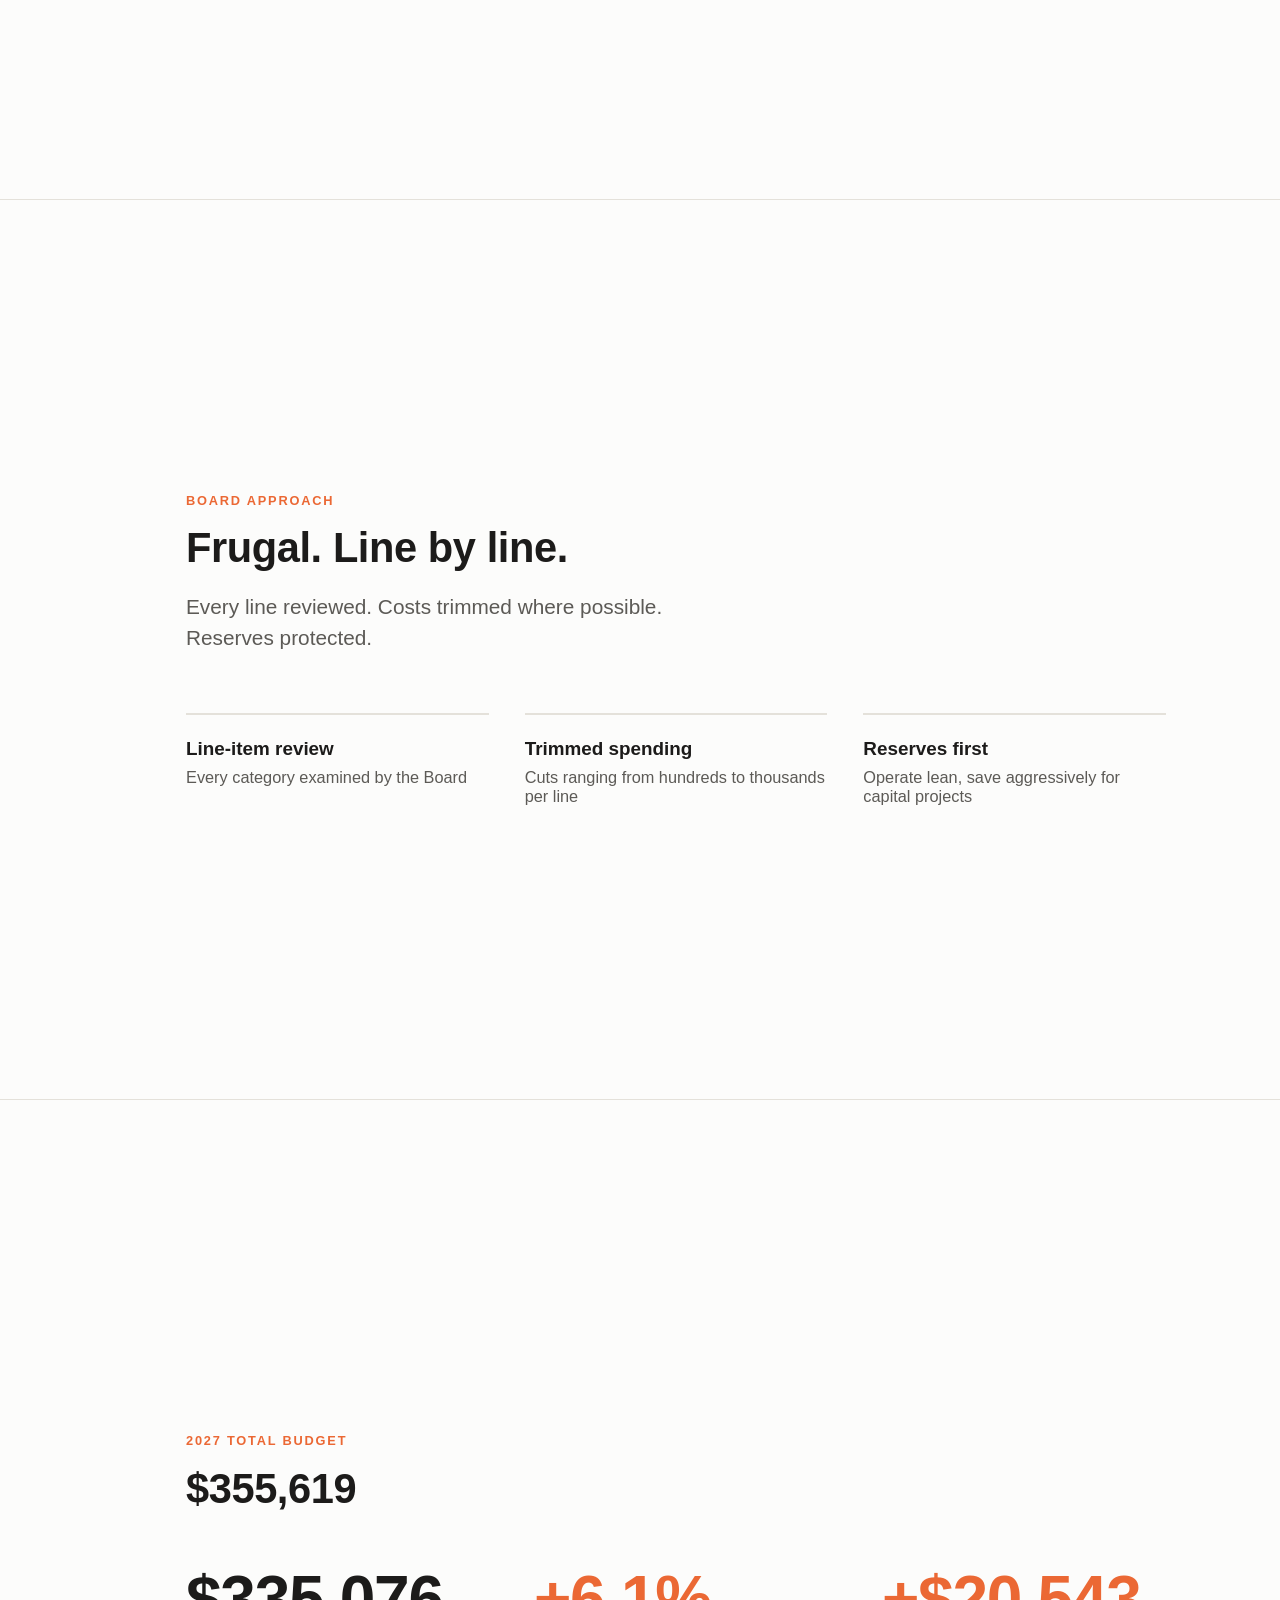
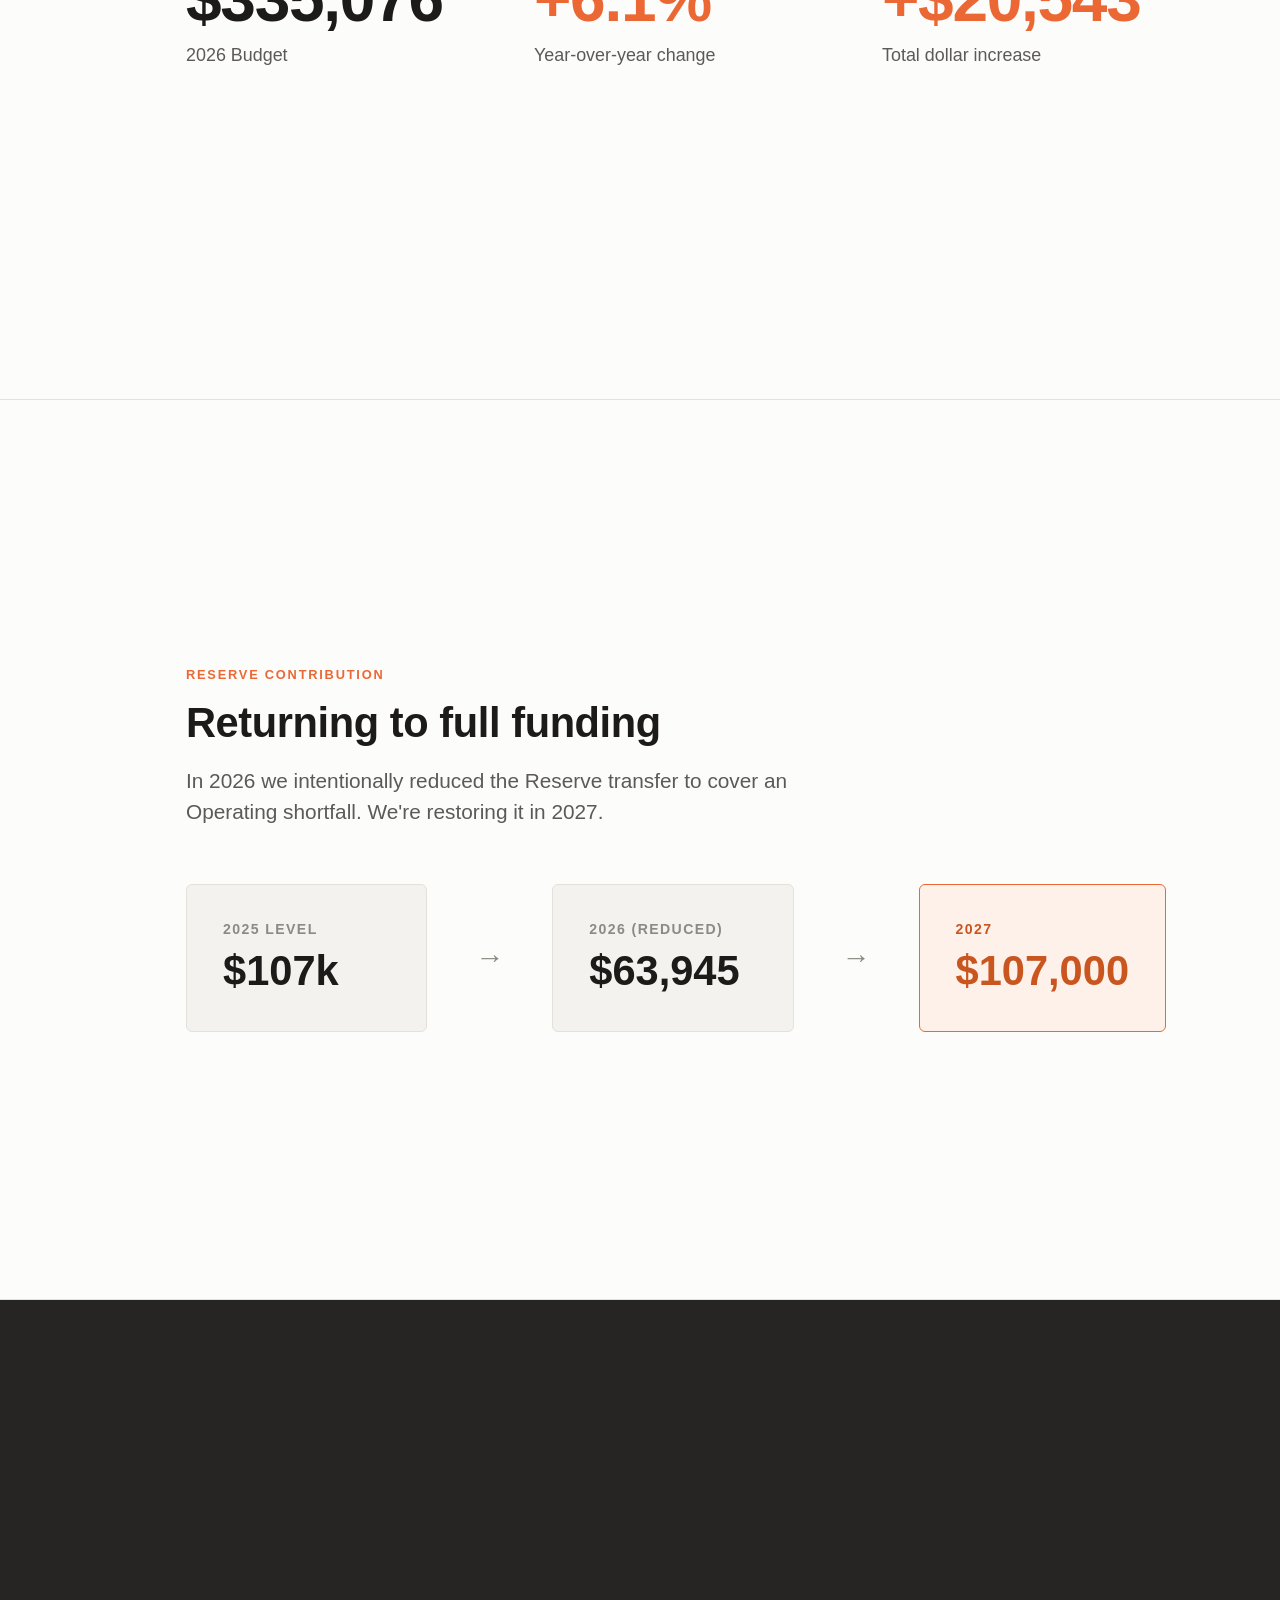
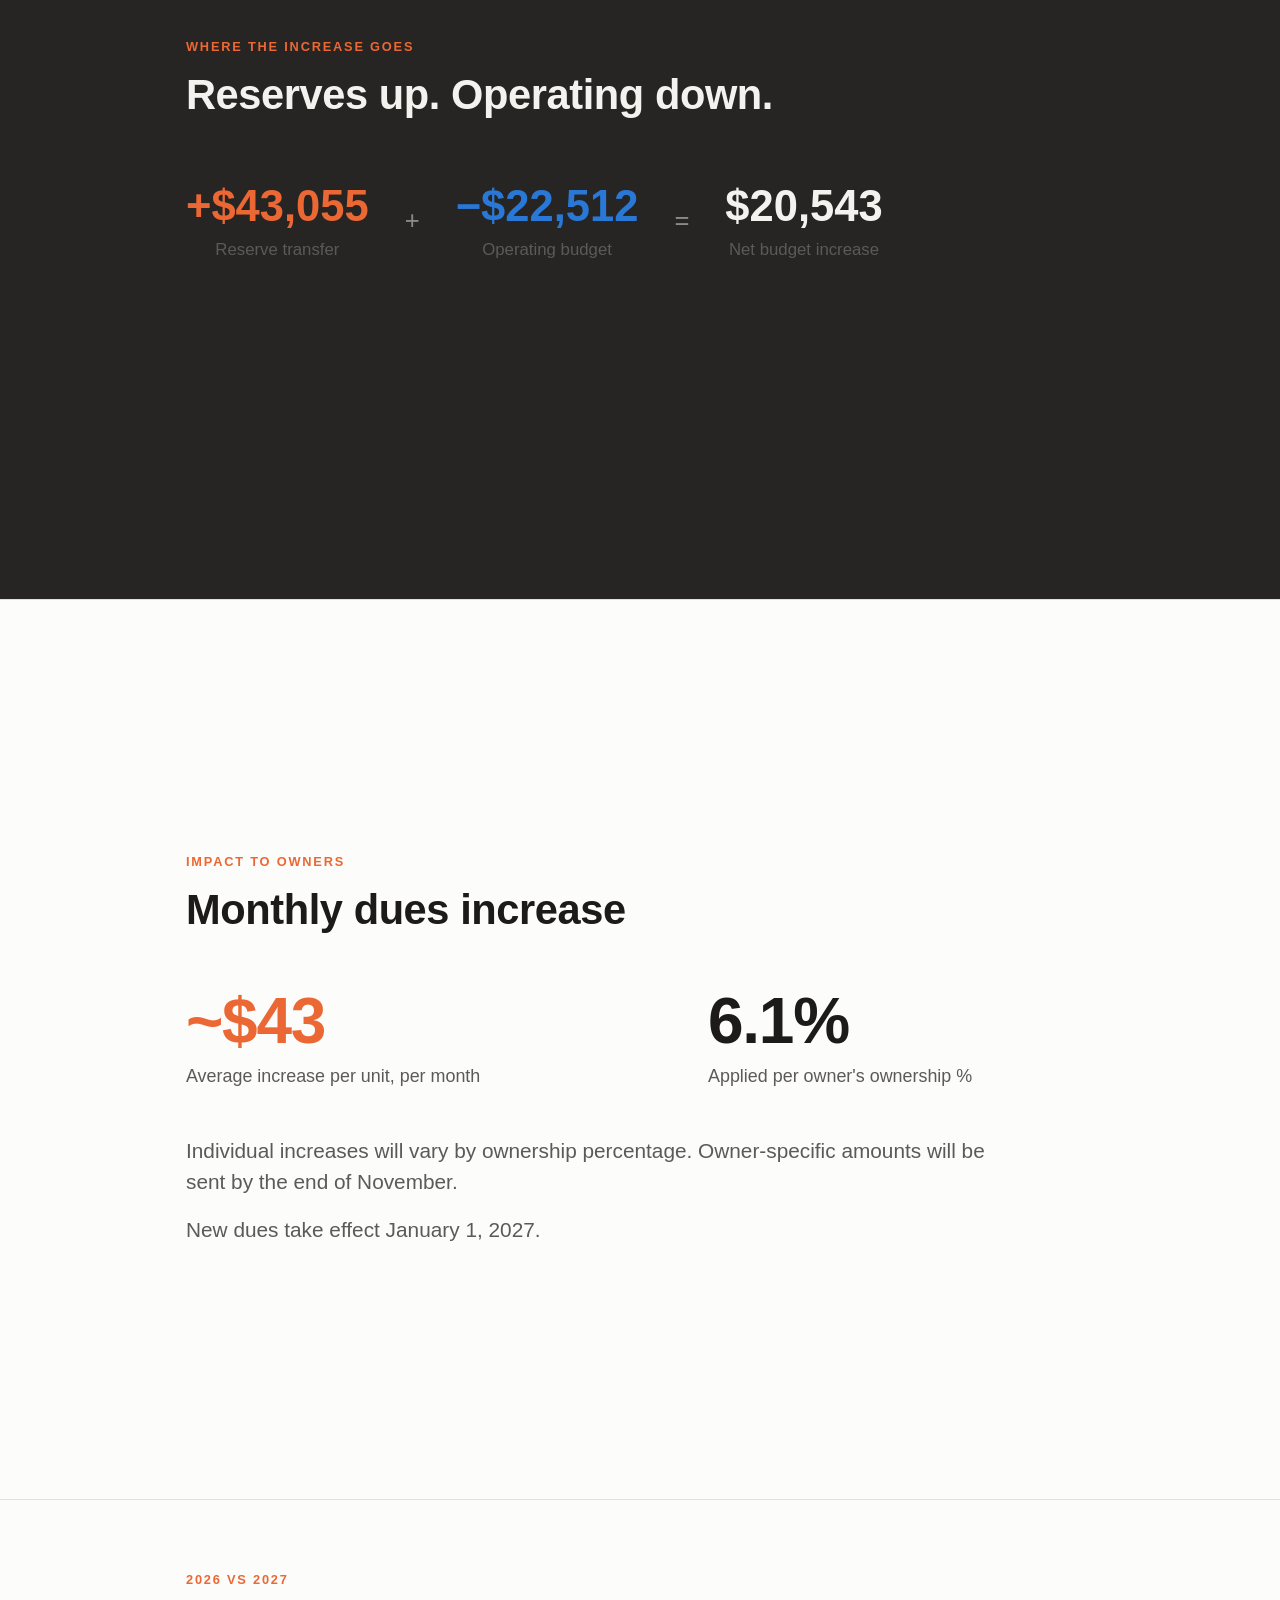
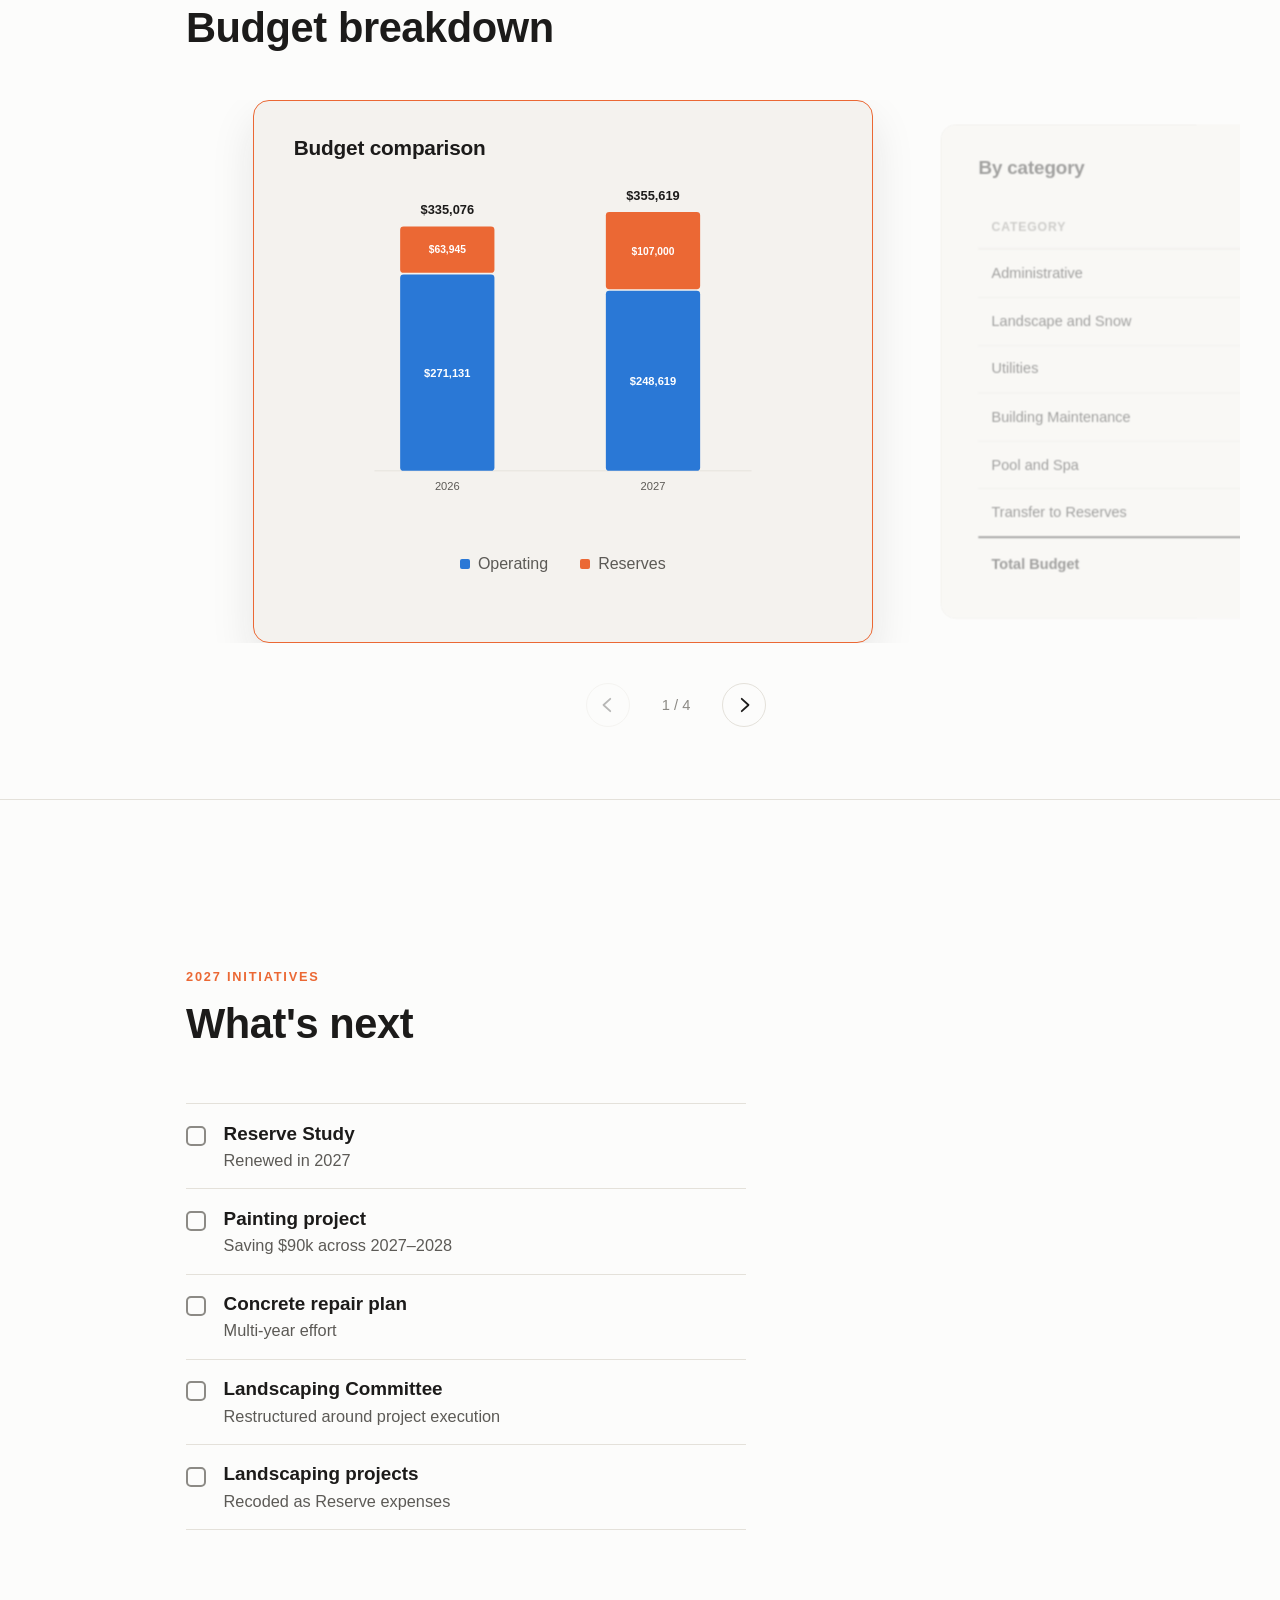
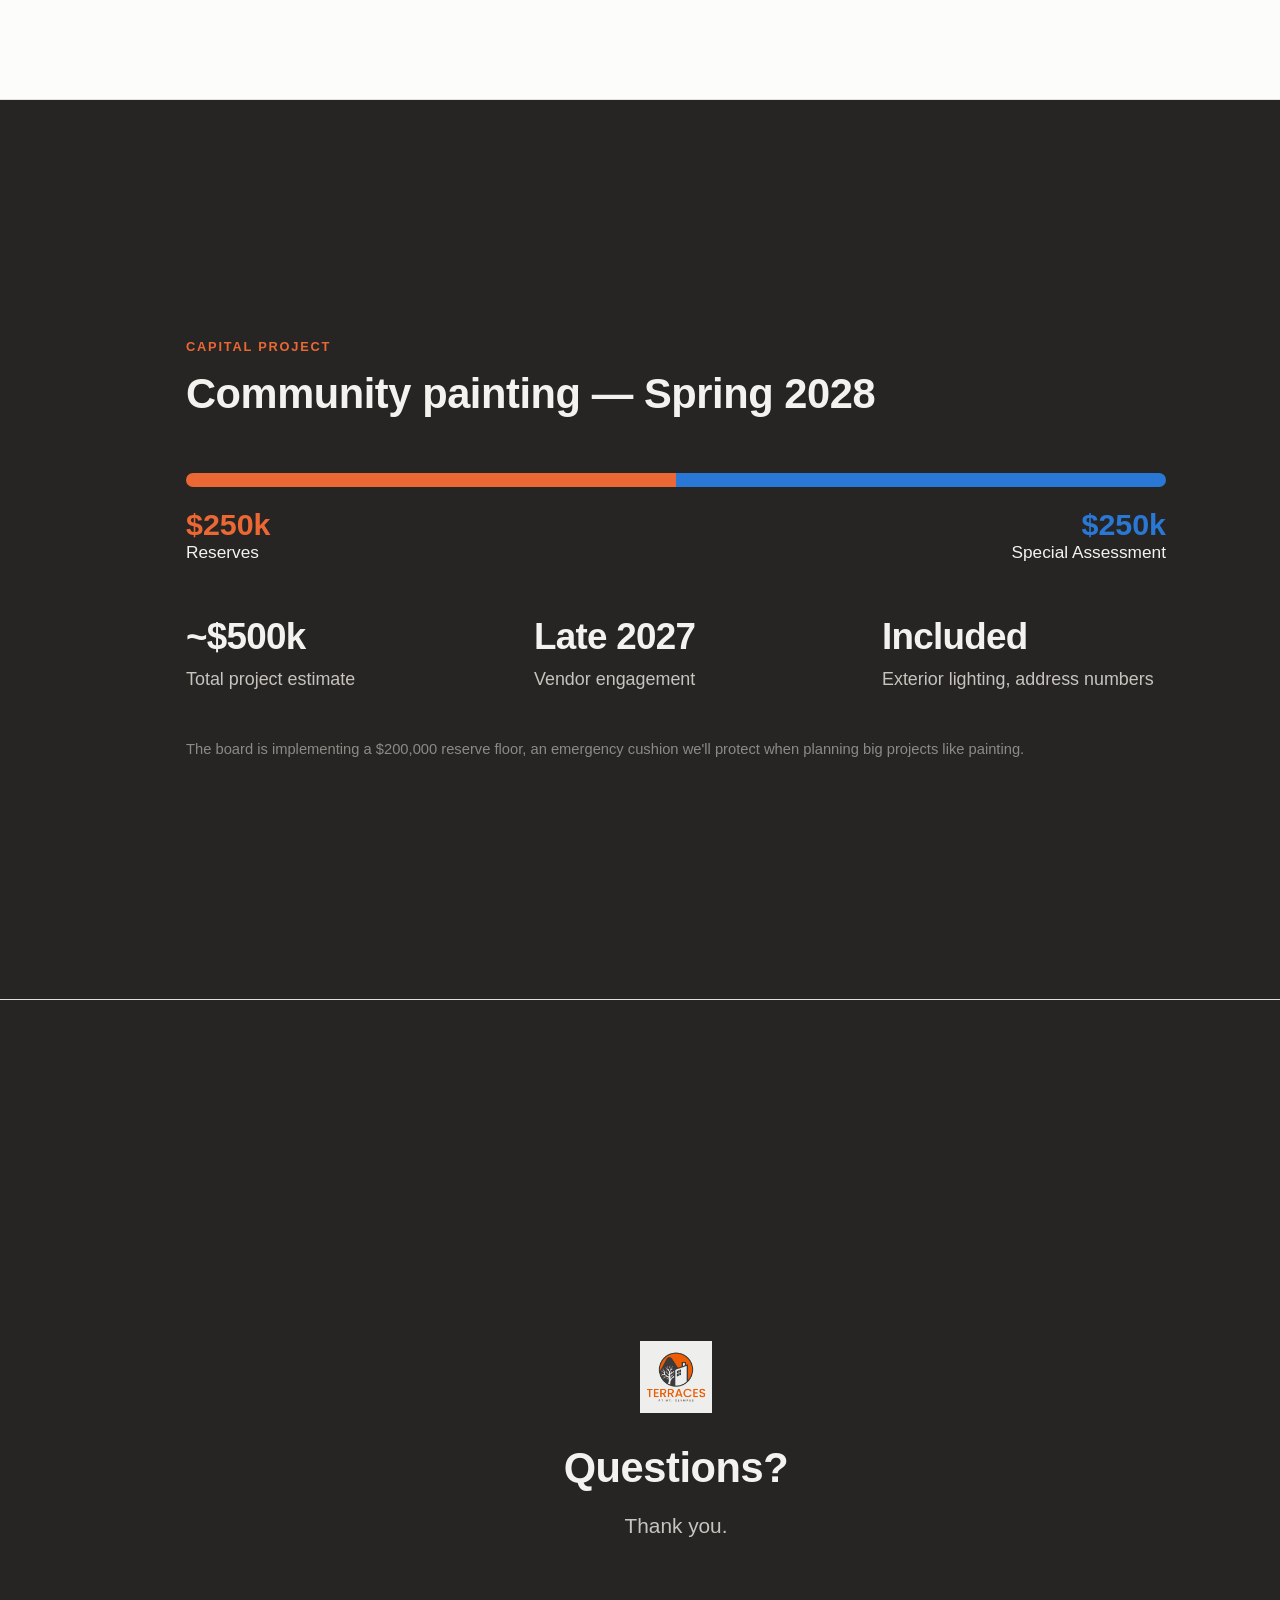
==== commit 6a8f264c: "Add reserve floor footnote to painting slide Notes the board's $200,000 reserve floor policy below t" ====
--- a/index.html
+++ b/index.html
@@ -364,6 +364,8 @@
           <div class="label" style="white-space:nowrap;">Exterior lighting, address numbers</div>
         </div>
       </div>
+
+      <p class="footnote">The board is implementing a $200,000 reserve floor, an emergency cushion we'll protect when planning big projects like painting.</p>
     </div>
   </section>
 
--- a/styles.css
+++ b/styles.css
@@ -99,6 +99,16 @@
 
 section.dark p.lede { color: #c7c4bd; }
 
+p.footnote {
+  font-size: 0.92rem;
+  line-height: 1.5;
+  color: var(--text-muted);
+  max-width: none;
+  margin: 3rem 0 0 0;
+}
+
+section.dark p.footnote { color: #8c8a85; }
+
 p.lede.one-line {
   max-width: none;
   white-space: nowrap;
